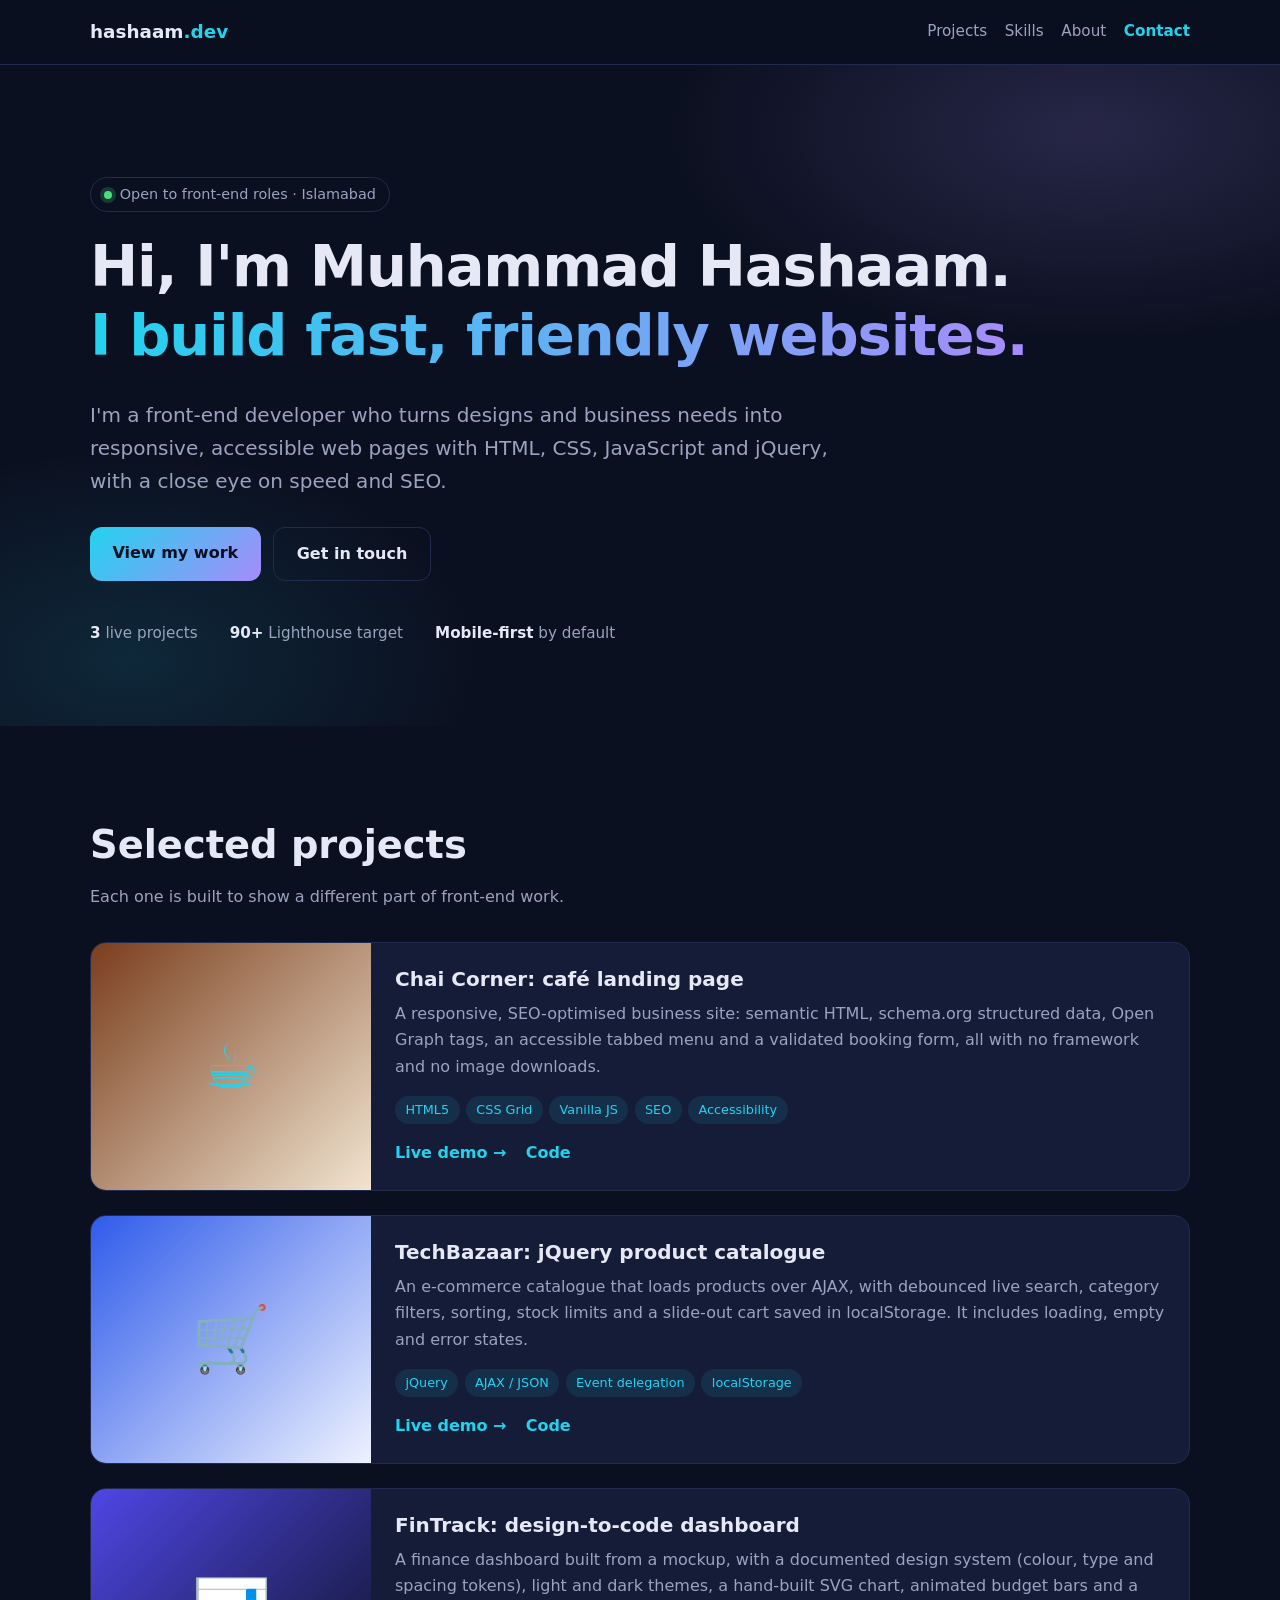
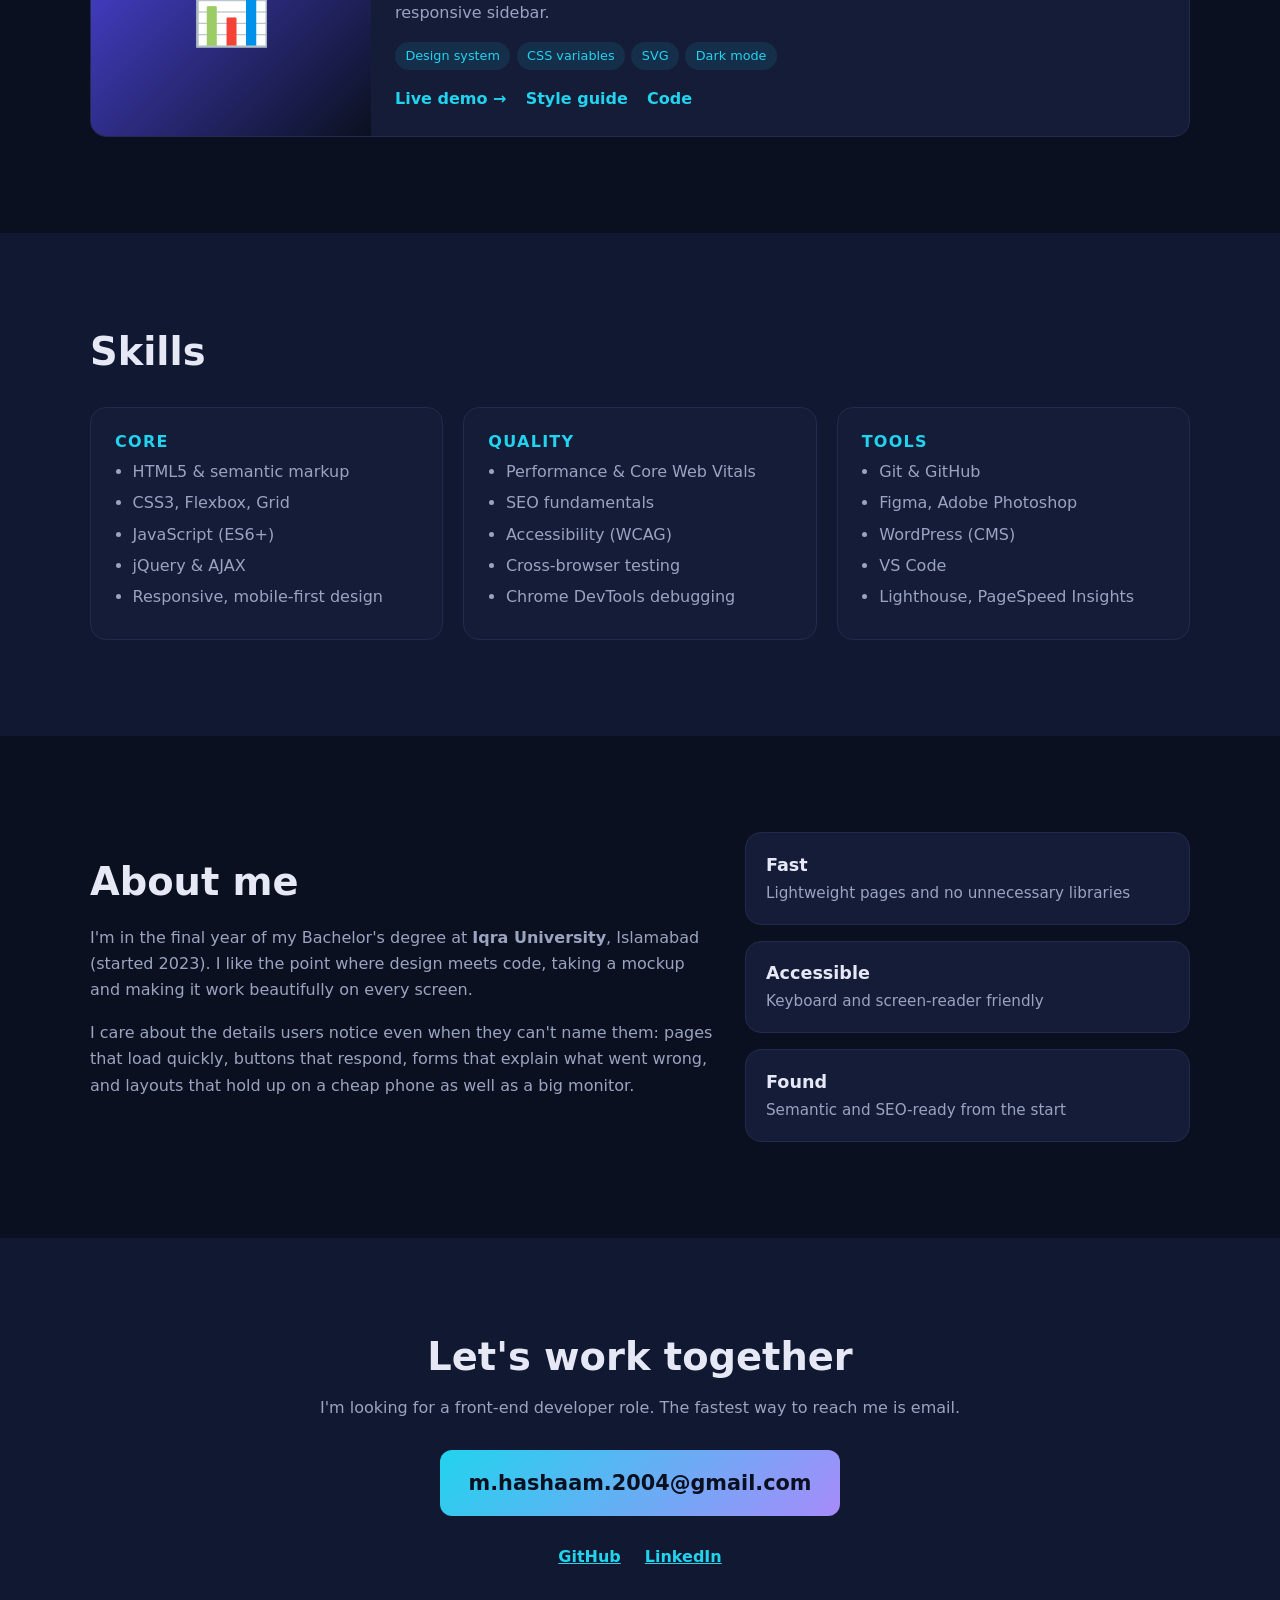
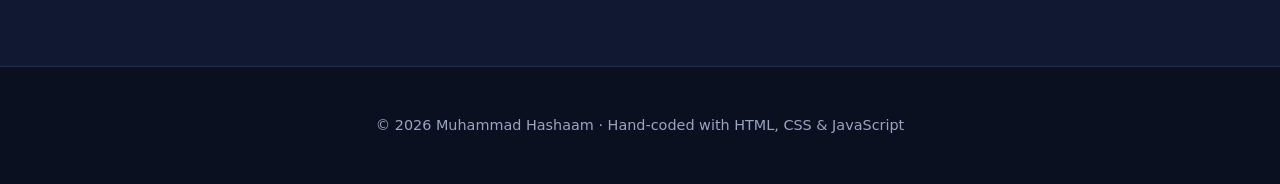
==== index.html @ d21808c3 "portfolio with 3 projects" ====
<!DOCTYPE html>
<html lang="en">
<head>
  <meta charset="UTF-8">
  <meta name="viewport" content="width=device-width, initial-scale=1.0">
  <title>Muhammad Hashaam | Front-end Developer in Islamabad</title>
  <meta name="description" content="Front-end developer in Islamabad building fast, responsive, accessible websites with HTML, CSS, JavaScript and jQuery. See my projects and get in touch.">
  <link rel="canonical" href="https://devhashaam.github.io/">
  <meta name="theme-color" content="#0f172a">

  <meta property="og:type" content="website">
  <meta property="og:title" content="Muhammad Hashaam | Front-end Developer">
  <meta property="og:description" content="Fast, responsive, accessible websites with HTML, CSS, JavaScript and jQuery.">
  <meta property="og:url" content="https://devhashaam.github.io/">
  <meta name="twitter:card" content="summary">

  <link rel="icon" href="data:image/svg+xml,<svg xmlns='http://www.w3.org/2000/svg' viewBox='0 0 100 100'><rect width='100' height='100' rx='22' fill='%230f172a'/><text x='50' y='68' font-size='54' font-family='Arial' font-weight='700' fill='%2322d3ee' text-anchor='middle'>H</text></svg>">
  <link rel="stylesheet" href="style.css">
  <script src="main.js" defer></script>

  <script type="application/ld+json">
  {
    "@context": "https://schema.org",
    "@type": "Person",
    "name": "Muhammad Hashaam",
    "jobTitle": "Front-end Developer",
    "address": { "@type": "PostalAddress", "addressLocality": "Islamabad", "addressCountry": "PK" },
    "alumniOf": "Iqra University",
    "url": "https://devhashaam.github.io/",
    "sameAs": [
      "https://github.com/devhashaam",
      "https://www.linkedin.com/in/muhammad-hashaam-24854a342/"
    ],
    "knowsAbout": ["HTML", "CSS", "JavaScript", "jQuery", "SEO", "Responsive design", "Web accessibility"]
  }
  </script>
</head>
<body>
  <a class="skip-link" href="#main">Skip to content</a>

  <header class="header">
    <div class="container header-inner">
      <a href="#" class="logo">hashaam<span>.dev</span></a>
      <nav aria-label="Main">
        <ul>
          <li><a href="#projects">Projects</a></li>
          <li><a href="#skills">Skills</a></li>
          <li><a href="#about">About</a></li>
          <li><a href="#contact" class="nav-cta">Contact</a></li>
        </ul>
      </nav>
    </div>
  </header>

  <main id="main">
    <section class="hero">
      <div class="container">
        <p class="kicker"><span class="dot" aria-hidden="true"></span> Open to front-end roles · Islamabad</p>
        <h1>Hi, I'm Muhammad Hashaam.<br><span class="grad">I build fast, friendly websites.</span></h1>
        <p class="lead">I'm a front-end developer who turns designs and business needs into responsive, accessible web pages with HTML, CSS, JavaScript and jQuery, with a close eye on speed and SEO.</p>
        <div class="actions">
          <a href="#projects" class="btn">View my work</a>
          <a href="#contact" class="btn btn-outline">Get in touch</a>
        </div>
        <ul class="hero-meta" aria-label="Highlights">
          <li><strong>3</strong> live projects</li>
          <li><strong>90+</strong> Lighthouse target</li>
          <li><strong>Mobile-first</strong> by default</li>
        </ul>
      </div>
    </section>

    <section id="projects" class="section">
      <div class="container">
        <h2 class="section-title">Selected projects</h2>
        <p class="section-sub">Each one is built to show a different part of front-end work.</p>

        <div class="projects">
          <article class="project reveal">
            <a href="projects/chai-corner/" class="project-preview preview-chai" aria-hidden="true" tabindex="-1">
              <span>☕</span>
            </a>
            <div class="project-body">
              <h3><a href="projects/chai-corner/">Chai Corner: café landing page</a></h3>
              <p>A responsive, SEO-optimised business site: semantic HTML, schema.org structured data, Open Graph tags, an accessible tabbed menu and a validated booking form, all with no framework and no image downloads.</p>
              <ul class="tags"><li>HTML5</li><li>CSS Grid</li><li>Vanilla JS</li><li>SEO</li><li>Accessibility</li></ul>
              <div class="links">
                <a href="projects/chai-corner/">Live demo →</a>
                <a href="https://github.com/devhashaam/devhashaam.github.io/tree/main/projects/chai-corner">Code</a>
              </div>
            </div>
          </article>

          <article class="project reveal">
            <a href="projects/techbazaar/" class="project-preview preview-shop" aria-hidden="true" tabindex="-1">
              <span>🛒</span>
            </a>
            <div class="project-body">
              <h3><a href="projects/techbazaar/">TechBazaar: jQuery product catalogue</a></h3>
              <p>An e-commerce catalogue that loads products over AJAX, with debounced live search, category filters, sorting, stock limits and a slide-out cart saved in localStorage. It includes loading, empty and error states.</p>
              <ul class="tags"><li>jQuery</li><li>AJAX / JSON</li><li>Event delegation</li><li>localStorage</li></ul>
              <div class="links">
                <a href="projects/techbazaar/">Live demo →</a>
                <a href="https://github.com/devhashaam/devhashaam.github.io/tree/main/projects/techbazaar">Code</a>
              </div>
            </div>
          </article>

          <article class="project reveal">
            <a href="projects/fintrack/" class="project-preview preview-fin" aria-hidden="true" tabindex="-1">
              <span>📊</span>
            </a>
            <div class="project-body">
              <h3><a href="projects/fintrack/">FinTrack: design-to-code dashboard</a></h3>
              <p>A finance dashboard built from a mockup, with a documented design system (colour, type and spacing tokens), light and dark themes, a hand-built SVG chart, animated budget bars and a responsive sidebar.</p>
              <ul class="tags"><li>Design system</li><li>CSS variables</li><li>SVG</li><li>Dark mode</li></ul>
              <div class="links">
                <a href="projects/fintrack/">Live demo →</a>
                <a href="projects/fintrack/styleguide.html">Style guide</a>
                <a href="https://github.com/devhashaam/devhashaam.github.io/tree/main/projects/fintrack">Code</a>
              </div>
            </div>
          </article>
        </div>
      </div>
    </section>

    <section id="skills" class="section section-alt">
      <div class="container">
        <h2 class="section-title">Skills</h2>
        <div class="skills">
          <div class="skill-group reveal">
            <h3>Core</h3>
            <ul><li>HTML5 &amp; semantic markup</li><li>CSS3, Flexbox, Grid</li><li>JavaScript (ES6+)</li><li>jQuery &amp; AJAX</li><li>Responsive, mobile-first design</li></ul>
          </div>
          <div class="skill-group reveal">
            <h3>Quality</h3>
            <ul><li>Performance &amp; Core Web Vitals</li><li>SEO fundamentals</li><li>Accessibility (WCAG)</li><li>Cross-browser testing</li><li>Chrome DevTools debugging</li></ul>
          </div>
          <div class="skill-group reveal">
            <h3>Tools</h3>
            <ul><li>Git &amp; GitHub</li><li>Figma, Adobe Photoshop</li><li>WordPress (CMS)</li><li>VS Code</li><li>Lighthouse, PageSpeed Insights</li></ul>
          </div>
        </div>
      </div>
    </section>

    <section id="about" class="section">
      <div class="container about">
        <div class="reveal">
          <h2 class="section-title">About me</h2>
          <p>I'm in the final year of my Bachelor's degree at <strong>Iqra University</strong>, Islamabad (started 2023). I like the point where design meets code, taking a mockup and making it work beautifully on every screen.</p>
          <p>I care about the details users notice even when they can't name them: pages that load quickly, buttons that respond, forms that explain what went wrong, and layouts that hold up on a cheap phone as well as a big monitor.</p>
        </div>
        <ul class="principles reveal">
          <li><strong>Fast</strong><span>Lightweight pages and no unnecessary libraries</span></li>
          <li><strong>Accessible</strong><span>Keyboard and screen-reader friendly</span></li>
          <li><strong>Found</strong><span>Semantic and SEO-ready from the start</span></li>
        </ul>
      </div>
    </section>

    <section id="contact" class="section section-alt">
      <div class="container contact reveal">
        <h2 class="section-title">Let's work together</h2>
        <p class="section-sub">I'm looking for a front-end developer role. The fastest way to reach me is email.</p>
        <a class="btn btn-big" href="mailto:m.hashaam.2004@gmail.com">m.hashaam.2004@gmail.com</a>
        <ul class="socials">
          <li><a href="https://github.com/devhashaam" rel="me">GitHub</a></li>
          <li><a href="https://www.linkedin.com/in/muhammad-hashaam-24854a342/" rel="me">LinkedIn</a></li>
        </ul>
      </div>
    </section>
  </main>

  <footer class="footer">
    <div class="container">
      <p>© <span id="year"></span> Muhammad Hashaam · Hand-coded with HTML, CSS &amp; JavaScript</p>
    </div>
  </footer>
</body>
</html>
---- style.css ----
:root {
  --bg: #0b1020;
  --bg-2: #111832;
  --card: #141c38;
  --text: #e6e9f5;
  --muted: #9aa3c0;
  --line: #222b4d;
  --accent: #22d3ee;
  --accent-2: #a78bfa;
  --radius: 16px;
  --font: system-ui, -apple-system, "Segoe UI", Roboto, sans-serif;
}

*, *::before, *::after { box-sizing: border-box; }

html { scroll-behavior: smooth; scroll-padding-top: 72px; }

body { margin: 0; font-family: var(--font); background: var(--bg); color: var(--text); line-height: 1.65; }

a { color: var(--accent); }
h1, h2, h3 { line-height: 1.2; margin: 0 0 0.5em; }

.container { width: min(1100px, 100% - 2rem); margin-inline: auto; }

.skip-link { position: absolute; left: -999px; top: 0; background: var(--accent); color: var(--bg); padding: 0.5rem 1rem; z-index: 100; }
.skip-link:focus { left: 1rem; }
:focus-visible { outline: 2px solid var(--accent); outline-offset: 3px; }

/* Header */
.header { position: sticky; top: 0; z-index: 50; background: rgb(11 16 32 / 0.8); backdrop-filter: blur(10px); border-bottom: 1px solid var(--line); }
.header-inner { display: flex; align-items: center; justify-content: space-between; height: 64px; gap: 1rem; }
.logo { font-weight: 800; font-size: 1.15rem; color: var(--text); text-decoration: none; }
.logo span { color: var(--accent); }
.header nav ul { list-style: none; display: flex; gap: 1.1rem; margin: 0; padding: 0; font-size: 0.95rem; }
.header nav a { color: var(--muted); text-decoration: none; }
.header nav a:hover { color: var(--text); }
.header nav a.nav-cta { color: var(--accent); font-weight: 600; }
@media (max-width: 520px) {
  .header nav li:nth-child(-n+3) { display: none; }
}

/* Buttons */
.btn {
  display: inline-block; padding: 0.8rem 1.4rem; border-radius: 12px;
  background: linear-gradient(135deg, var(--accent), var(--accent-2));
  color: #0b1020; font-weight: 700; text-decoration: none;
  transition: transform 0.15s, box-shadow 0.15s;
}
.btn:hover { transform: translateY(-2px); box-shadow: 0 10px 30px rgb(34 211 238 / 0.25); }
.btn-outline { background: transparent; color: var(--text); border: 1px solid var(--line); }
.btn-outline:hover { border-color: var(--accent); box-shadow: none; }
.btn-big { font-size: clamp(1rem, 3vw, 1.3rem); padding: 1rem 1.8rem; word-break: break-all; }

/* Hero */
.hero {
  padding: clamp(4rem, 10vw, 7rem) 0 clamp(3rem, 8vw, 5rem);
  background:
    radial-gradient(600px 300px at 85% 10%, rgb(167 139 250 / 0.18), transparent 70%),
    radial-gradient(500px 300px at 10% 90%, rgb(34 211 238 / 0.12), transparent 70%);
}
.kicker { display: inline-flex; align-items: center; gap: 0.5rem; font-size: 0.9rem; color: var(--muted); border: 1px solid var(--line); padding: 0.3rem 0.8rem; border-radius: 99px; margin: 0 0 1.25rem; }
.dot { width: 8px; height: 8px; border-radius: 50%; background: #4ade80; box-shadow: 0 0 0 4px rgb(74 222 128 / 0.2); }
.hero h1 { font-size: clamp(2rem, 5vw + 0.5rem, 3.6rem); letter-spacing: -0.02em; }
.grad { background: linear-gradient(90deg, var(--accent), var(--accent-2)); -webkit-background-clip: text; background-clip: text; color: transparent; }
.lead { font-size: clamp(1.05rem, 1vw + 0.8rem, 1.25rem); color: var(--muted); max-width: 60ch; }
.actions { display: flex; flex-wrap: wrap; gap: 0.8rem; margin: 1.8rem 0 2.5rem; }
.hero-meta { list-style: none; padding: 0; margin: 0; display: flex; flex-wrap: wrap; gap: 0.75rem 2rem; color: var(--muted); font-size: 0.95rem; }
.hero-meta strong { color: var(--text); }

/* Sections */
.section { padding: clamp(3.5rem, 8vw, 6rem) 0; }
.section-alt { background: var(--bg-2); }
.section-title { font-size: clamp(1.7rem, 2vw + 1rem, 2.4rem); }
.section-sub { color: var(--muted); margin-top: -0.25rem; }

/* Projects */
.projects { display: grid; gap: 1.5rem; margin-top: 2rem; }
.project {
  display: grid; background: var(--card); border: 1px solid var(--line); border-radius: var(--radius); overflow: hidden;
  transition: border-color 0.2s, transform 0.2s;
}
.project:hover { border-color: rgb(34 211 238 / 0.5); transform: translateY(-3px); }
.project-preview { display: grid; place-items: center; min-height: 180px; font-size: 4rem; text-decoration: none; }
.preview-chai { background: linear-gradient(135deg, #7a3e1d, #f1e4d0); }
.preview-shop { background: linear-gradient(135deg, #2f5bea, #eef2ff); }
.preview-fin { background: linear-gradient(135deg, #4f46e5, #0b1120); }
.project-body { padding: 1.5rem; }
.project h3 { font-size: 1.25rem; }
.project h3 a { color: var(--text); text-decoration: none; }
.project h3 a:hover { color: var(--accent); }
.project p { color: var(--muted); margin: 0 0 1rem; }
.tags { list-style: none; padding: 0; margin: 0 0 1rem; display: flex; flex-wrap: wrap; gap: 0.4rem; }
.tags li { font-size: 0.8rem; padding: 0.2rem 0.65rem; border-radius: 99px; background: rgb(34 211 238 / 0.1); color: var(--accent); }
.links { display: flex; flex-wrap: wrap; gap: 1.2rem; font-weight: 600; }
.links a { text-decoration: none; }
.links a:hover { text-decoration: underline; }

/* Skills */
.skills { display: grid; gap: 1.25rem; grid-template-columns: repeat(auto-fit, minmax(240px, 1fr)); margin-top: 2rem; }
.skill-group { background: var(--card); border: 1px solid var(--line); border-radius: var(--radius); padding: 1.5rem; }
.skill-group h3 { color: var(--accent); font-size: 1rem; text-transform: uppercase; letter-spacing: 0.08em; }
.skill-group ul { margin: 0; padding-left: 1.1rem; color: var(--muted); }
.skill-group li { margin: 0.3rem 0; }

/* About */
.about { display: grid; gap: 2rem; }
.about p { color: var(--muted); }
.principles { list-style: none; padding: 0; margin: 0; display: grid; gap: 1rem; }
.principles li { background: var(--card); border: 1px solid var(--line); border-radius: var(--radius); padding: 1.1rem 1.25rem; }
.principles strong { display: block; color: var(--text); font-size: 1.1rem; }
.principles span { color: var(--muted); font-size: 0.95rem; }

/* Contact */
.contact { text-align: center; }
.contact .section-sub { margin-bottom: 1.75rem; }
.socials { list-style: none; padding: 0; margin: 1.75rem 0 0; display: flex; justify-content: center; gap: 1.5rem; font-weight: 600; }

.footer { padding: 2rem 0; text-align: center; color: var(--muted); font-size: 0.9rem; border-top: 1px solid var(--line); }

/* Scroll reveal: only hide when JS is running, so content never disappears without it */
.js .reveal { opacity: 0; transform: translateY(16px); transition: opacity 0.6s ease, transform 0.6s ease; }
.js .reveal.visible { opacity: 1; transform: none; }

@media (min-width: 800px) {
  .project { grid-template-columns: 280px 1fr; }
  .project-preview { min-height: 100%; }
  .about { grid-template-columns: 1.4fr 1fr; align-items: center; }
}

@media (prefers-reduced-motion: reduce) {
  html { scroll-behavior: auto; }
  *, *::before, *::after { transition: none !important; animation: none !important; }
  .js .reveal { opacity: 1; transform: none; }
}
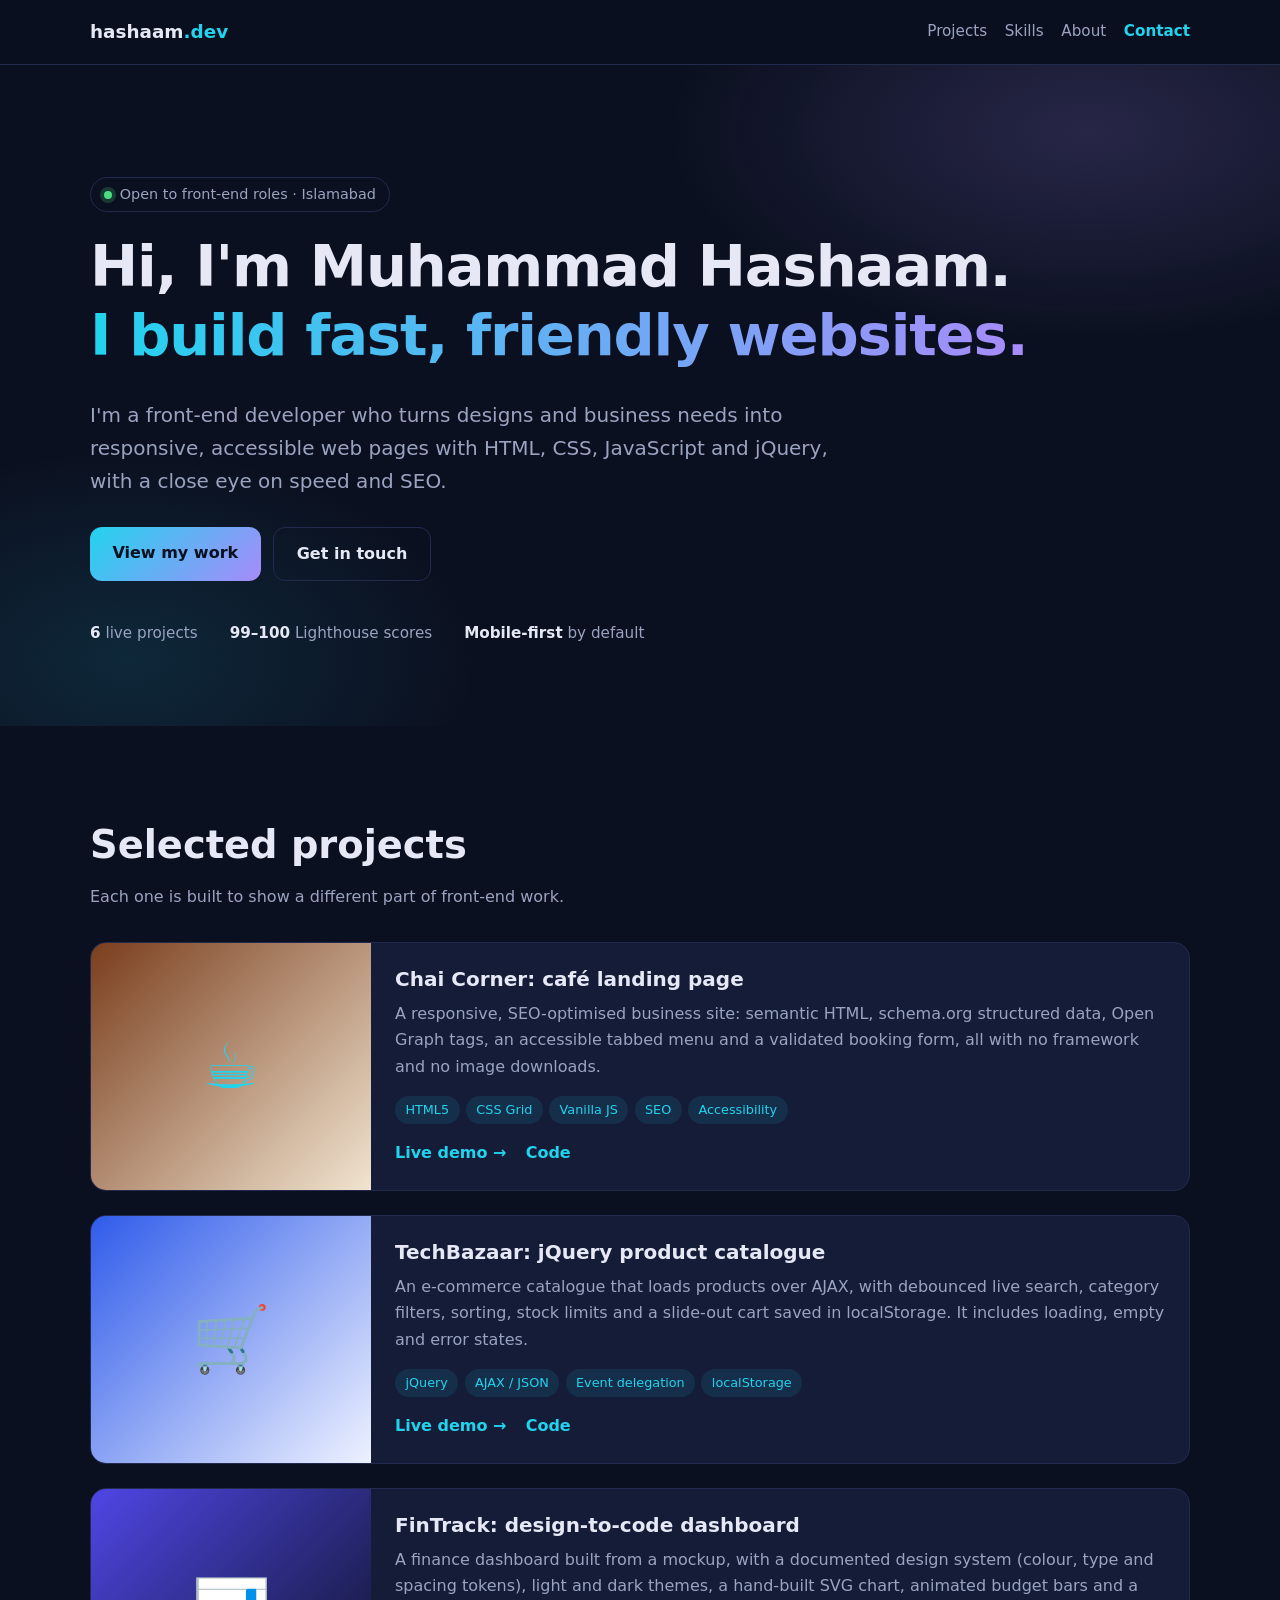
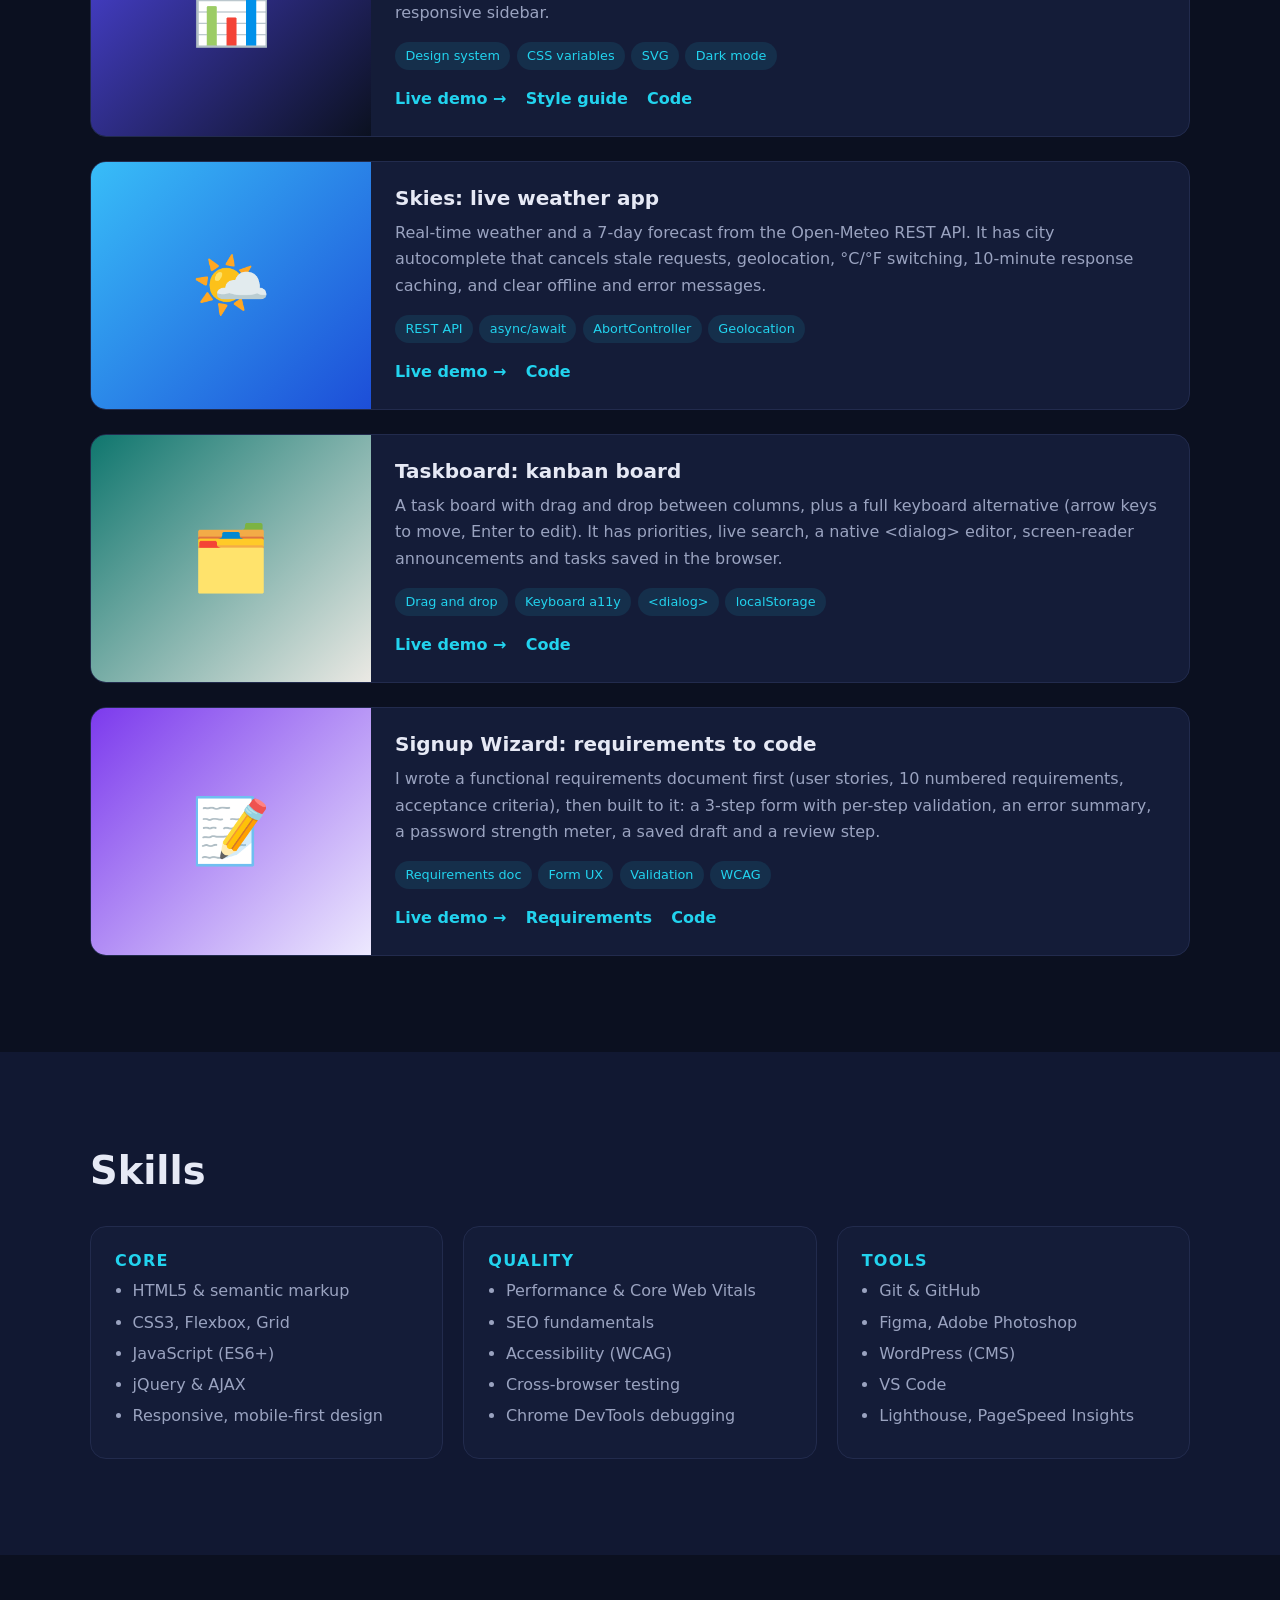
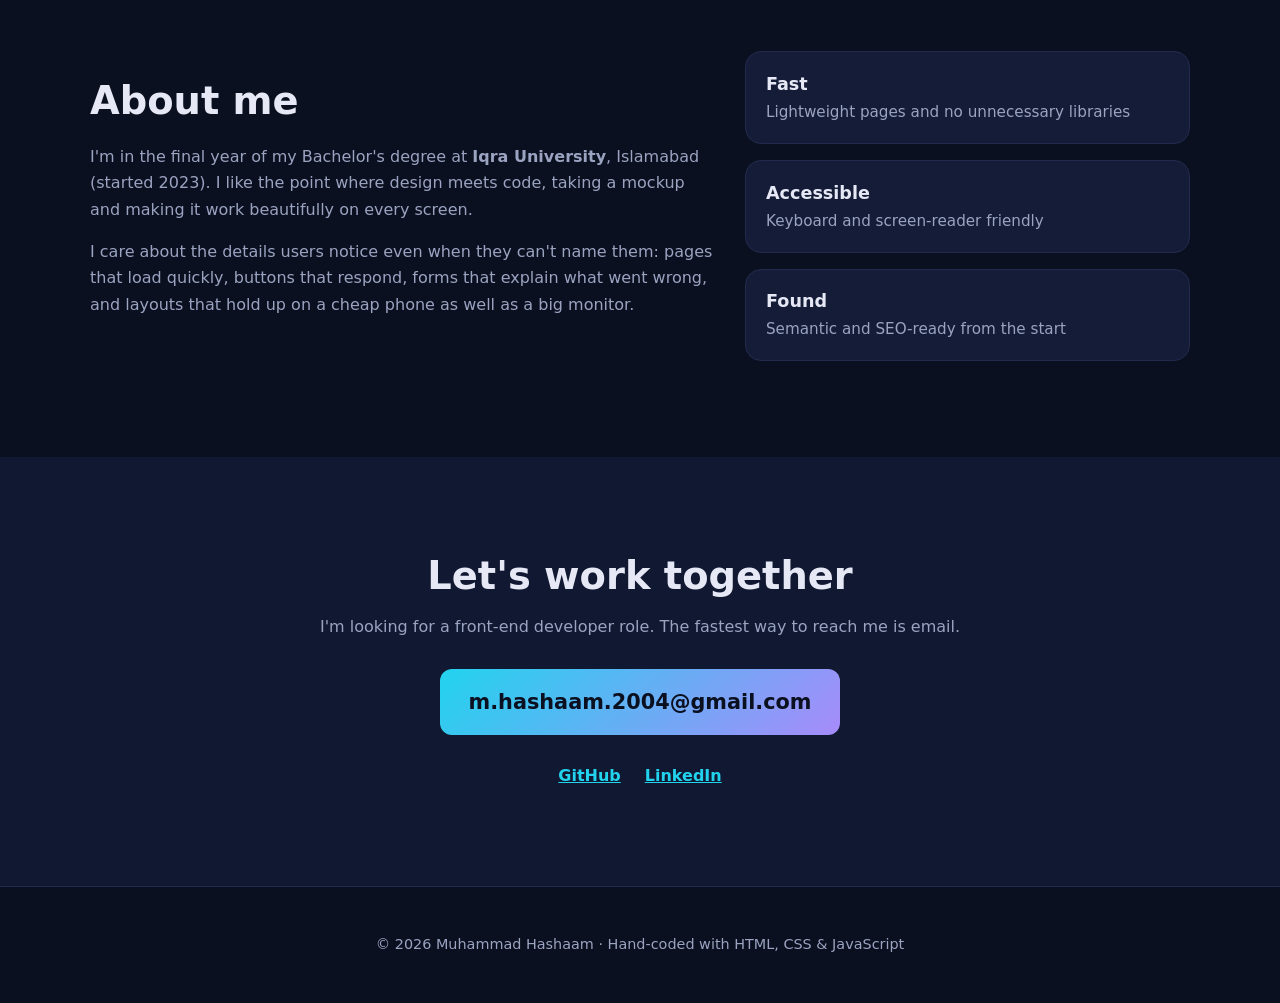
==== commit 8df4a10b: "List new projects on homepage and sitemap" ====
--- a/index.html
+++ b/index.html
@@ -63,8 +63,8 @@
           <a href="#contact" class="btn btn-outline">Get in touch</a>
         </div>
         <ul class="hero-meta" aria-label="Highlights">
-          <li><strong>3</strong> live projects</li>
-          <li><strong>90+</strong> Lighthouse target</li>
+          <li><strong>6</strong> live projects</li>
+          <li><strong>99–100</strong> Lighthouse scores</li>
           <li><strong>Mobile-first</strong> by default</li>
         </ul>
       </div>
@@ -118,6 +118,52 @@
                 <a href="projects/fintrack/">Live demo →</a>
                 <a href="projects/fintrack/styleguide.html">Style guide</a>
                 <a href="https://github.com/devhashaam/devhashaam.github.io/tree/main/projects/fintrack">Code</a>
+              </div>
+            </div>
+          </article>
+
+          <article class="project reveal">
+            <a href="projects/skies/" class="project-preview preview-sky" aria-hidden="true" tabindex="-1">
+              <span>🌤️</span>
+            </a>
+            <div class="project-body">
+              <h3><a href="projects/skies/">Skies: live weather app</a></h3>
+              <p>Real-time weather and a 7-day forecast from the Open-Meteo REST API. It has city autocomplete that cancels stale requests, geolocation, °C/°F switching, 10-minute response caching, and clear offline and error messages.</p>
+              <ul class="tags"><li>REST API</li><li>async/await</li><li>AbortController</li><li>Geolocation</li></ul>
+              <div class="links">
+                <a href="projects/skies/">Live demo →</a>
+                <a href="https://github.com/devhashaam/devhashaam.github.io/tree/main/projects/skies">Code</a>
+              </div>
+            </div>
+          </article>
+
+          <article class="project reveal">
+            <a href="projects/taskboard/" class="project-preview preview-board" aria-hidden="true" tabindex="-1">
+              <span>🗂️</span>
+            </a>
+            <div class="project-body">
+              <h3><a href="projects/taskboard/">Taskboard: kanban board</a></h3>
+              <p>A task board with drag and drop between columns, plus a full keyboard alternative (arrow keys to move, Enter to edit). It has priorities, live search, a native &lt;dialog&gt; editor, screen-reader announcements and tasks saved in the browser.</p>
+              <ul class="tags"><li>Drag and drop</li><li>Keyboard a11y</li><li>&lt;dialog&gt;</li><li>localStorage</li></ul>
+              <div class="links">
+                <a href="projects/taskboard/">Live demo →</a>
+                <a href="https://github.com/devhashaam/devhashaam.github.io/tree/main/projects/taskboard">Code</a>
+              </div>
+            </div>
+          </article>
+
+          <article class="project reveal">
+            <a href="projects/signup/" class="project-preview preview-form" aria-hidden="true" tabindex="-1">
+              <span>📝</span>
+            </a>
+            <div class="project-body">
+              <h3><a href="projects/signup/">Signup Wizard: requirements to code</a></h3>
+              <p>I wrote a functional requirements document first (user stories, 10 numbered requirements, acceptance criteria), then built to it: a 3-step form with per-step validation, an error summary, a password strength meter, a saved draft and a review step.</p>
+              <ul class="tags"><li>Requirements doc</li><li>Form UX</li><li>Validation</li><li>WCAG</li></ul>
+              <div class="links">
+                <a href="projects/signup/">Live demo →</a>
+                <a href="projects/signup/requirements.html">Requirements</a>
+                <a href="https://github.com/devhashaam/devhashaam.github.io/tree/main/projects/signup">Code</a>
               </div>
             </div>
           </article>
--- a/style.css
+++ b/style.css
@@ -84,6 +84,9 @@
 .preview-chai { background: linear-gradient(135deg, #7a3e1d, #f1e4d0); }
 .preview-shop { background: linear-gradient(135deg, #2f5bea, #eef2ff); }
 .preview-fin { background: linear-gradient(135deg, #4f46e5, #0b1120); }
+.preview-sky { background: linear-gradient(135deg, #38bdf8, #1d4ed8); }
+.preview-board { background: linear-gradient(135deg, #0f766e, #ebe9e4); }
+.preview-form { background: linear-gradient(135deg, #7c3aed, #ede9fe); }
 .project-body { padding: 1.5rem; }
 .project h3 { font-size: 1.25rem; }
 .project h3 a { color: var(--text); text-decoration: none; }
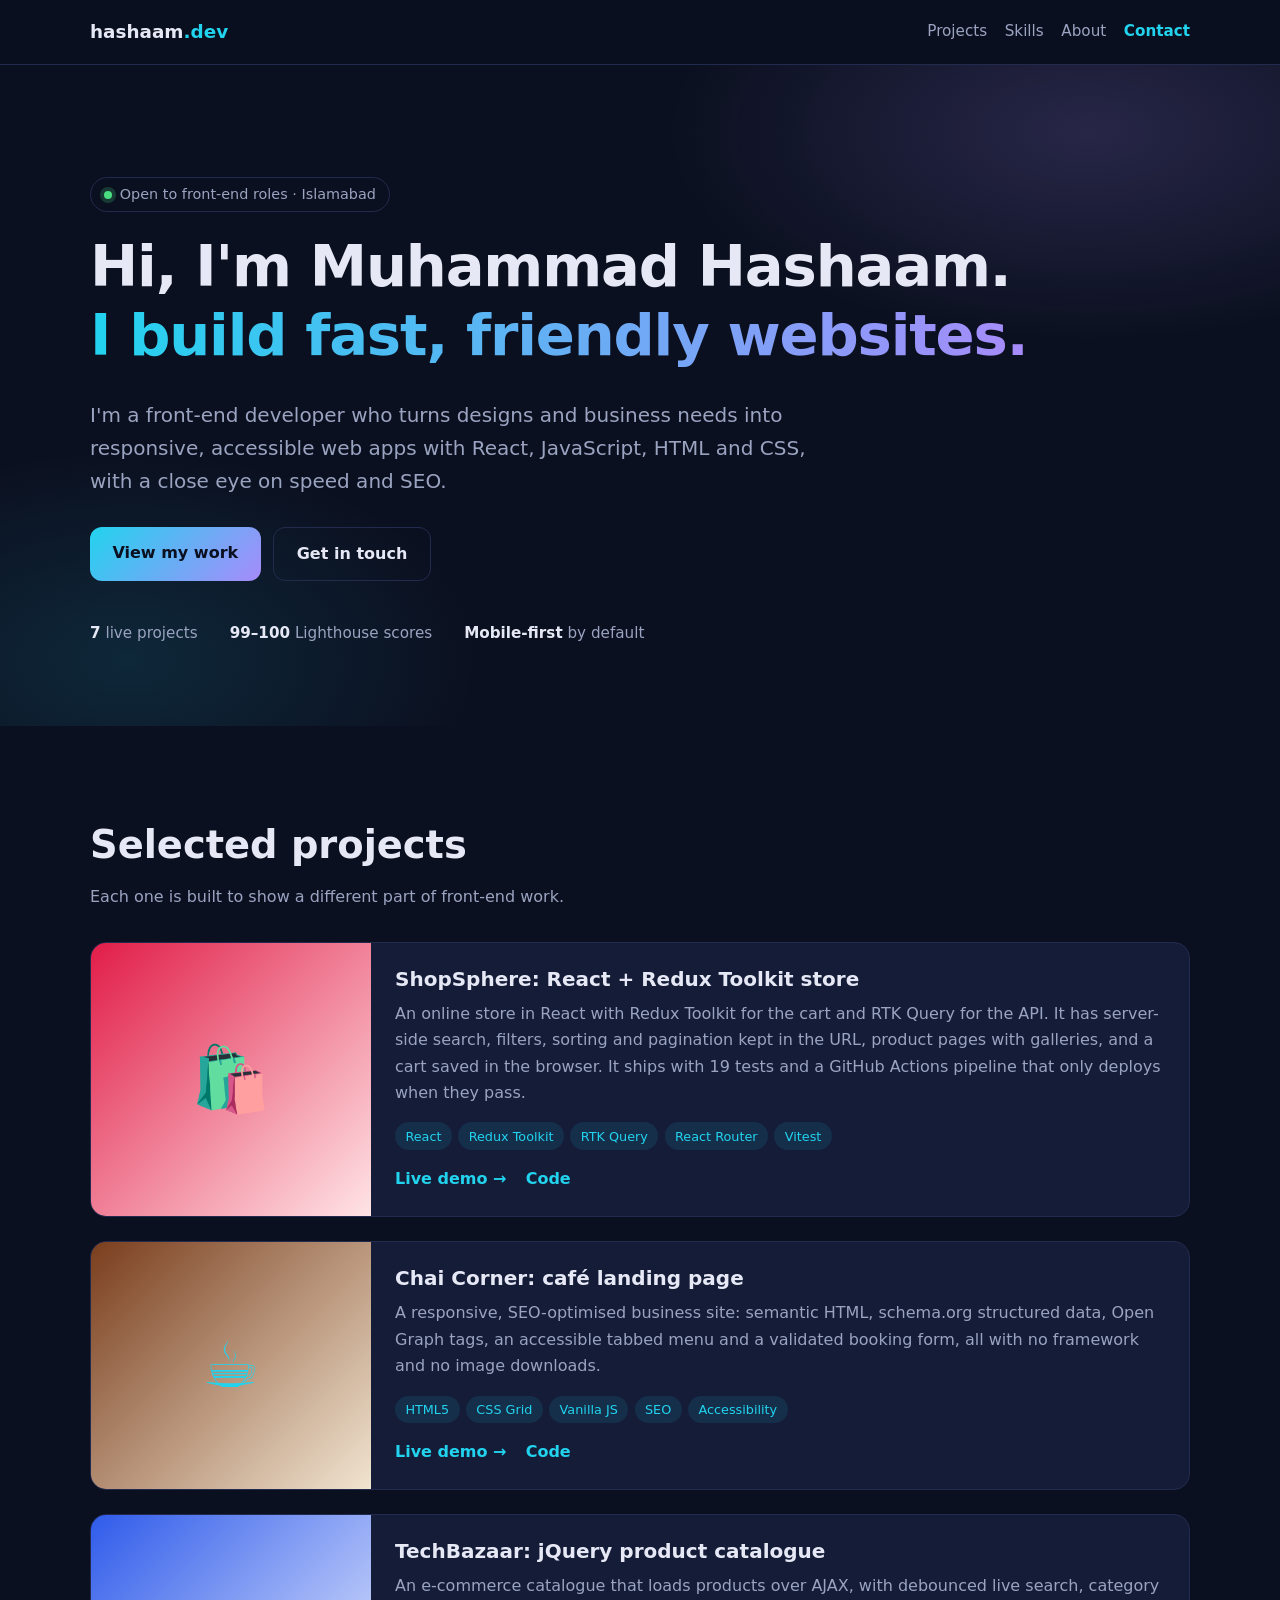
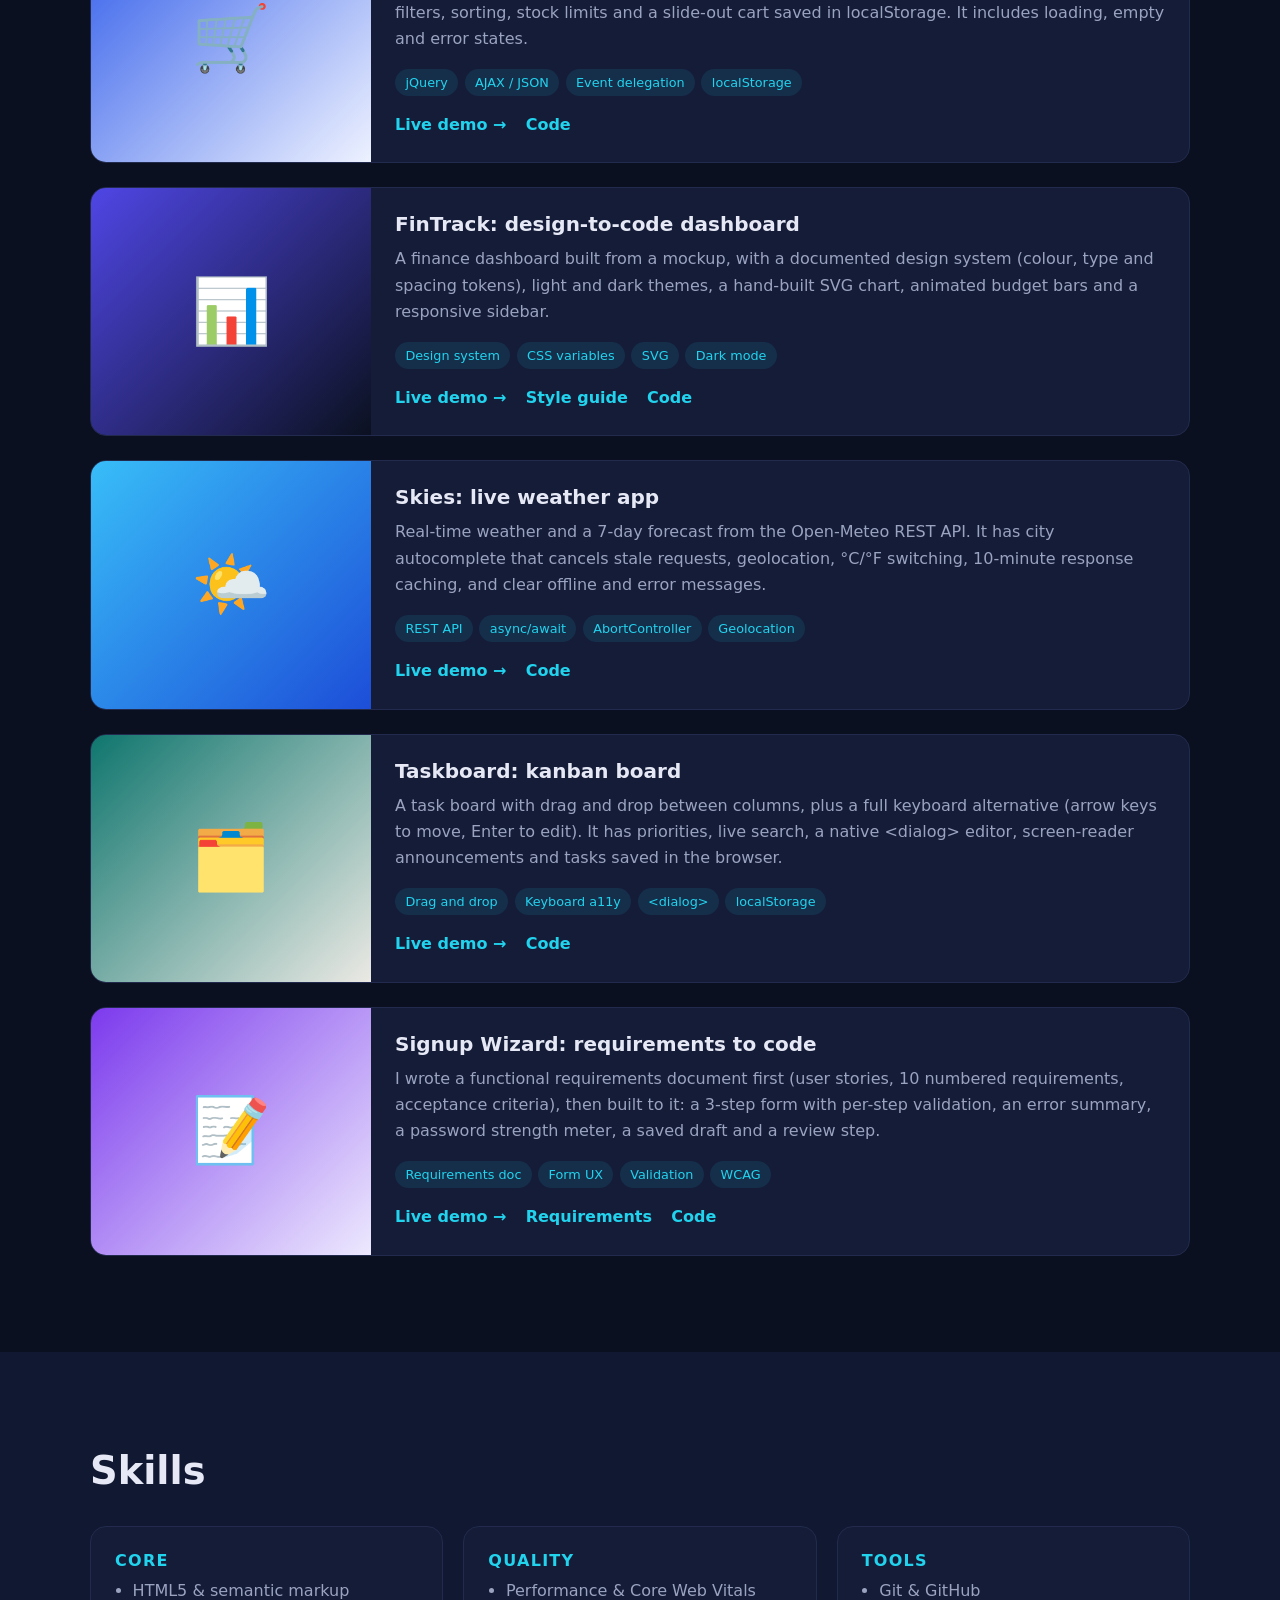
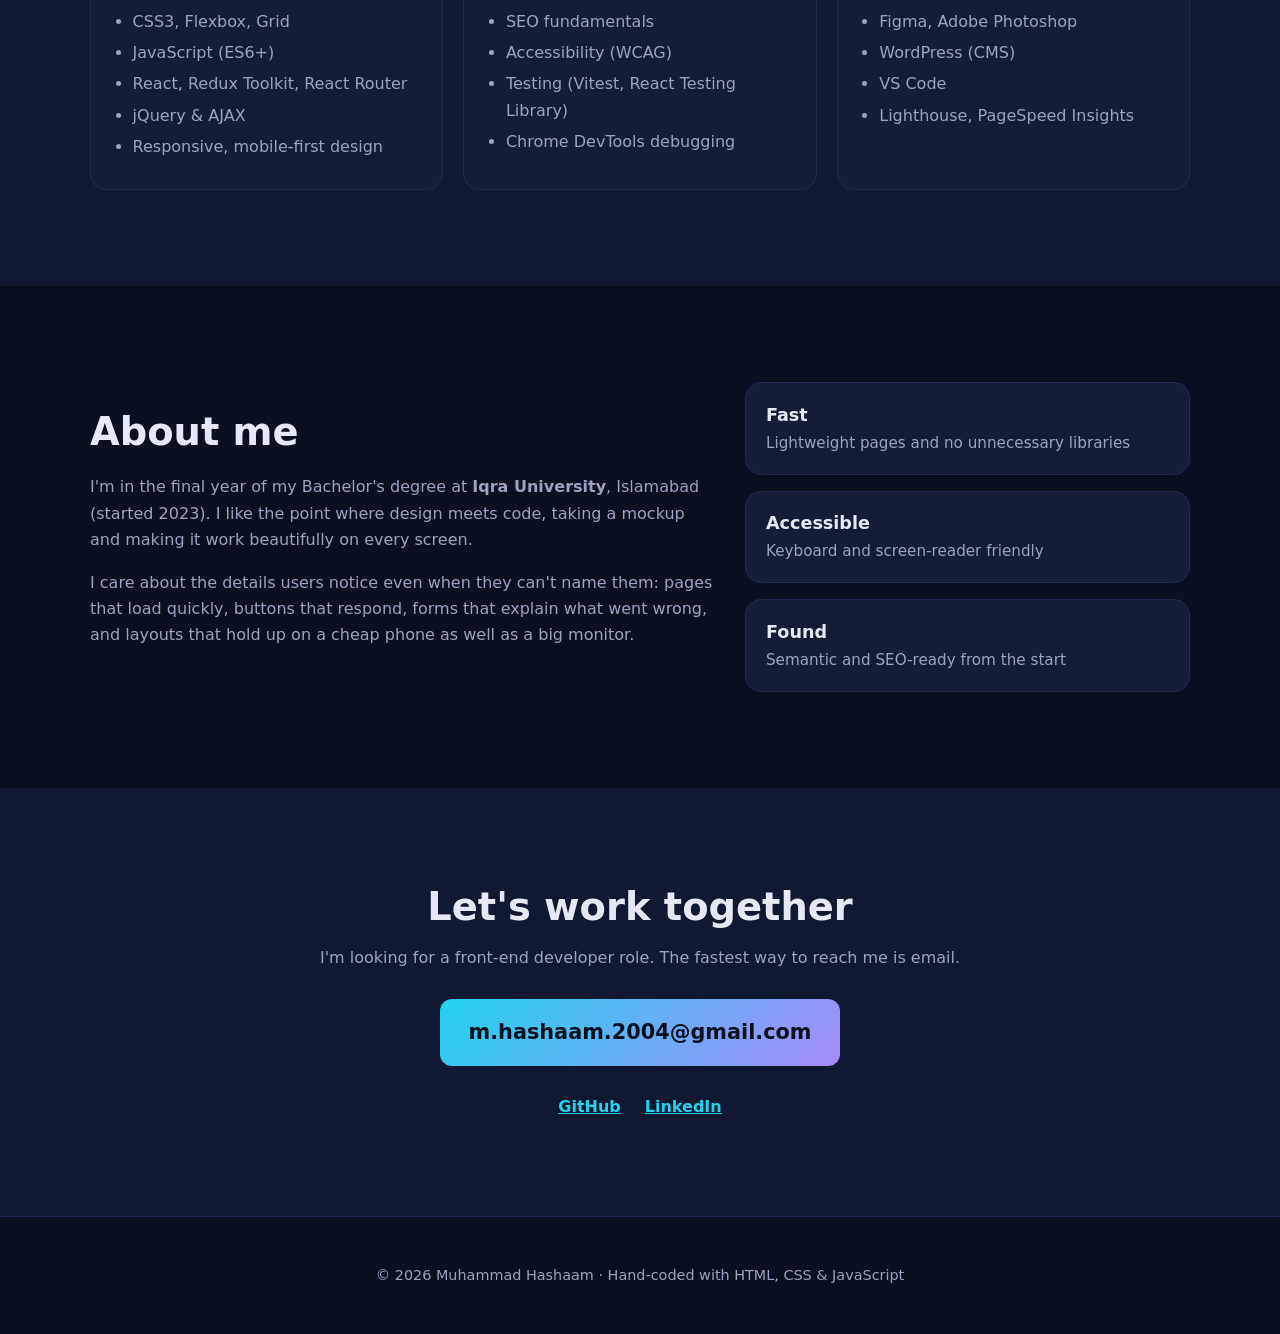
==== commit e9461d05: "Add ShopSphere React project" ====
--- a/index.html
+++ b/index.html
@@ -12,7 +12,11 @@
   <meta property="og:title" content="Muhammad Hashaam | Front-end Developer">
   <meta property="og:description" content="Fast, responsive, accessible websites with HTML, CSS, JavaScript and jQuery.">
   <meta property="og:url" content="https://devhashaam.github.io/">
-  <meta name="twitter:card" content="summary">
+  <meta property="og:image" content="https://devhashaam.github.io/og-image.png">
+  <meta property="og:image:width" content="1200">
+  <meta property="og:image:height" content="627">
+  <meta property="og:image:alt" content="Muhammad Hashaam, Front-end Developer: HTML, CSS, JavaScript, jQuery, React">
+  <meta name="twitter:card" content="summary_large_image">
 
   <link rel="icon" href="data:image/svg+xml,<svg xmlns='http://www.w3.org/2000/svg' viewBox='0 0 100 100'><rect width='100' height='100' rx='22' fill='%230f172a'/><text x='50' y='68' font-size='54' font-family='Arial' font-weight='700' fill='%2322d3ee' text-anchor='middle'>H</text></svg>">
   <link rel="stylesheet" href="style.css">
@@ -31,7 +35,7 @@
       "https://github.com/devhashaam",
       "https://www.linkedin.com/in/muhammad-hashaam-24854a342/"
     ],
-    "knowsAbout": ["HTML", "CSS", "JavaScript", "jQuery", "SEO", "Responsive design", "Web accessibility"]
+    "knowsAbout": ["HTML", "CSS", "JavaScript", "React", "Redux", "jQuery", "SEO", "Responsive design", "Web accessibility"]
   }
   </script>
 </head>
@@ -57,13 +61,13 @@
       <div class="container">
         <p class="kicker"><span class="dot" aria-hidden="true"></span> Open to front-end roles · Islamabad</p>
         <h1>Hi, I'm Muhammad Hashaam.<br><span class="grad">I build fast, friendly websites.</span></h1>
-        <p class="lead">I'm a front-end developer who turns designs and business needs into responsive, accessible web pages with HTML, CSS, JavaScript and jQuery, with a close eye on speed and SEO.</p>
+        <p class="lead">I'm a front-end developer who turns designs and business needs into responsive, accessible web apps with React, JavaScript, HTML and CSS, with a close eye on speed and SEO.</p>
         <div class="actions">
           <a href="#projects" class="btn">View my work</a>
           <a href="#contact" class="btn btn-outline">Get in touch</a>
         </div>
         <ul class="hero-meta" aria-label="Highlights">
-          <li><strong>6</strong> live projects</li>
+          <li><strong>7</strong> live projects</li>
           <li><strong>99–100</strong> Lighthouse scores</li>
           <li><strong>Mobile-first</strong> by default</li>
         </ul>
@@ -76,6 +80,21 @@
         <p class="section-sub">Each one is built to show a different part of front-end work.</p>
 
         <div class="projects">
+          <article class="project reveal">
+            <a href="/shopsphere/" class="project-preview preview-shopsphere" aria-hidden="true" tabindex="-1">
+              <span>🛍️</span>
+            </a>
+            <div class="project-body">
+              <h3><a href="/shopsphere/">ShopSphere: React + Redux Toolkit store</a></h3>
+              <p>An online store in React with Redux Toolkit for the cart and RTK Query for the API. It has server-side search, filters, sorting and pagination kept in the URL, product pages with galleries, and a cart saved in the browser. It ships with 19 tests and a GitHub Actions pipeline that only deploys when they pass.</p>
+              <ul class="tags"><li>React</li><li>Redux Toolkit</li><li>RTK Query</li><li>React Router</li><li>Vitest</li></ul>
+              <div class="links">
+                <a href="/shopsphere/">Live demo →</a>
+                <a href="https://github.com/devhashaam/shopsphere">Code</a>
+              </div>
+            </div>
+          </article>
+
           <article class="project reveal">
             <a href="projects/chai-corner/" class="project-preview preview-chai" aria-hidden="true" tabindex="-1">
               <span>☕</span>
@@ -177,11 +196,11 @@
         <div class="skills">
           <div class="skill-group reveal">
             <h3>Core</h3>
-            <ul><li>HTML5 &amp; semantic markup</li><li>CSS3, Flexbox, Grid</li><li>JavaScript (ES6+)</li><li>jQuery &amp; AJAX</li><li>Responsive, mobile-first design</li></ul>
+            <ul><li>HTML5 &amp; semantic markup</li><li>CSS3, Flexbox, Grid</li><li>JavaScript (ES6+)</li><li>React, Redux Toolkit, React Router</li><li>jQuery &amp; AJAX</li><li>Responsive, mobile-first design</li></ul>
           </div>
           <div class="skill-group reveal">
             <h3>Quality</h3>
-            <ul><li>Performance &amp; Core Web Vitals</li><li>SEO fundamentals</li><li>Accessibility (WCAG)</li><li>Cross-browser testing</li><li>Chrome DevTools debugging</li></ul>
+            <ul><li>Performance &amp; Core Web Vitals</li><li>SEO fundamentals</li><li>Accessibility (WCAG)</li><li>Testing (Vitest, React Testing Library)</li><li>Chrome DevTools debugging</li></ul>
           </div>
           <div class="skill-group reveal">
             <h3>Tools</h3>
--- a/style.css
+++ b/style.css
@@ -84,6 +84,7 @@
 .preview-chai { background: linear-gradient(135deg, #7a3e1d, #f1e4d0); }
 .preview-shop { background: linear-gradient(135deg, #2f5bea, #eef2ff); }
 .preview-fin { background: linear-gradient(135deg, #4f46e5, #0b1120); }
+.preview-shopsphere { background: linear-gradient(135deg, #e11d48, #ffe4e6); }
 .preview-sky { background: linear-gradient(135deg, #38bdf8, #1d4ed8); }
 .preview-board { background: linear-gradient(135deg, #0f766e, #ebe9e4); }
 .preview-form { background: linear-gradient(135deg, #7c3aed, #ede9fe); }
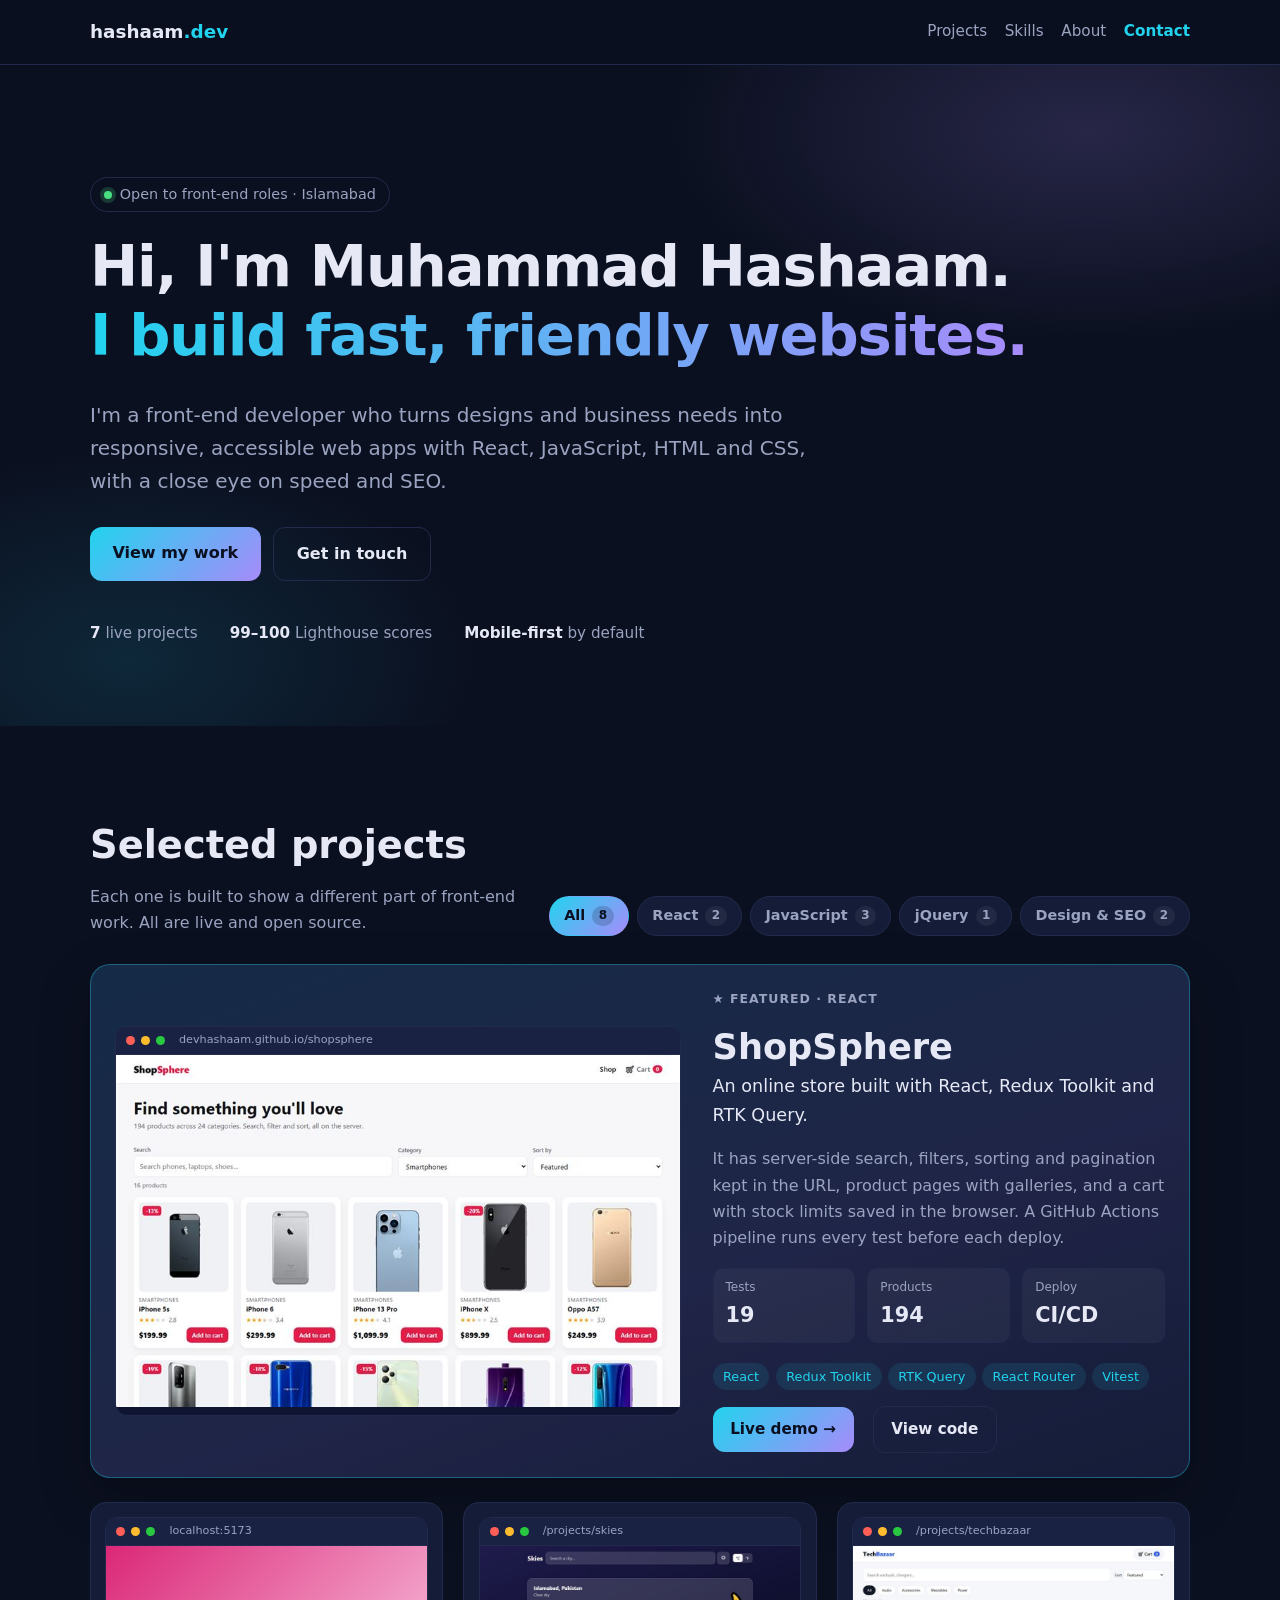
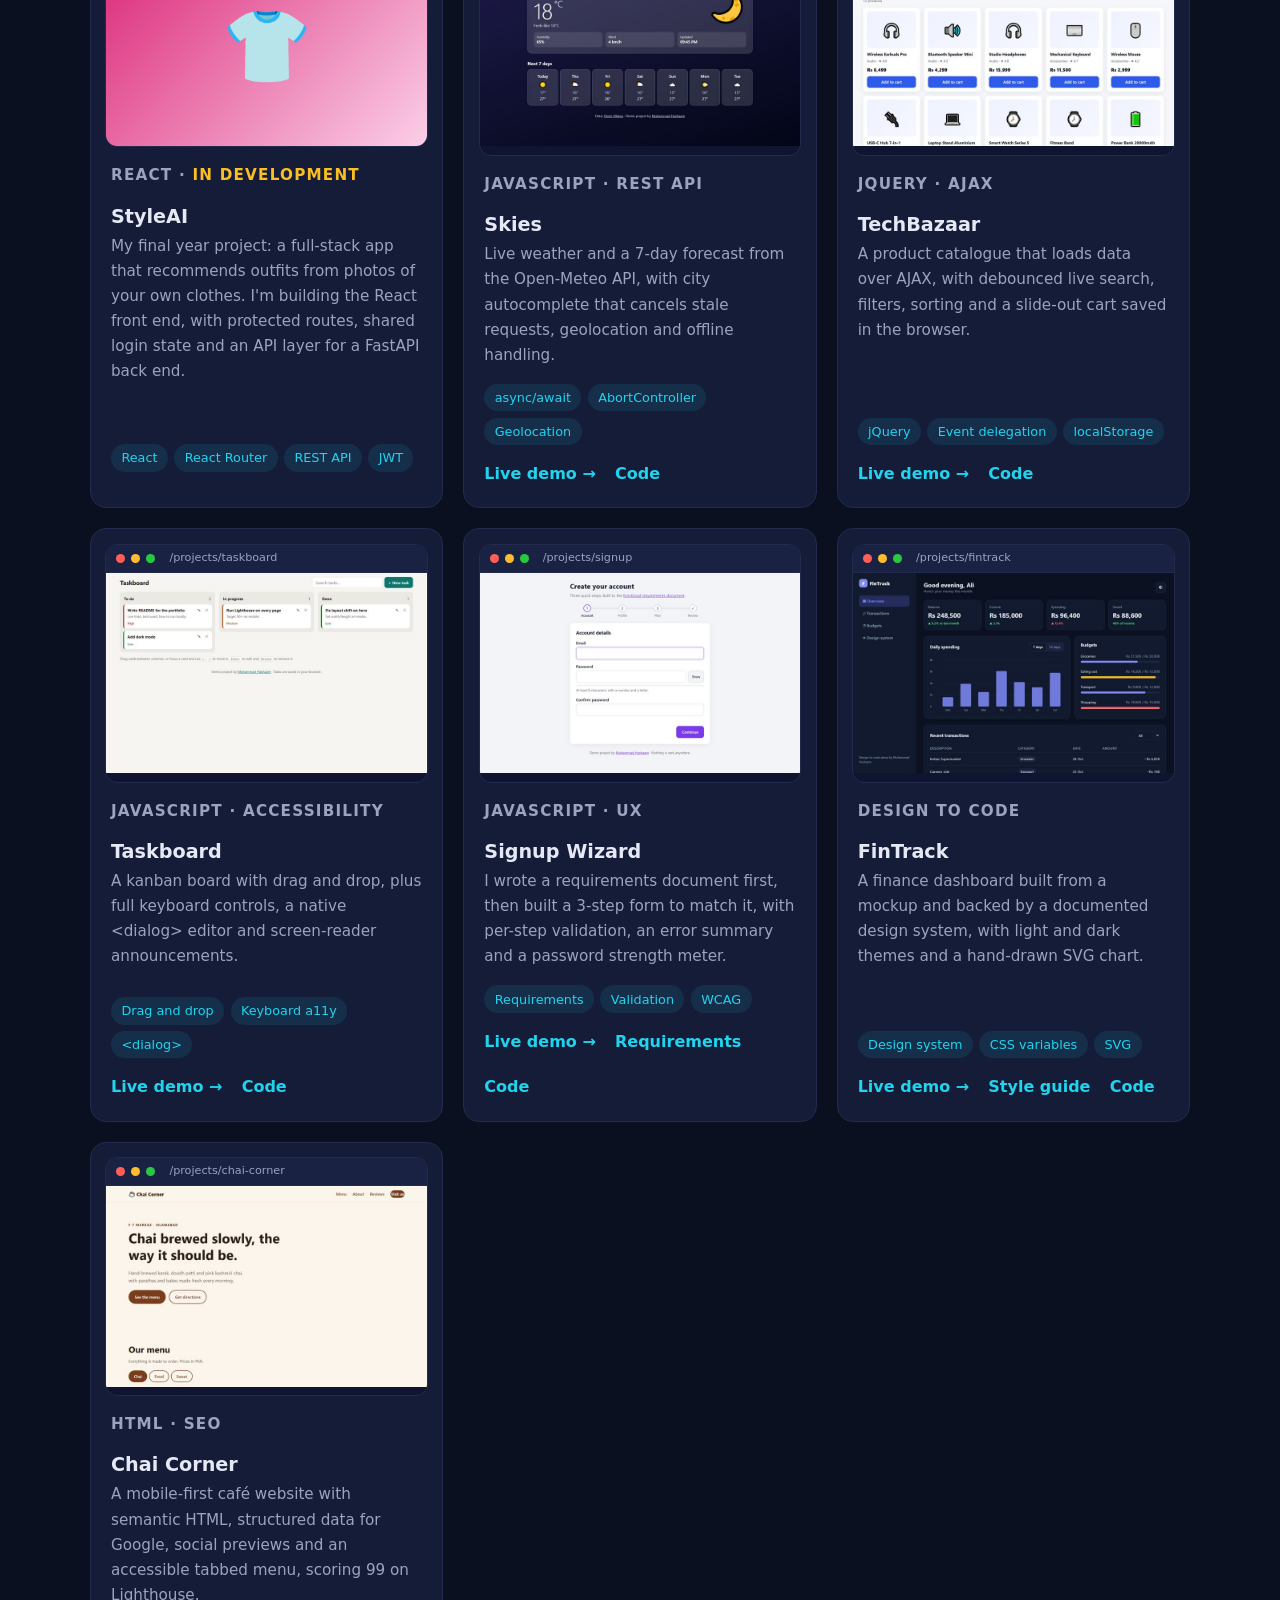
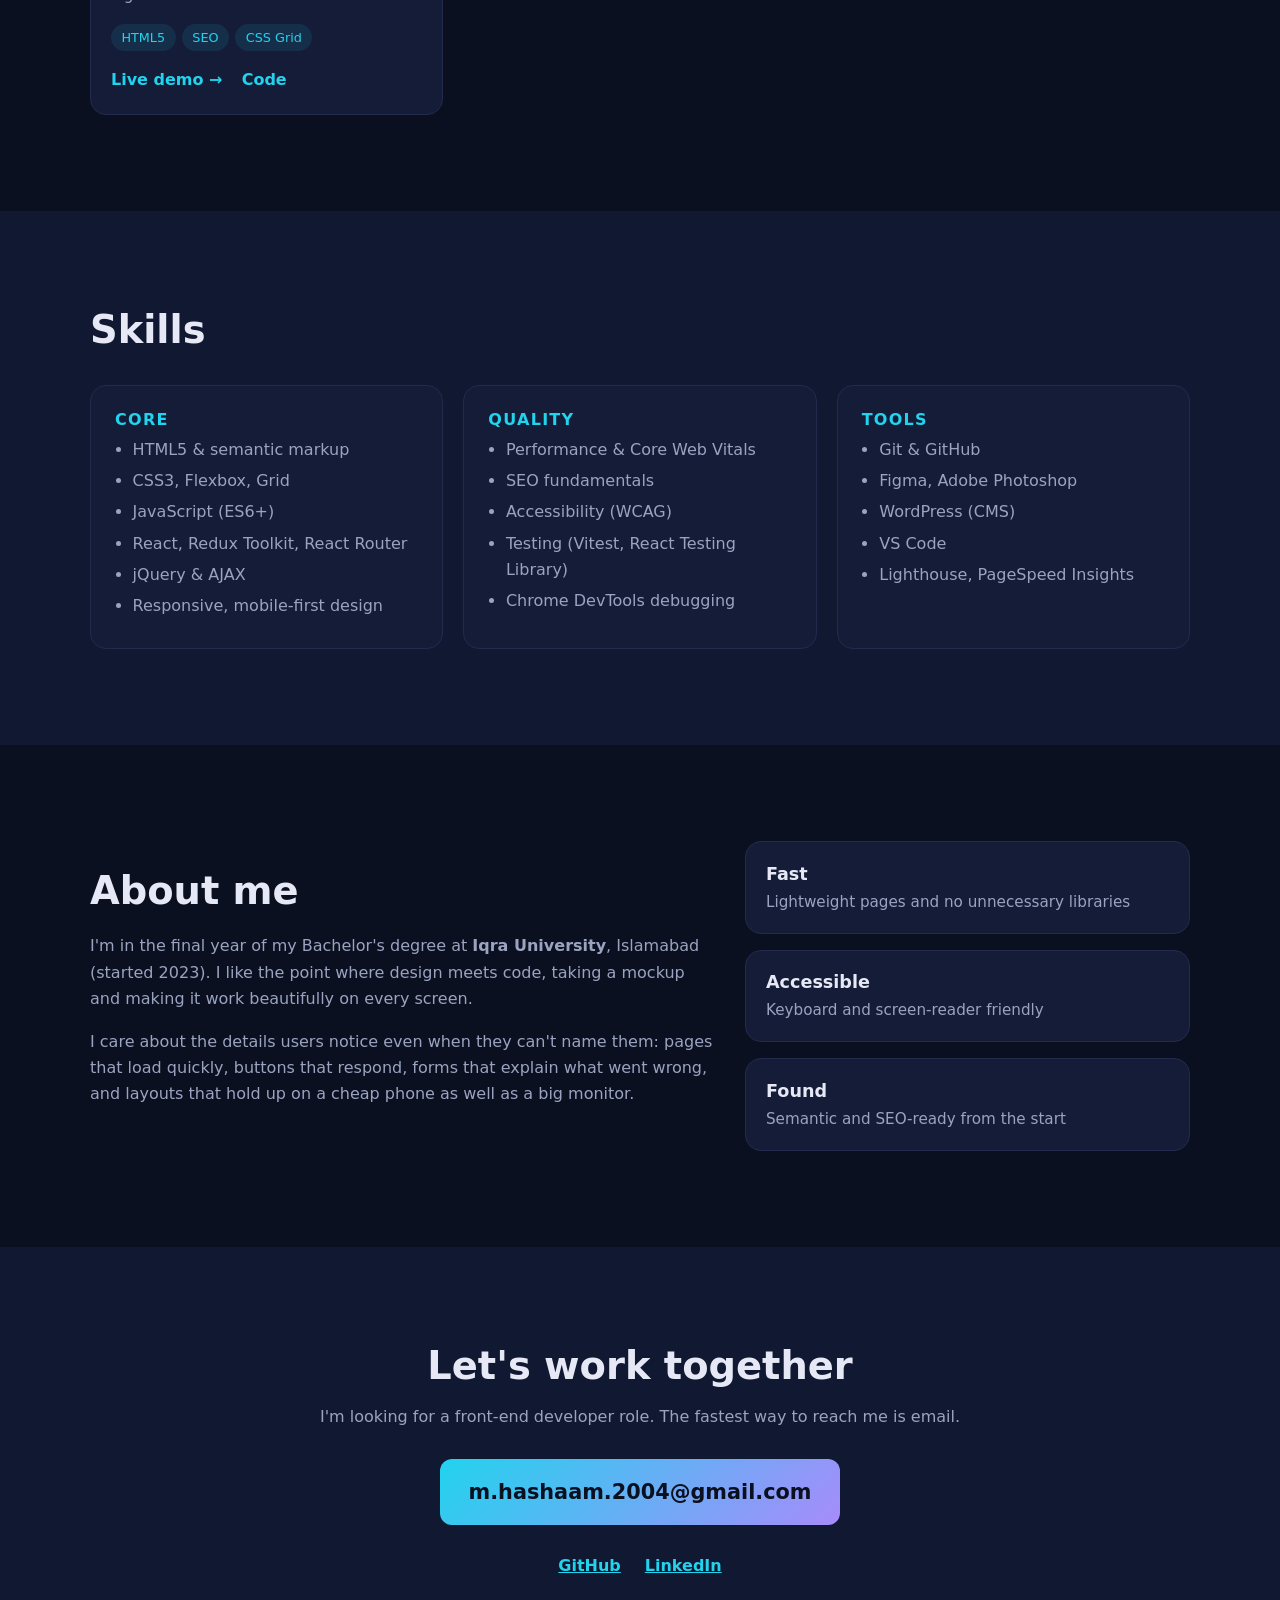
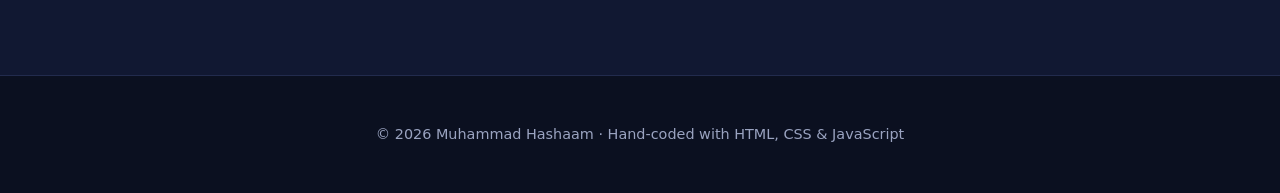
==== commit d16a6afb: "Redesign projects section with screenshots and filters" ====
--- a/index.html
+++ b/index.html
@@ -76,48 +76,86 @@
 
     <section id="projects" class="section">
       <div class="container">
-        <h2 class="section-title">Selected projects</h2>
-        <p class="section-sub">Each one is built to show a different part of front-end work.</p>
-
-        <div class="projects">
-          <article class="project reveal">
-            <a href="/shopsphere/" class="project-preview preview-shopsphere" aria-hidden="true" tabindex="-1">
-              <span>🛍️</span>
-            </a>
-            <div class="project-body">
-              <h3><a href="/shopsphere/">ShopSphere: React + Redux Toolkit store</a></h3>
-              <p>An online store in React with Redux Toolkit for the cart and RTK Query for the API. It has server-side search, filters, sorting and pagination kept in the URL, product pages with galleries, and a cart saved in the browser. It ships with 19 tests and a GitHub Actions pipeline that only deploys when they pass.</p>
-              <ul class="tags"><li>React</li><li>Redux Toolkit</li><li>RTK Query</li><li>React Router</li><li>Vitest</li></ul>
-              <div class="links">
-                <a href="/shopsphere/">Live demo →</a>
-                <a href="https://github.com/devhashaam/shopsphere">Code</a>
-              </div>
-            </div>
-          </article>
-
-          <article class="project reveal">
-            <a href="projects/chai-corner/" class="project-preview preview-chai" aria-hidden="true" tabindex="-1">
-              <span>☕</span>
-            </a>
-            <div class="project-body">
-              <h3><a href="projects/chai-corner/">Chai Corner: café landing page</a></h3>
-              <p>A responsive, SEO-optimised business site: semantic HTML, schema.org structured data, Open Graph tags, an accessible tabbed menu and a validated booking form, all with no framework and no image downloads.</p>
-              <ul class="tags"><li>HTML5</li><li>CSS Grid</li><li>Vanilla JS</li><li>SEO</li><li>Accessibility</li></ul>
-              <div class="links">
-                <a href="projects/chai-corner/">Live demo →</a>
-                <a href="https://github.com/devhashaam/devhashaam.github.io/tree/main/projects/chai-corner">Code</a>
-              </div>
-            </div>
-          </article>
-
-          <article class="project reveal">
-            <a href="projects/techbazaar/" class="project-preview preview-shop" aria-hidden="true" tabindex="-1">
-              <span>🛒</span>
-            </a>
-            <div class="project-body">
-              <h3><a href="projects/techbazaar/">TechBazaar: jQuery product catalogue</a></h3>
-              <p>An e-commerce catalogue that loads products over AJAX, with debounced live search, category filters, sorting, stock limits and a slide-out cart saved in localStorage. It includes loading, empty and error states.</p>
-              <ul class="tags"><li>jQuery</li><li>AJAX / JSON</li><li>Event delegation</li><li>localStorage</li></ul>
+        <div class="projects-head">
+          <div>
+            <h2 class="section-title">Selected projects</h2>
+            <p class="section-sub">Each one is built to show a different part of front-end work. All are live and open source.</p>
+          </div>
+          <div class="filters" role="group" aria-label="Filter projects by technology">
+            <button type="button" class="filter" data-filter="all" aria-pressed="true">All <span>8</span></button>
+            <button type="button" class="filter" data-filter="react" aria-pressed="false">React <span>2</span></button>
+            <button type="button" class="filter" data-filter="javascript" aria-pressed="false">JavaScript <span>3</span></button>
+            <button type="button" class="filter" data-filter="jquery" aria-pressed="false">jQuery <span>1</span></button>
+            <button type="button" class="filter" data-filter="design" aria-pressed="false">Design &amp; SEO <span>2</span></button>
+          </div>
+        </div>
+        <p class="visually-hidden" id="filter-status" aria-live="polite"></p>
+
+        <!-- Featured project -->
+        <article class="featured reveal" data-tags="react">
+          <a href="/shopsphere/" class="shot shot-featured" tabindex="-1" aria-hidden="true">
+            <span class="shot-bar"><i></i><i></i><i></i><span>devhashaam.github.io/shopsphere</span></span>
+            <img src="img/projects/shopsphere.jpg" alt="" width="800" height="500" loading="lazy" decoding="async">
+          </a>
+          <div class="featured-body">
+            <p class="eyebrow">★ Featured · React</p>
+            <h3><a href="/shopsphere/">ShopSphere</a></h3>
+            <p class="lede">An online store built with React, Redux Toolkit and RTK Query.</p>
+            <p>It has server-side search, filters, sorting and pagination kept in the URL, product pages with galleries, and a cart with stock limits saved in the browser. A GitHub Actions pipeline runs every test before each deploy.</p>
+            <dl class="stats">
+              <div><dt>Tests</dt><dd>19</dd></div>
+              <div><dt>Products</dt><dd>194</dd></div>
+              <div><dt>Deploy</dt><dd>CI/CD</dd></div>
+            </dl>
+            <ul class="tags"><li>React</li><li>Redux Toolkit</li><li>RTK Query</li><li>React Router</li><li>Vitest</li></ul>
+            <div class="links">
+              <a class="btn btn-small" href="/shopsphere/">Live demo →</a>
+              <a class="btn btn-small btn-outline" href="https://github.com/devhashaam/shopsphere">View code</a>
+            </div>
+          </div>
+        </article>
+
+        <div class="project-grid" id="project-grid">
+          <article class="pcard reveal" data-tags="react">
+            <div class="shot shot-placeholder" aria-hidden="true">
+              <span class="shot-bar"><i></i><i></i><i></i><span>localhost:5173</span></span>
+              <div class="placeholder-art">👕</div>
+            </div>
+            <div class="pcard-body">
+              <p class="eyebrow">React · <span class="status">In development</span></p>
+              <h3>StyleAI</h3>
+              <p>My final year project: a full-stack app that recommends outfits from photos of your own clothes. I'm building the React front end, with protected routes, shared login state and an API layer for a FastAPI back end.</p>
+              <ul class="tags"><li>React</li><li>React Router</li><li>REST API</li><li>JWT</li></ul>
+            </div>
+          </article>
+
+          <article class="pcard reveal" data-tags="javascript">
+            <a href="projects/skies/" class="shot" tabindex="-1" aria-hidden="true">
+              <span class="shot-bar"><i></i><i></i><i></i><span>/projects/skies</span></span>
+              <img src="img/projects/skies.jpg" alt="" width="800" height="500" loading="lazy" decoding="async">
+            </a>
+            <div class="pcard-body">
+              <p class="eyebrow">JavaScript · REST API</p>
+              <h3><a href="projects/skies/">Skies</a></h3>
+              <p>Live weather and a 7-day forecast from the Open-Meteo API, with city autocomplete that cancels stale requests, geolocation and offline handling.</p>
+              <ul class="tags"><li>async/await</li><li>AbortController</li><li>Geolocation</li></ul>
+              <div class="links">
+                <a href="projects/skies/">Live demo →</a>
+                <a href="https://github.com/devhashaam/devhashaam.github.io/tree/main/projects/skies">Code</a>
+              </div>
+            </div>
+          </article>
+
+          <article class="pcard reveal" data-tags="jquery">
+            <a href="projects/techbazaar/" class="shot" tabindex="-1" aria-hidden="true">
+              <span class="shot-bar"><i></i><i></i><i></i><span>/projects/techbazaar</span></span>
+              <img src="img/projects/techbazaar.jpg" alt="" width="800" height="500" loading="lazy" decoding="async">
+            </a>
+            <div class="pcard-body">
+              <p class="eyebrow">jQuery · AJAX</p>
+              <h3><a href="projects/techbazaar/">TechBazaar</a></h3>
+              <p>A product catalogue that loads data over AJAX, with debounced live search, filters, sorting and a slide-out cart saved in the browser.</p>
+              <ul class="tags"><li>jQuery</li><li>Event delegation</li><li>localStorage</li></ul>
               <div class="links">
                 <a href="projects/techbazaar/">Live demo →</a>
                 <a href="https://github.com/devhashaam/devhashaam.github.io/tree/main/projects/techbazaar">Code</a>
@@ -125,14 +163,51 @@
             </div>
           </article>
 
-          <article class="project reveal">
-            <a href="projects/fintrack/" class="project-preview preview-fin" aria-hidden="true" tabindex="-1">
-              <span>📊</span>
-            </a>
-            <div class="project-body">
-              <h3><a href="projects/fintrack/">FinTrack: design-to-code dashboard</a></h3>
-              <p>A finance dashboard built from a mockup, with a documented design system (colour, type and spacing tokens), light and dark themes, a hand-built SVG chart, animated budget bars and a responsive sidebar.</p>
-              <ul class="tags"><li>Design system</li><li>CSS variables</li><li>SVG</li><li>Dark mode</li></ul>
+          <article class="pcard reveal" data-tags="javascript">
+            <a href="projects/taskboard/" class="shot" tabindex="-1" aria-hidden="true">
+              <span class="shot-bar"><i></i><i></i><i></i><span>/projects/taskboard</span></span>
+              <img src="img/projects/taskboard.jpg" alt="" width="800" height="500" loading="lazy" decoding="async">
+            </a>
+            <div class="pcard-body">
+              <p class="eyebrow">JavaScript · Accessibility</p>
+              <h3><a href="projects/taskboard/">Taskboard</a></h3>
+              <p>A kanban board with drag and drop, plus full keyboard controls, a native &lt;dialog&gt; editor and screen-reader announcements.</p>
+              <ul class="tags"><li>Drag and drop</li><li>Keyboard a11y</li><li>&lt;dialog&gt;</li></ul>
+              <div class="links">
+                <a href="projects/taskboard/">Live demo →</a>
+                <a href="https://github.com/devhashaam/devhashaam.github.io/tree/main/projects/taskboard">Code</a>
+              </div>
+            </div>
+          </article>
+
+          <article class="pcard reveal" data-tags="javascript">
+            <a href="projects/signup/" class="shot" tabindex="-1" aria-hidden="true">
+              <span class="shot-bar"><i></i><i></i><i></i><span>/projects/signup</span></span>
+              <img src="img/projects/signup.jpg" alt="" width="800" height="500" loading="lazy" decoding="async">
+            </a>
+            <div class="pcard-body">
+              <p class="eyebrow">JavaScript · UX</p>
+              <h3><a href="projects/signup/">Signup Wizard</a></h3>
+              <p>I wrote a requirements document first, then built a 3-step form to match it, with per-step validation, an error summary and a password strength meter.</p>
+              <ul class="tags"><li>Requirements</li><li>Validation</li><li>WCAG</li></ul>
+              <div class="links">
+                <a href="projects/signup/">Live demo →</a>
+                <a href="projects/signup/requirements.html">Requirements</a>
+                <a href="https://github.com/devhashaam/devhashaam.github.io/tree/main/projects/signup">Code</a>
+              </div>
+            </div>
+          </article>
+
+          <article class="pcard reveal" data-tags="design">
+            <a href="projects/fintrack/" class="shot" tabindex="-1" aria-hidden="true">
+              <span class="shot-bar"><i></i><i></i><i></i><span>/projects/fintrack</span></span>
+              <img src="img/projects/fintrack.jpg" alt="" width="800" height="500" loading="lazy" decoding="async">
+            </a>
+            <div class="pcard-body">
+              <p class="eyebrow">Design to code</p>
+              <h3><a href="projects/fintrack/">FinTrack</a></h3>
+              <p>A finance dashboard built from a mockup and backed by a documented design system, with light and dark themes and a hand-drawn SVG chart.</p>
+              <ul class="tags"><li>Design system</li><li>CSS variables</li><li>SVG</li></ul>
               <div class="links">
                 <a href="projects/fintrack/">Live demo →</a>
                 <a href="projects/fintrack/styleguide.html">Style guide</a>
@@ -141,48 +216,19 @@
             </div>
           </article>
 
-          <article class="project reveal">
-            <a href="projects/skies/" class="project-preview preview-sky" aria-hidden="true" tabindex="-1">
-              <span>🌤️</span>
-            </a>
-            <div class="project-body">
-              <h3><a href="projects/skies/">Skies: live weather app</a></h3>
-              <p>Real-time weather and a 7-day forecast from the Open-Meteo REST API. It has city autocomplete that cancels stale requests, geolocation, °C/°F switching, 10-minute response caching, and clear offline and error messages.</p>
-              <ul class="tags"><li>REST API</li><li>async/await</li><li>AbortController</li><li>Geolocation</li></ul>
-              <div class="links">
-                <a href="projects/skies/">Live demo →</a>
-                <a href="https://github.com/devhashaam/devhashaam.github.io/tree/main/projects/skies">Code</a>
-              </div>
-            </div>
-          </article>
-
-          <article class="project reveal">
-            <a href="projects/taskboard/" class="project-preview preview-board" aria-hidden="true" tabindex="-1">
-              <span>🗂️</span>
-            </a>
-            <div class="project-body">
-              <h3><a href="projects/taskboard/">Taskboard: kanban board</a></h3>
-              <p>A task board with drag and drop between columns, plus a full keyboard alternative (arrow keys to move, Enter to edit). It has priorities, live search, a native &lt;dialog&gt; editor, screen-reader announcements and tasks saved in the browser.</p>
-              <ul class="tags"><li>Drag and drop</li><li>Keyboard a11y</li><li>&lt;dialog&gt;</li><li>localStorage</li></ul>
-              <div class="links">
-                <a href="projects/taskboard/">Live demo →</a>
-                <a href="https://github.com/devhashaam/devhashaam.github.io/tree/main/projects/taskboard">Code</a>
-              </div>
-            </div>
-          </article>
-
-          <article class="project reveal">
-            <a href="projects/signup/" class="project-preview preview-form" aria-hidden="true" tabindex="-1">
-              <span>📝</span>
-            </a>
-            <div class="project-body">
-              <h3><a href="projects/signup/">Signup Wizard: requirements to code</a></h3>
-              <p>I wrote a functional requirements document first (user stories, 10 numbered requirements, acceptance criteria), then built to it: a 3-step form with per-step validation, an error summary, a password strength meter, a saved draft and a review step.</p>
-              <ul class="tags"><li>Requirements doc</li><li>Form UX</li><li>Validation</li><li>WCAG</li></ul>
-              <div class="links">
-                <a href="projects/signup/">Live demo →</a>
-                <a href="projects/signup/requirements.html">Requirements</a>
-                <a href="https://github.com/devhashaam/devhashaam.github.io/tree/main/projects/signup">Code</a>
+          <article class="pcard reveal" data-tags="design">
+            <a href="projects/chai-corner/" class="shot" tabindex="-1" aria-hidden="true">
+              <span class="shot-bar"><i></i><i></i><i></i><span>/projects/chai-corner</span></span>
+              <img src="img/projects/chai-corner.jpg" alt="" width="800" height="500" loading="lazy" decoding="async">
+            </a>
+            <div class="pcard-body">
+              <p class="eyebrow">HTML · SEO</p>
+              <h3><a href="projects/chai-corner/">Chai Corner</a></h3>
+              <p>A mobile-first café website with semantic HTML, structured data for Google, social previews and an accessible tabbed menu, scoring 99 on Lighthouse.</p>
+              <ul class="tags"><li>HTML5</li><li>SEO</li><li>CSS Grid</li></ul>
+              <div class="links">
+                <a href="projects/chai-corner/">Live demo →</a>
+                <a href="https://github.com/devhashaam/devhashaam.github.io/tree/main/projects/chai-corner">Code</a>
               </div>
             </div>
           </article>
--- a/style.css
+++ b/style.css
@@ -74,30 +74,77 @@
 .section-sub { color: var(--muted); margin-top: -0.25rem; }
 
 /* Projects */
-.projects { display: grid; gap: 1.5rem; margin-top: 2rem; }
-.project {
-  display: grid; background: var(--card); border: 1px solid var(--line); border-radius: var(--radius); overflow: hidden;
-  transition: border-color 0.2s, transform 0.2s;
+.visually-hidden { position: absolute; width: 1px; height: 1px; overflow: hidden; clip: rect(0 0 0 0); white-space: nowrap; }
+.projects-head { display: grid; gap: 1.25rem; align-items: end; margin-bottom: 1.75rem; }
+.projects-head .section-sub { margin-bottom: 0; }
+.filters { display: flex; flex-wrap: wrap; gap: 0.5rem; }
+.filter {
+  display: inline-flex; align-items: center; gap: 0.45rem;
+  padding: 0.45rem 0.9rem; border-radius: 99px; border: 1px solid var(--line);
+  background: var(--card); color: var(--muted); font: inherit; font-size: 0.9rem; font-weight: 600; cursor: pointer;
+  transition: color 0.15s, border-color 0.15s, background 0.15s;
 }
-.project:hover { border-color: rgb(34 211 238 / 0.5); transform: translateY(-3px); }
-.project-preview { display: grid; place-items: center; min-height: 180px; font-size: 4rem; text-decoration: none; }
-.preview-chai { background: linear-gradient(135deg, #7a3e1d, #f1e4d0); }
-.preview-shop { background: linear-gradient(135deg, #2f5bea, #eef2ff); }
-.preview-fin { background: linear-gradient(135deg, #4f46e5, #0b1120); }
-.preview-shopsphere { background: linear-gradient(135deg, #e11d48, #ffe4e6); }
-.preview-sky { background: linear-gradient(135deg, #38bdf8, #1d4ed8); }
-.preview-board { background: linear-gradient(135deg, #0f766e, #ebe9e4); }
-.preview-form { background: linear-gradient(135deg, #7c3aed, #ede9fe); }
-.project-body { padding: 1.5rem; }
-.project h3 { font-size: 1.25rem; }
-.project h3 a { color: var(--text); text-decoration: none; }
-.project h3 a:hover { color: var(--accent); }
-.project p { color: var(--muted); margin: 0 0 1rem; }
+.filter span { font-size: 0.75rem; padding: 0 0.4rem; border-radius: 99px; background: rgb(255 255 255 / 0.06); }
+.filter:hover { color: var(--text); border-color: rgb(34 211 238 / 0.5); }
+.filter[aria-pressed="true"] { background: linear-gradient(135deg, var(--accent), var(--accent-2)); border-color: transparent; color: #0b1020; }
+.filter[aria-pressed="true"] span { background: rgb(11 16 32 / 0.18); }
+
+/* Browser-window frame around each screenshot */
+.shot {
+  display: block; position: relative; overflow: hidden; text-decoration: none;
+  border-radius: 12px; border: 1px solid var(--line); background: #0f1530;
+}
+.shot-bar { display: flex; align-items: center; gap: 6px; height: 28px; padding: 0 10px; background: #1a2244; border-bottom: 1px solid var(--line); }
+.shot-bar i { width: 9px; height: 9px; border-radius: 50%; background: #ff5f57; }
+.shot-bar i:nth-child(2) { background: #febc2e; }
+.shot-bar i:nth-child(3) { background: #28c840; }
+.shot-bar span { margin-left: 8px; font-size: 0.7rem; color: var(--muted); white-space: nowrap; overflow: hidden; text-overflow: ellipsis; }
+.shot img { width: 100%; height: auto; aspect-ratio: 8 / 5; object-fit: cover; object-position: top; transition: transform 0.5s ease; }
+a.shot:hover img, a.shot:focus-visible img { transform: scale(1.04); }
+.shot-placeholder { cursor: default; }
+.placeholder-art { aspect-ratio: 8 / 5; display: grid; place-items: center; font-size: 4.5rem; background: linear-gradient(135deg, #db2777, #fbcfe8); }
+
+.eyebrow { margin: 0 0 0.35rem; font-size: 0.78rem; font-weight: 700; text-transform: uppercase; letter-spacing: 0.08em; color: var(--accent); }
+.status { color: #fbbf24; }
+
+/* Featured card */
+.featured {
+  display: grid; gap: 1.5rem; padding: 1.25rem; margin-bottom: 1.5rem;
+  border-radius: calc(var(--radius) + 4px); border: 1px solid rgb(34 211 238 / 0.35);
+  background: linear-gradient(160deg, rgb(34 211 238 / 0.08), rgb(167 139 250 / 0.08) 60%, transparent), var(--card);
+  box-shadow: 0 20px 50px rgb(0 0 0 / 0.25);
+}
+.featured h3 { font-size: clamp(1.6rem, 2vw + 1rem, 2.2rem); margin-bottom: 0.25rem; }
+.featured h3 a, .pcard h3 a { color: var(--text); text-decoration: none; }
+.featured h3 a:hover, .pcard h3 a:hover { color: var(--accent); }
+.lede { color: var(--text) !important; font-size: 1.1rem; margin: 0 0 0.5rem; }
+.featured p { color: var(--muted); margin: 0 0 1rem; }
+.stats { display: flex; gap: 0.75rem; margin: 0 0 1.25rem; }
+.stats div { flex: 1; padding: 0.6rem 0.75rem; border-radius: 10px; background: rgb(255 255 255 / 0.04); border: 1px solid var(--line); }
+.stats dt { font-size: 0.75rem; color: var(--muted); }
+.stats dd { margin: 0; font-size: 1.3rem; font-weight: 800; }
+.btn-small { padding: 0.6rem 1.1rem; font-size: 0.95rem; }
+
+/* Grid cards */
+.project-grid { display: grid; gap: 1.25rem; grid-template-columns: repeat(auto-fill, minmax(min(100%, 320px), 1fr)); }
+.pcard {
+  display: flex; flex-direction: column; padding: 0.9rem; border-radius: var(--radius);
+  background: var(--card); border: 1px solid var(--line);
+  transition: border-color 0.2s, transform 0.2s, box-shadow 0.2s;
+}
+.pcard:hover { border-color: rgb(34 211 238 / 0.5); transform: translateY(-4px); box-shadow: 0 16px 40px rgb(0 0 0 / 0.3); }
+.pcard[hidden] { display: none; }
+.pcard-body { padding: 1rem 0.35rem 0.35rem; display: flex; flex-direction: column; flex: 1; }
+.pcard h3 { font-size: 1.2rem; margin-bottom: 0.4rem; }
+.pcard p { color: var(--muted); margin: 0 0 1rem; font-size: 0.95rem; }
+.pcard .tags { margin-top: auto; }
+.featured[hidden] { display: none; }
+
 .tags { list-style: none; padding: 0; margin: 0 0 1rem; display: flex; flex-wrap: wrap; gap: 0.4rem; }
 .tags li { font-size: 0.8rem; padding: 0.2rem 0.65rem; border-radius: 99px; background: rgb(34 211 238 / 0.1); color: var(--accent); }
-.links { display: flex; flex-wrap: wrap; gap: 1.2rem; font-weight: 600; }
+.links { display: flex; flex-wrap: wrap; gap: 1.2rem; font-weight: 600; align-items: center; }
 .links a { text-decoration: none; }
-.links a:hover { text-decoration: underline; }
+.links a:not(.btn):hover { text-decoration: underline; }
 
 /* Skills */
 .skills { display: grid; gap: 1.25rem; grid-template-columns: repeat(auto-fit, minmax(240px, 1fr)); margin-top: 2rem; }
@@ -126,8 +173,8 @@
 .js .reveal.visible { opacity: 1; transform: none; }
 
 @media (min-width: 800px) {
-  .project { grid-template-columns: 280px 1fr; }
-  .project-preview { min-height: 100%; }
+  .projects-head { grid-template-columns: 1fr auto; }
+  .featured { grid-template-columns: 1.25fr 1fr; align-items: center; padding: 1.5rem; gap: 2rem; }
   .about { grid-template-columns: 1.4fr 1fr; align-items: center; }
 }
 
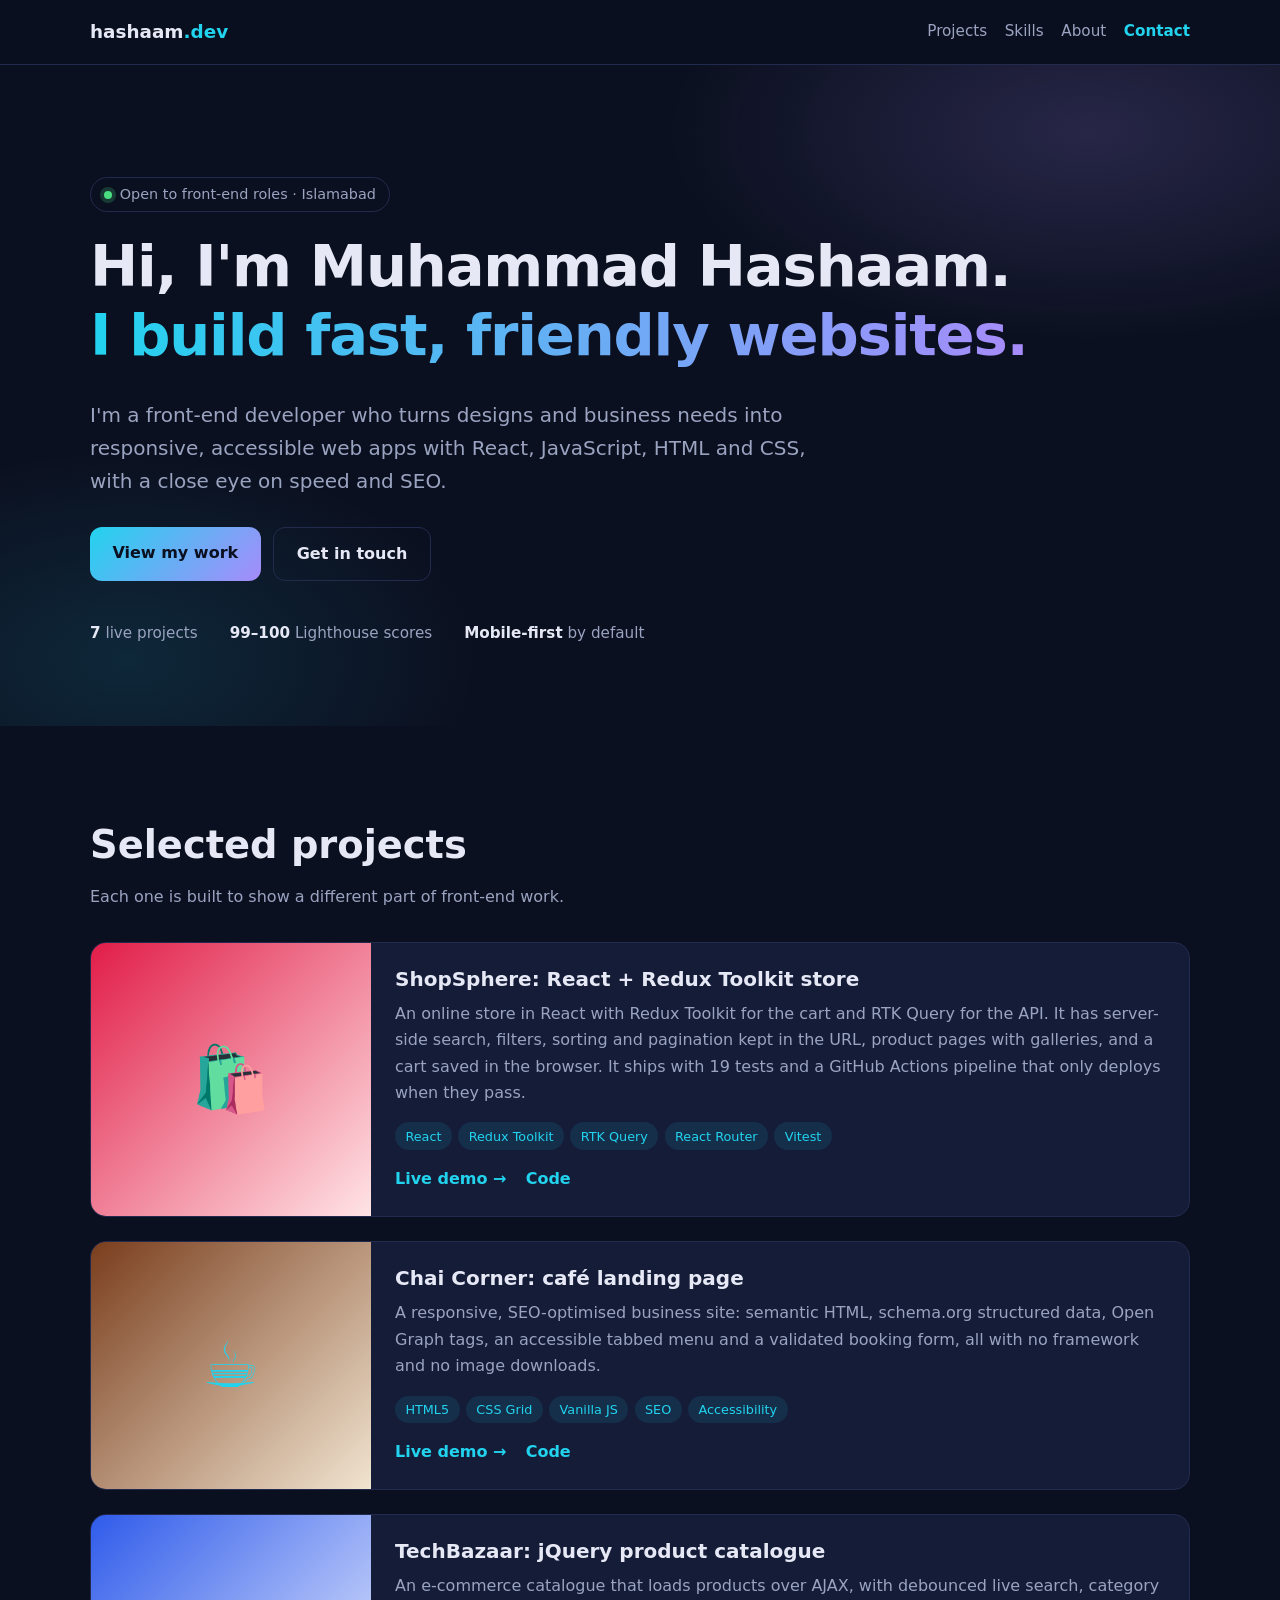
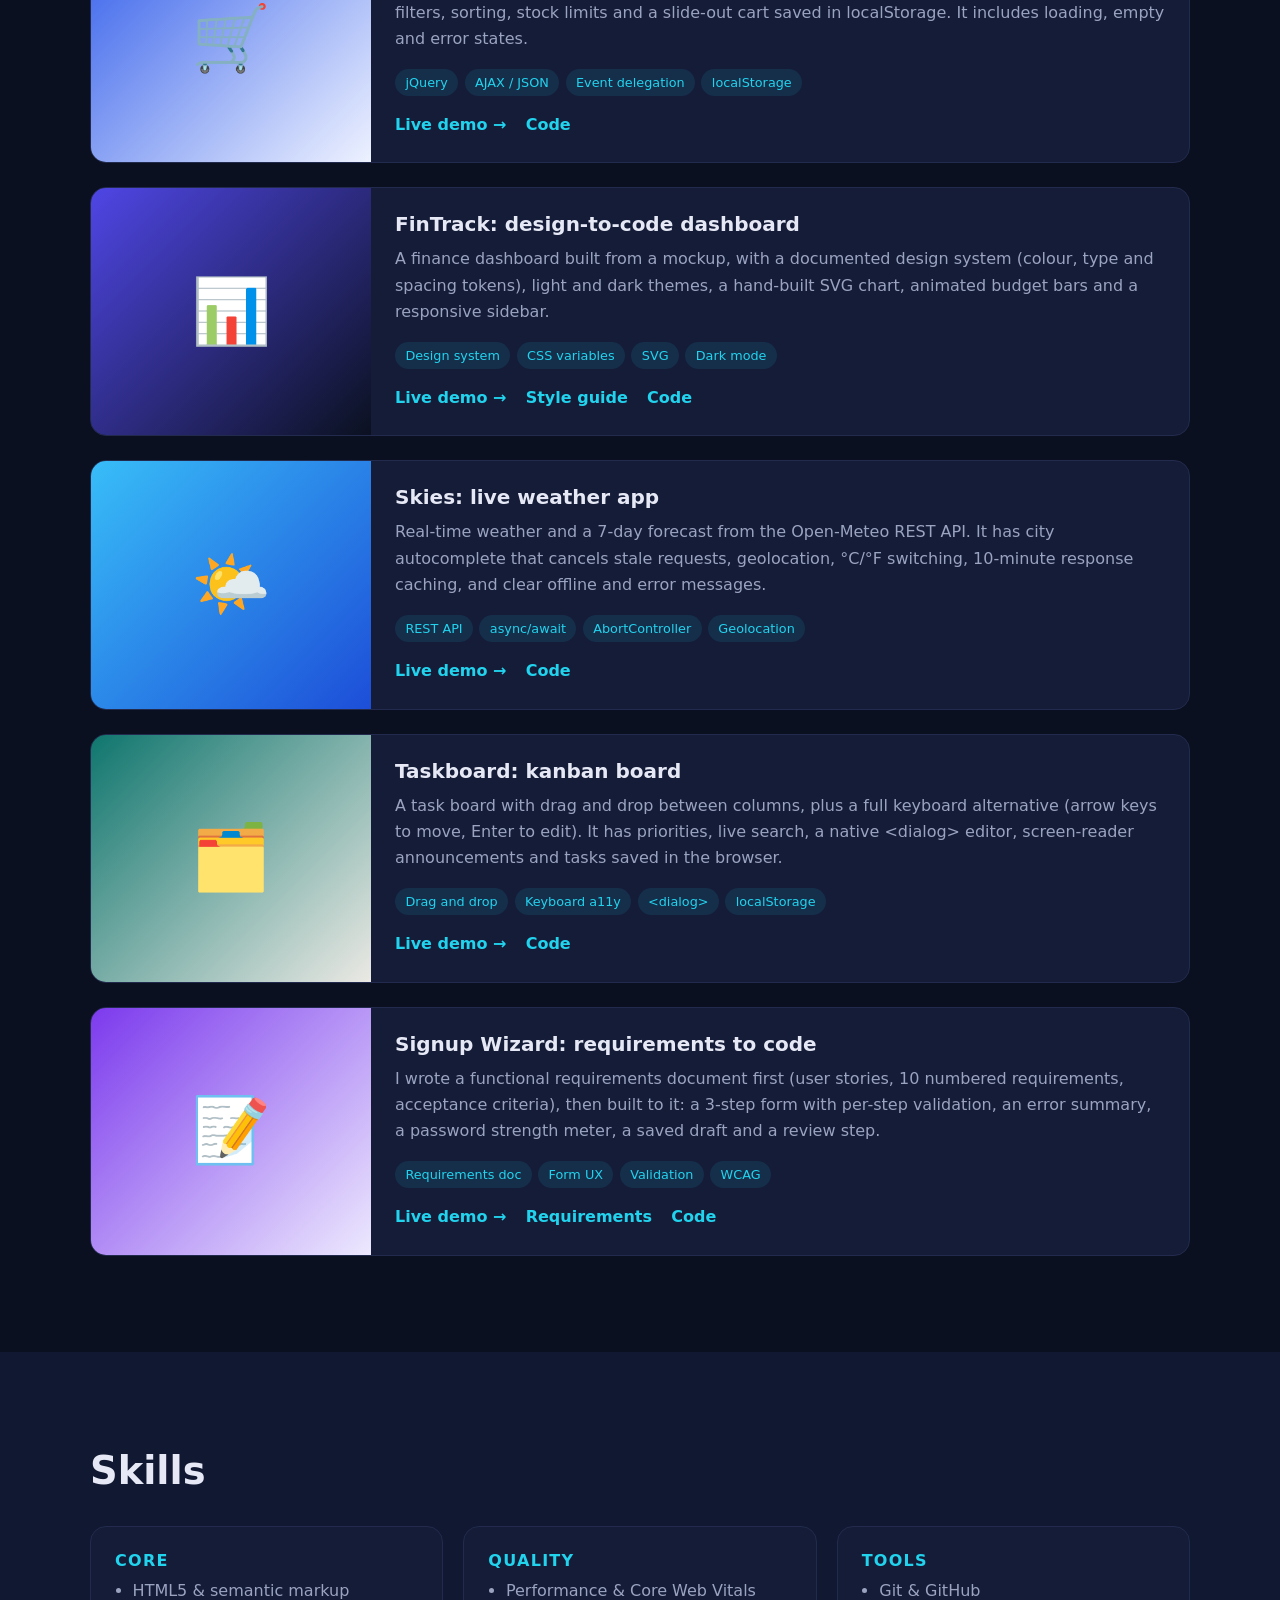
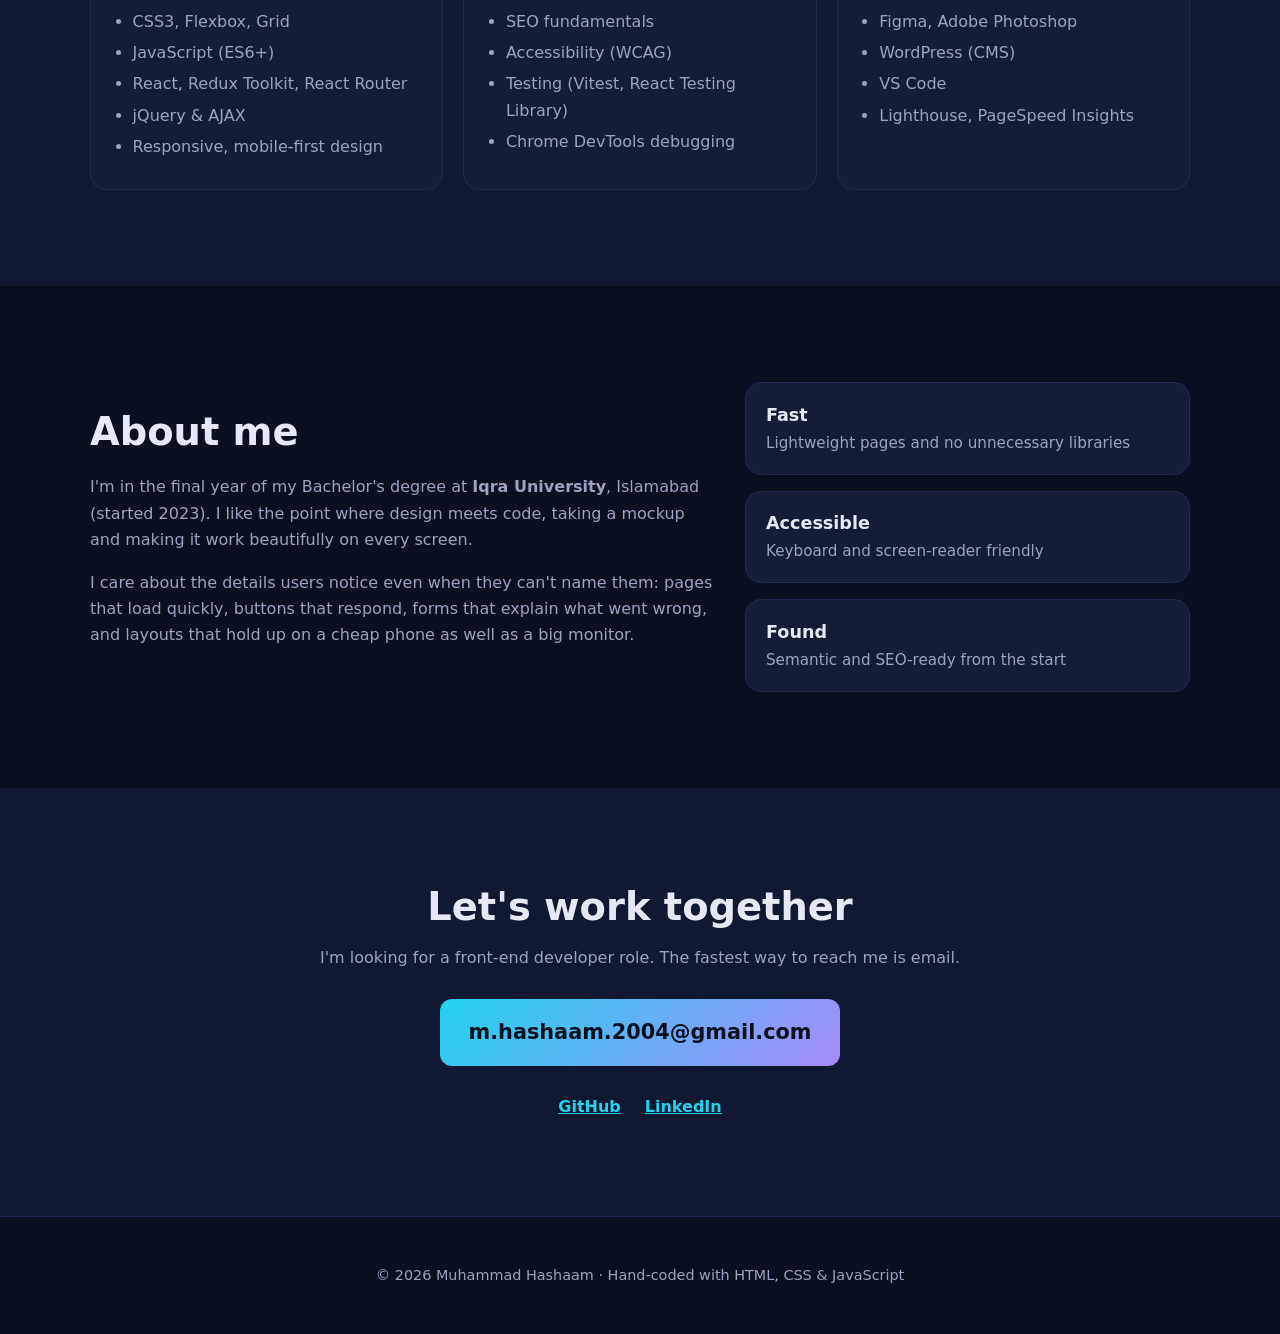
==== commit 4da617ea: "Revert projects section redesign Restores the previous projects list (undoes d16a6af).  Co-Authored-" ====
--- a/index.html
+++ b/index.html
@@ -76,69 +76,79 @@
 
     <section id="projects" class="section">
       <div class="container">
-        <div class="projects-head">
-          <div>
-            <h2 class="section-title">Selected projects</h2>
-            <p class="section-sub">Each one is built to show a different part of front-end work. All are live and open source.</p>
-          </div>
-          <div class="filters" role="group" aria-label="Filter projects by technology">
-            <button type="button" class="filter" data-filter="all" aria-pressed="true">All <span>8</span></button>
-            <button type="button" class="filter" data-filter="react" aria-pressed="false">React <span>2</span></button>
-            <button type="button" class="filter" data-filter="javascript" aria-pressed="false">JavaScript <span>3</span></button>
-            <button type="button" class="filter" data-filter="jquery" aria-pressed="false">jQuery <span>1</span></button>
-            <button type="button" class="filter" data-filter="design" aria-pressed="false">Design &amp; SEO <span>2</span></button>
-          </div>
-        </div>
-        <p class="visually-hidden" id="filter-status" aria-live="polite"></p>
-
-        <!-- Featured project -->
-        <article class="featured reveal" data-tags="react">
-          <a href="/shopsphere/" class="shot shot-featured" tabindex="-1" aria-hidden="true">
-            <span class="shot-bar"><i></i><i></i><i></i><span>devhashaam.github.io/shopsphere</span></span>
-            <img src="img/projects/shopsphere.jpg" alt="" width="800" height="500" loading="lazy" decoding="async">
-          </a>
-          <div class="featured-body">
-            <p class="eyebrow">★ Featured · React</p>
-            <h3><a href="/shopsphere/">ShopSphere</a></h3>
-            <p class="lede">An online store built with React, Redux Toolkit and RTK Query.</p>
-            <p>It has server-side search, filters, sorting and pagination kept in the URL, product pages with galleries, and a cart with stock limits saved in the browser. A GitHub Actions pipeline runs every test before each deploy.</p>
-            <dl class="stats">
-              <div><dt>Tests</dt><dd>19</dd></div>
-              <div><dt>Products</dt><dd>194</dd></div>
-              <div><dt>Deploy</dt><dd>CI/CD</dd></div>
-            </dl>
-            <ul class="tags"><li>React</li><li>Redux Toolkit</li><li>RTK Query</li><li>React Router</li><li>Vitest</li></ul>
-            <div class="links">
-              <a class="btn btn-small" href="/shopsphere/">Live demo →</a>
-              <a class="btn btn-small btn-outline" href="https://github.com/devhashaam/shopsphere">View code</a>
-            </div>
-          </div>
-        </article>
-
-        <div class="project-grid" id="project-grid">
-          <article class="pcard reveal" data-tags="react">
-            <div class="shot shot-placeholder" aria-hidden="true">
-              <span class="shot-bar"><i></i><i></i><i></i><span>localhost:5173</span></span>
-              <div class="placeholder-art">👕</div>
-            </div>
-            <div class="pcard-body">
-              <p class="eyebrow">React · <span class="status">In development</span></p>
-              <h3>StyleAI</h3>
-              <p>My final year project: a full-stack app that recommends outfits from photos of your own clothes. I'm building the React front end, with protected routes, shared login state and an API layer for a FastAPI back end.</p>
-              <ul class="tags"><li>React</li><li>React Router</li><li>REST API</li><li>JWT</li></ul>
-            </div>
-          </article>
-
-          <article class="pcard reveal" data-tags="javascript">
-            <a href="projects/skies/" class="shot" tabindex="-1" aria-hidden="true">
-              <span class="shot-bar"><i></i><i></i><i></i><span>/projects/skies</span></span>
-              <img src="img/projects/skies.jpg" alt="" width="800" height="500" loading="lazy" decoding="async">
-            </a>
-            <div class="pcard-body">
-              <p class="eyebrow">JavaScript · REST API</p>
-              <h3><a href="projects/skies/">Skies</a></h3>
-              <p>Live weather and a 7-day forecast from the Open-Meteo API, with city autocomplete that cancels stale requests, geolocation and offline handling.</p>
-              <ul class="tags"><li>async/await</li><li>AbortController</li><li>Geolocation</li></ul>
+        <h2 class="section-title">Selected projects</h2>
+        <p class="section-sub">Each one is built to show a different part of front-end work.</p>
+
+        <div class="projects">
+          <article class="project reveal">
+            <a href="/shopsphere/" class="project-preview preview-shopsphere" aria-hidden="true" tabindex="-1">
+              <span>🛍️</span>
+            </a>
+            <div class="project-body">
+              <h3><a href="/shopsphere/">ShopSphere: React + Redux Toolkit store</a></h3>
+              <p>An online store in React with Redux Toolkit for the cart and RTK Query for the API. It has server-side search, filters, sorting and pagination kept in the URL, product pages with galleries, and a cart saved in the browser. It ships with 19 tests and a GitHub Actions pipeline that only deploys when they pass.</p>
+              <ul class="tags"><li>React</li><li>Redux Toolkit</li><li>RTK Query</li><li>React Router</li><li>Vitest</li></ul>
+              <div class="links">
+                <a href="/shopsphere/">Live demo →</a>
+                <a href="https://github.com/devhashaam/shopsphere">Code</a>
+              </div>
+            </div>
+          </article>
+
+          <article class="project reveal">
+            <a href="projects/chai-corner/" class="project-preview preview-chai" aria-hidden="true" tabindex="-1">
+              <span>☕</span>
+            </a>
+            <div class="project-body">
+              <h3><a href="projects/chai-corner/">Chai Corner: café landing page</a></h3>
+              <p>A responsive, SEO-optimised business site: semantic HTML, schema.org structured data, Open Graph tags, an accessible tabbed menu and a validated booking form, all with no framework and no image downloads.</p>
+              <ul class="tags"><li>HTML5</li><li>CSS Grid</li><li>Vanilla JS</li><li>SEO</li><li>Accessibility</li></ul>
+              <div class="links">
+                <a href="projects/chai-corner/">Live demo →</a>
+                <a href="https://github.com/devhashaam/devhashaam.github.io/tree/main/projects/chai-corner">Code</a>
+              </div>
+            </div>
+          </article>
+
+          <article class="project reveal">
+            <a href="projects/techbazaar/" class="project-preview preview-shop" aria-hidden="true" tabindex="-1">
+              <span>🛒</span>
+            </a>
+            <div class="project-body">
+              <h3><a href="projects/techbazaar/">TechBazaar: jQuery product catalogue</a></h3>
+              <p>An e-commerce catalogue that loads products over AJAX, with debounced live search, category filters, sorting, stock limits and a slide-out cart saved in localStorage. It includes loading, empty and error states.</p>
+              <ul class="tags"><li>jQuery</li><li>AJAX / JSON</li><li>Event delegation</li><li>localStorage</li></ul>
+              <div class="links">
+                <a href="projects/techbazaar/">Live demo →</a>
+                <a href="https://github.com/devhashaam/devhashaam.github.io/tree/main/projects/techbazaar">Code</a>
+              </div>
+            </div>
+          </article>
+
+          <article class="project reveal">
+            <a href="projects/fintrack/" class="project-preview preview-fin" aria-hidden="true" tabindex="-1">
+              <span>📊</span>
+            </a>
+            <div class="project-body">
+              <h3><a href="projects/fintrack/">FinTrack: design-to-code dashboard</a></h3>
+              <p>A finance dashboard built from a mockup, with a documented design system (colour, type and spacing tokens), light and dark themes, a hand-built SVG chart, animated budget bars and a responsive sidebar.</p>
+              <ul class="tags"><li>Design system</li><li>CSS variables</li><li>SVG</li><li>Dark mode</li></ul>
+              <div class="links">
+                <a href="projects/fintrack/">Live demo →</a>
+                <a href="projects/fintrack/styleguide.html">Style guide</a>
+                <a href="https://github.com/devhashaam/devhashaam.github.io/tree/main/projects/fintrack">Code</a>
+              </div>
+            </div>
+          </article>
+
+          <article class="project reveal">
+            <a href="projects/skies/" class="project-preview preview-sky" aria-hidden="true" tabindex="-1">
+              <span>🌤️</span>
+            </a>
+            <div class="project-body">
+              <h3><a href="projects/skies/">Skies: live weather app</a></h3>
+              <p>Real-time weather and a 7-day forecast from the Open-Meteo REST API. It has city autocomplete that cancels stale requests, geolocation, °C/°F switching, 10-minute response caching, and clear offline and error messages.</p>
+              <ul class="tags"><li>REST API</li><li>async/await</li><li>AbortController</li><li>Geolocation</li></ul>
               <div class="links">
                 <a href="projects/skies/">Live demo →</a>
                 <a href="https://github.com/devhashaam/devhashaam.github.io/tree/main/projects/skies">Code</a>
@@ -146,33 +156,14 @@
             </div>
           </article>
 
-          <article class="pcard reveal" data-tags="jquery">
-            <a href="projects/techbazaar/" class="shot" tabindex="-1" aria-hidden="true">
-              <span class="shot-bar"><i></i><i></i><i></i><span>/projects/techbazaar</span></span>
-              <img src="img/projects/techbazaar.jpg" alt="" width="800" height="500" loading="lazy" decoding="async">
-            </a>
-            <div class="pcard-body">
-              <p class="eyebrow">jQuery · AJAX</p>
-              <h3><a href="projects/techbazaar/">TechBazaar</a></h3>
-              <p>A product catalogue that loads data over AJAX, with debounced live search, filters, sorting and a slide-out cart saved in the browser.</p>
-              <ul class="tags"><li>jQuery</li><li>Event delegation</li><li>localStorage</li></ul>
-              <div class="links">
-                <a href="projects/techbazaar/">Live demo →</a>
-                <a href="https://github.com/devhashaam/devhashaam.github.io/tree/main/projects/techbazaar">Code</a>
-              </div>
-            </div>
-          </article>
-
-          <article class="pcard reveal" data-tags="javascript">
-            <a href="projects/taskboard/" class="shot" tabindex="-1" aria-hidden="true">
-              <span class="shot-bar"><i></i><i></i><i></i><span>/projects/taskboard</span></span>
-              <img src="img/projects/taskboard.jpg" alt="" width="800" height="500" loading="lazy" decoding="async">
-            </a>
-            <div class="pcard-body">
-              <p class="eyebrow">JavaScript · Accessibility</p>
-              <h3><a href="projects/taskboard/">Taskboard</a></h3>
-              <p>A kanban board with drag and drop, plus full keyboard controls, a native &lt;dialog&gt; editor and screen-reader announcements.</p>
-              <ul class="tags"><li>Drag and drop</li><li>Keyboard a11y</li><li>&lt;dialog&gt;</li></ul>
+          <article class="project reveal">
+            <a href="projects/taskboard/" class="project-preview preview-board" aria-hidden="true" tabindex="-1">
+              <span>🗂️</span>
+            </a>
+            <div class="project-body">
+              <h3><a href="projects/taskboard/">Taskboard: kanban board</a></h3>
+              <p>A task board with drag and drop between columns, plus a full keyboard alternative (arrow keys to move, Enter to edit). It has priorities, live search, a native &lt;dialog&gt; editor, screen-reader announcements and tasks saved in the browser.</p>
+              <ul class="tags"><li>Drag and drop</li><li>Keyboard a11y</li><li>&lt;dialog&gt;</li><li>localStorage</li></ul>
               <div class="links">
                 <a href="projects/taskboard/">Live demo →</a>
                 <a href="https://github.com/devhashaam/devhashaam.github.io/tree/main/projects/taskboard">Code</a>
@@ -180,55 +171,18 @@
             </div>
           </article>
 
-          <article class="pcard reveal" data-tags="javascript">
-            <a href="projects/signup/" class="shot" tabindex="-1" aria-hidden="true">
-              <span class="shot-bar"><i></i><i></i><i></i><span>/projects/signup</span></span>
-              <img src="img/projects/signup.jpg" alt="" width="800" height="500" loading="lazy" decoding="async">
-            </a>
-            <div class="pcard-body">
-              <p class="eyebrow">JavaScript · UX</p>
-              <h3><a href="projects/signup/">Signup Wizard</a></h3>
-              <p>I wrote a requirements document first, then built a 3-step form to match it, with per-step validation, an error summary and a password strength meter.</p>
-              <ul class="tags"><li>Requirements</li><li>Validation</li><li>WCAG</li></ul>
+          <article class="project reveal">
+            <a href="projects/signup/" class="project-preview preview-form" aria-hidden="true" tabindex="-1">
+              <span>📝</span>
+            </a>
+            <div class="project-body">
+              <h3><a href="projects/signup/">Signup Wizard: requirements to code</a></h3>
+              <p>I wrote a functional requirements document first (user stories, 10 numbered requirements, acceptance criteria), then built to it: a 3-step form with per-step validation, an error summary, a password strength meter, a saved draft and a review step.</p>
+              <ul class="tags"><li>Requirements doc</li><li>Form UX</li><li>Validation</li><li>WCAG</li></ul>
               <div class="links">
                 <a href="projects/signup/">Live demo →</a>
                 <a href="projects/signup/requirements.html">Requirements</a>
                 <a href="https://github.com/devhashaam/devhashaam.github.io/tree/main/projects/signup">Code</a>
-              </div>
-            </div>
-          </article>
-
-          <article class="pcard reveal" data-tags="design">
-            <a href="projects/fintrack/" class="shot" tabindex="-1" aria-hidden="true">
-              <span class="shot-bar"><i></i><i></i><i></i><span>/projects/fintrack</span></span>
-              <img src="img/projects/fintrack.jpg" alt="" width="800" height="500" loading="lazy" decoding="async">
-            </a>
-            <div class="pcard-body">
-              <p class="eyebrow">Design to code</p>
-              <h3><a href="projects/fintrack/">FinTrack</a></h3>
-              <p>A finance dashboard built from a mockup and backed by a documented design system, with light and dark themes and a hand-drawn SVG chart.</p>
-              <ul class="tags"><li>Design system</li><li>CSS variables</li><li>SVG</li></ul>
-              <div class="links">
-                <a href="projects/fintrack/">Live demo →</a>
-                <a href="projects/fintrack/styleguide.html">Style guide</a>
-                <a href="https://github.com/devhashaam/devhashaam.github.io/tree/main/projects/fintrack">Code</a>
-              </div>
-            </div>
-          </article>
-
-          <article class="pcard reveal" data-tags="design">
-            <a href="projects/chai-corner/" class="shot" tabindex="-1" aria-hidden="true">
-              <span class="shot-bar"><i></i><i></i><i></i><span>/projects/chai-corner</span></span>
-              <img src="img/projects/chai-corner.jpg" alt="" width="800" height="500" loading="lazy" decoding="async">
-            </a>
-            <div class="pcard-body">
-              <p class="eyebrow">HTML · SEO</p>
-              <h3><a href="projects/chai-corner/">Chai Corner</a></h3>
-              <p>A mobile-first café website with semantic HTML, structured data for Google, social previews and an accessible tabbed menu, scoring 99 on Lighthouse.</p>
-              <ul class="tags"><li>HTML5</li><li>SEO</li><li>CSS Grid</li></ul>
-              <div class="links">
-                <a href="projects/chai-corner/">Live demo →</a>
-                <a href="https://github.com/devhashaam/devhashaam.github.io/tree/main/projects/chai-corner">Code</a>
               </div>
             </div>
           </article>
--- a/style.css
+++ b/style.css
@@ -74,77 +74,30 @@
 .section-sub { color: var(--muted); margin-top: -0.25rem; }
 
 /* Projects */
-.visually-hidden { position: absolute; width: 1px; height: 1px; overflow: hidden; clip: rect(0 0 0 0); white-space: nowrap; }
-.projects-head { display: grid; gap: 1.25rem; align-items: end; margin-bottom: 1.75rem; }
-.projects-head .section-sub { margin-bottom: 0; }
-.filters { display: flex; flex-wrap: wrap; gap: 0.5rem; }
-.filter {
-  display: inline-flex; align-items: center; gap: 0.45rem;
-  padding: 0.45rem 0.9rem; border-radius: 99px; border: 1px solid var(--line);
-  background: var(--card); color: var(--muted); font: inherit; font-size: 0.9rem; font-weight: 600; cursor: pointer;
-  transition: color 0.15s, border-color 0.15s, background 0.15s;
+.projects { display: grid; gap: 1.5rem; margin-top: 2rem; }
+.project {
+  display: grid; background: var(--card); border: 1px solid var(--line); border-radius: var(--radius); overflow: hidden;
+  transition: border-color 0.2s, transform 0.2s;
 }
-.filter span { font-size: 0.75rem; padding: 0 0.4rem; border-radius: 99px; background: rgb(255 255 255 / 0.06); }
-.filter:hover { color: var(--text); border-color: rgb(34 211 238 / 0.5); }
-.filter[aria-pressed="true"] { background: linear-gradient(135deg, var(--accent), var(--accent-2)); border-color: transparent; color: #0b1020; }
-.filter[aria-pressed="true"] span { background: rgb(11 16 32 / 0.18); }
-
-/* Browser-window frame around each screenshot */
-.shot {
-  display: block; position: relative; overflow: hidden; text-decoration: none;
-  border-radius: 12px; border: 1px solid var(--line); background: #0f1530;
-}
-.shot-bar { display: flex; align-items: center; gap: 6px; height: 28px; padding: 0 10px; background: #1a2244; border-bottom: 1px solid var(--line); }
-.shot-bar i { width: 9px; height: 9px; border-radius: 50%; background: #ff5f57; }
-.shot-bar i:nth-child(2) { background: #febc2e; }
-.shot-bar i:nth-child(3) { background: #28c840; }
-.shot-bar span { margin-left: 8px; font-size: 0.7rem; color: var(--muted); white-space: nowrap; overflow: hidden; text-overflow: ellipsis; }
-.shot img { width: 100%; height: auto; aspect-ratio: 8 / 5; object-fit: cover; object-position: top; transition: transform 0.5s ease; }
-a.shot:hover img, a.shot:focus-visible img { transform: scale(1.04); }
-.shot-placeholder { cursor: default; }
-.placeholder-art { aspect-ratio: 8 / 5; display: grid; place-items: center; font-size: 4.5rem; background: linear-gradient(135deg, #db2777, #fbcfe8); }
-
-.eyebrow { margin: 0 0 0.35rem; font-size: 0.78rem; font-weight: 700; text-transform: uppercase; letter-spacing: 0.08em; color: var(--accent); }
-.status { color: #fbbf24; }
-
-/* Featured card */
-.featured {
-  display: grid; gap: 1.5rem; padding: 1.25rem; margin-bottom: 1.5rem;
-  border-radius: calc(var(--radius) + 4px); border: 1px solid rgb(34 211 238 / 0.35);
-  background: linear-gradient(160deg, rgb(34 211 238 / 0.08), rgb(167 139 250 / 0.08) 60%, transparent), var(--card);
-  box-shadow: 0 20px 50px rgb(0 0 0 / 0.25);
-}
-.featured h3 { font-size: clamp(1.6rem, 2vw + 1rem, 2.2rem); margin-bottom: 0.25rem; }
-.featured h3 a, .pcard h3 a { color: var(--text); text-decoration: none; }
-.featured h3 a:hover, .pcard h3 a:hover { color: var(--accent); }
-.lede { color: var(--text) !important; font-size: 1.1rem; margin: 0 0 0.5rem; }
-.featured p { color: var(--muted); margin: 0 0 1rem; }
-.stats { display: flex; gap: 0.75rem; margin: 0 0 1.25rem; }
-.stats div { flex: 1; padding: 0.6rem 0.75rem; border-radius: 10px; background: rgb(255 255 255 / 0.04); border: 1px solid var(--line); }
-.stats dt { font-size: 0.75rem; color: var(--muted); }
-.stats dd { margin: 0; font-size: 1.3rem; font-weight: 800; }
-.btn-small { padding: 0.6rem 1.1rem; font-size: 0.95rem; }
-
-/* Grid cards */
-.project-grid { display: grid; gap: 1.25rem; grid-template-columns: repeat(auto-fill, minmax(min(100%, 320px), 1fr)); }
-.pcard {
-  display: flex; flex-direction: column; padding: 0.9rem; border-radius: var(--radius);
-  background: var(--card); border: 1px solid var(--line);
-  transition: border-color 0.2s, transform 0.2s, box-shadow 0.2s;
-}
-.pcard:hover { border-color: rgb(34 211 238 / 0.5); transform: translateY(-4px); box-shadow: 0 16px 40px rgb(0 0 0 / 0.3); }
-.pcard[hidden] { display: none; }
-.pcard-body { padding: 1rem 0.35rem 0.35rem; display: flex; flex-direction: column; flex: 1; }
-.pcard h3 { font-size: 1.2rem; margin-bottom: 0.4rem; }
-.pcard p { color: var(--muted); margin: 0 0 1rem; font-size: 0.95rem; }
-.pcard .tags { margin-top: auto; }
-.featured[hidden] { display: none; }
-
+.project:hover { border-color: rgb(34 211 238 / 0.5); transform: translateY(-3px); }
+.project-preview { display: grid; place-items: center; min-height: 180px; font-size: 4rem; text-decoration: none; }
+.preview-chai { background: linear-gradient(135deg, #7a3e1d, #f1e4d0); }
+.preview-shop { background: linear-gradient(135deg, #2f5bea, #eef2ff); }
+.preview-fin { background: linear-gradient(135deg, #4f46e5, #0b1120); }
+.preview-shopsphere { background: linear-gradient(135deg, #e11d48, #ffe4e6); }
+.preview-sky { background: linear-gradient(135deg, #38bdf8, #1d4ed8); }
+.preview-board { background: linear-gradient(135deg, #0f766e, #ebe9e4); }
+.preview-form { background: linear-gradient(135deg, #7c3aed, #ede9fe); }
+.project-body { padding: 1.5rem; }
+.project h3 { font-size: 1.25rem; }
+.project h3 a { color: var(--text); text-decoration: none; }
+.project h3 a:hover { color: var(--accent); }
+.project p { color: var(--muted); margin: 0 0 1rem; }
 .tags { list-style: none; padding: 0; margin: 0 0 1rem; display: flex; flex-wrap: wrap; gap: 0.4rem; }
 .tags li { font-size: 0.8rem; padding: 0.2rem 0.65rem; border-radius: 99px; background: rgb(34 211 238 / 0.1); color: var(--accent); }
-.links { display: flex; flex-wrap: wrap; gap: 1.2rem; font-weight: 600; align-items: center; }
+.links { display: flex; flex-wrap: wrap; gap: 1.2rem; font-weight: 600; }
 .links a { text-decoration: none; }
-.links a:not(.btn):hover { text-decoration: underline; }
+.links a:hover { text-decoration: underline; }
 
 /* Skills */
 .skills { display: grid; gap: 1.25rem; grid-template-columns: repeat(auto-fit, minmax(240px, 1fr)); margin-top: 2rem; }
@@ -173,8 +126,8 @@
 .js .reveal.visible { opacity: 1; transform: none; }
 
 @media (min-width: 800px) {
-  .projects-head { grid-template-columns: 1fr auto; }
-  .featured { grid-template-columns: 1.25fr 1fr; align-items: center; padding: 1.5rem; gap: 2rem; }
+  .project { grid-template-columns: 280px 1fr; }
+  .project-preview { min-height: 100%; }
   .about { grid-template-columns: 1.4fr 1fr; align-items: center; }
 }
 
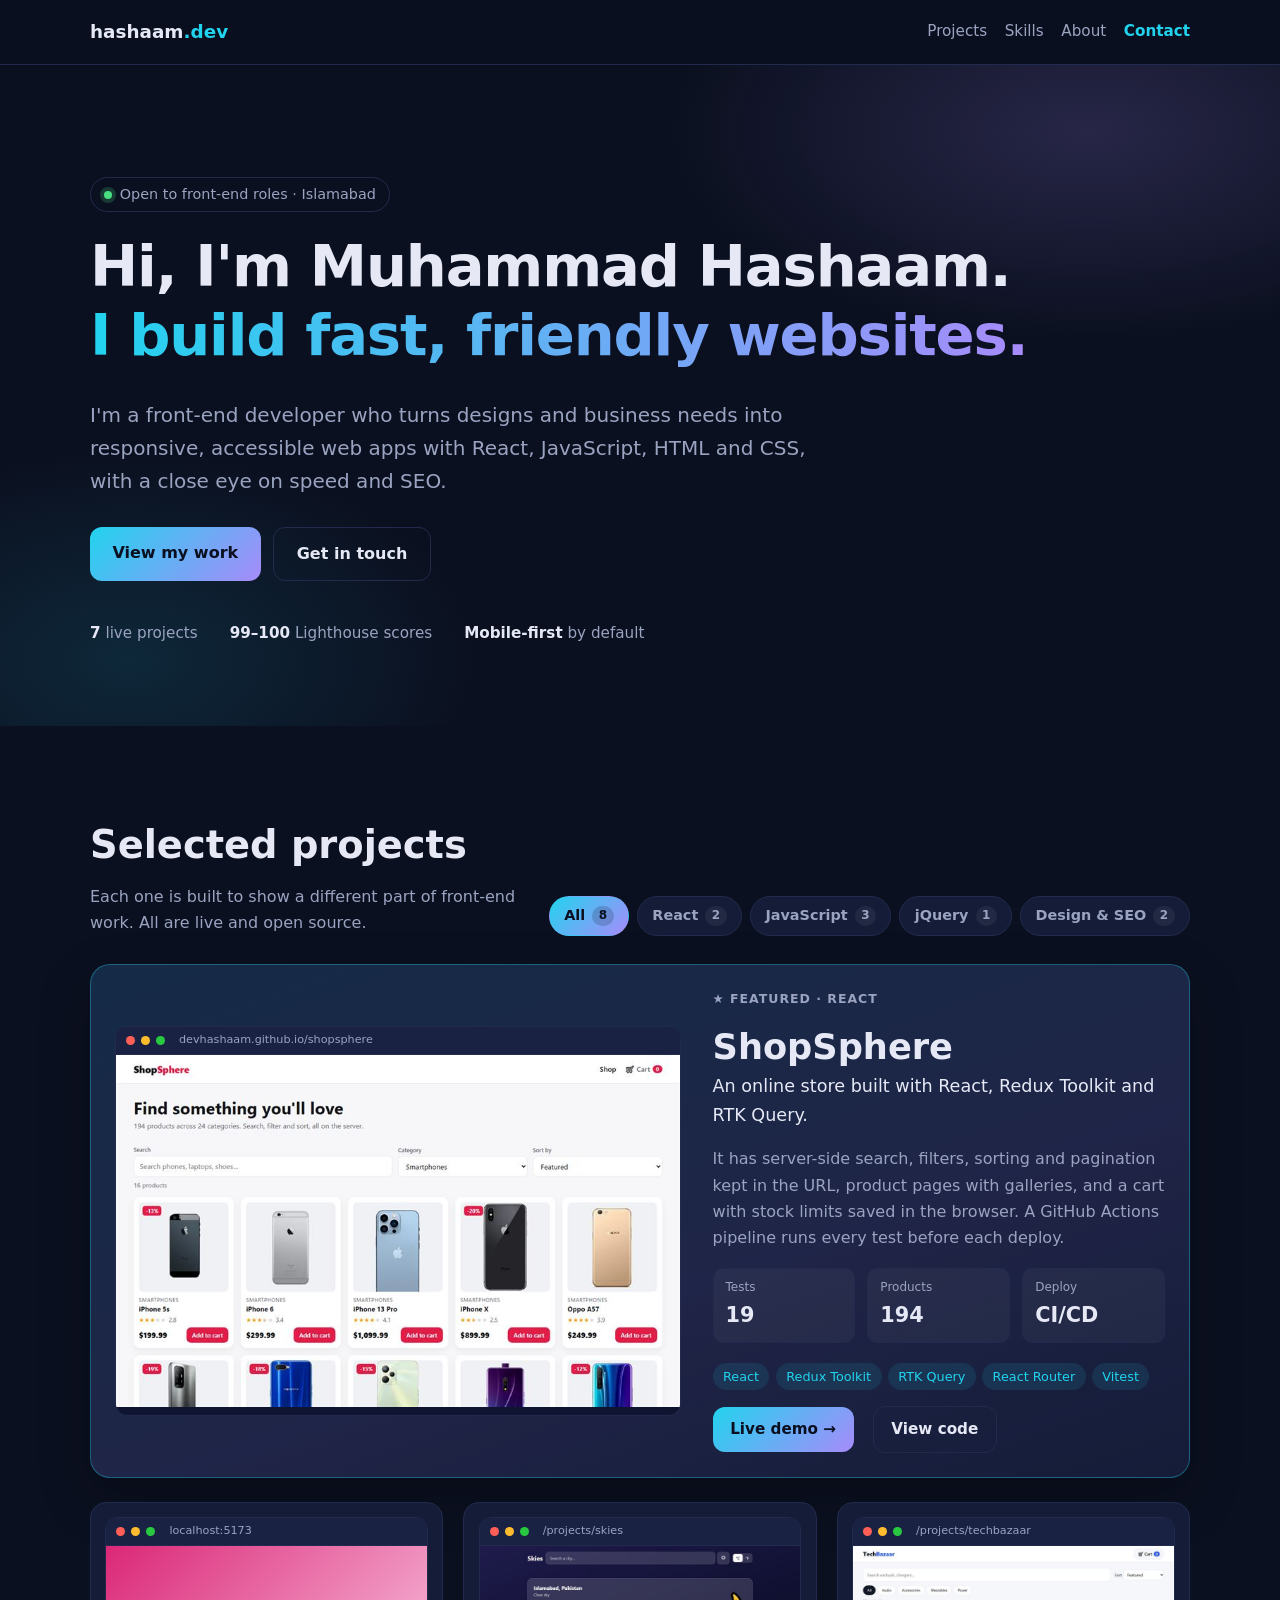
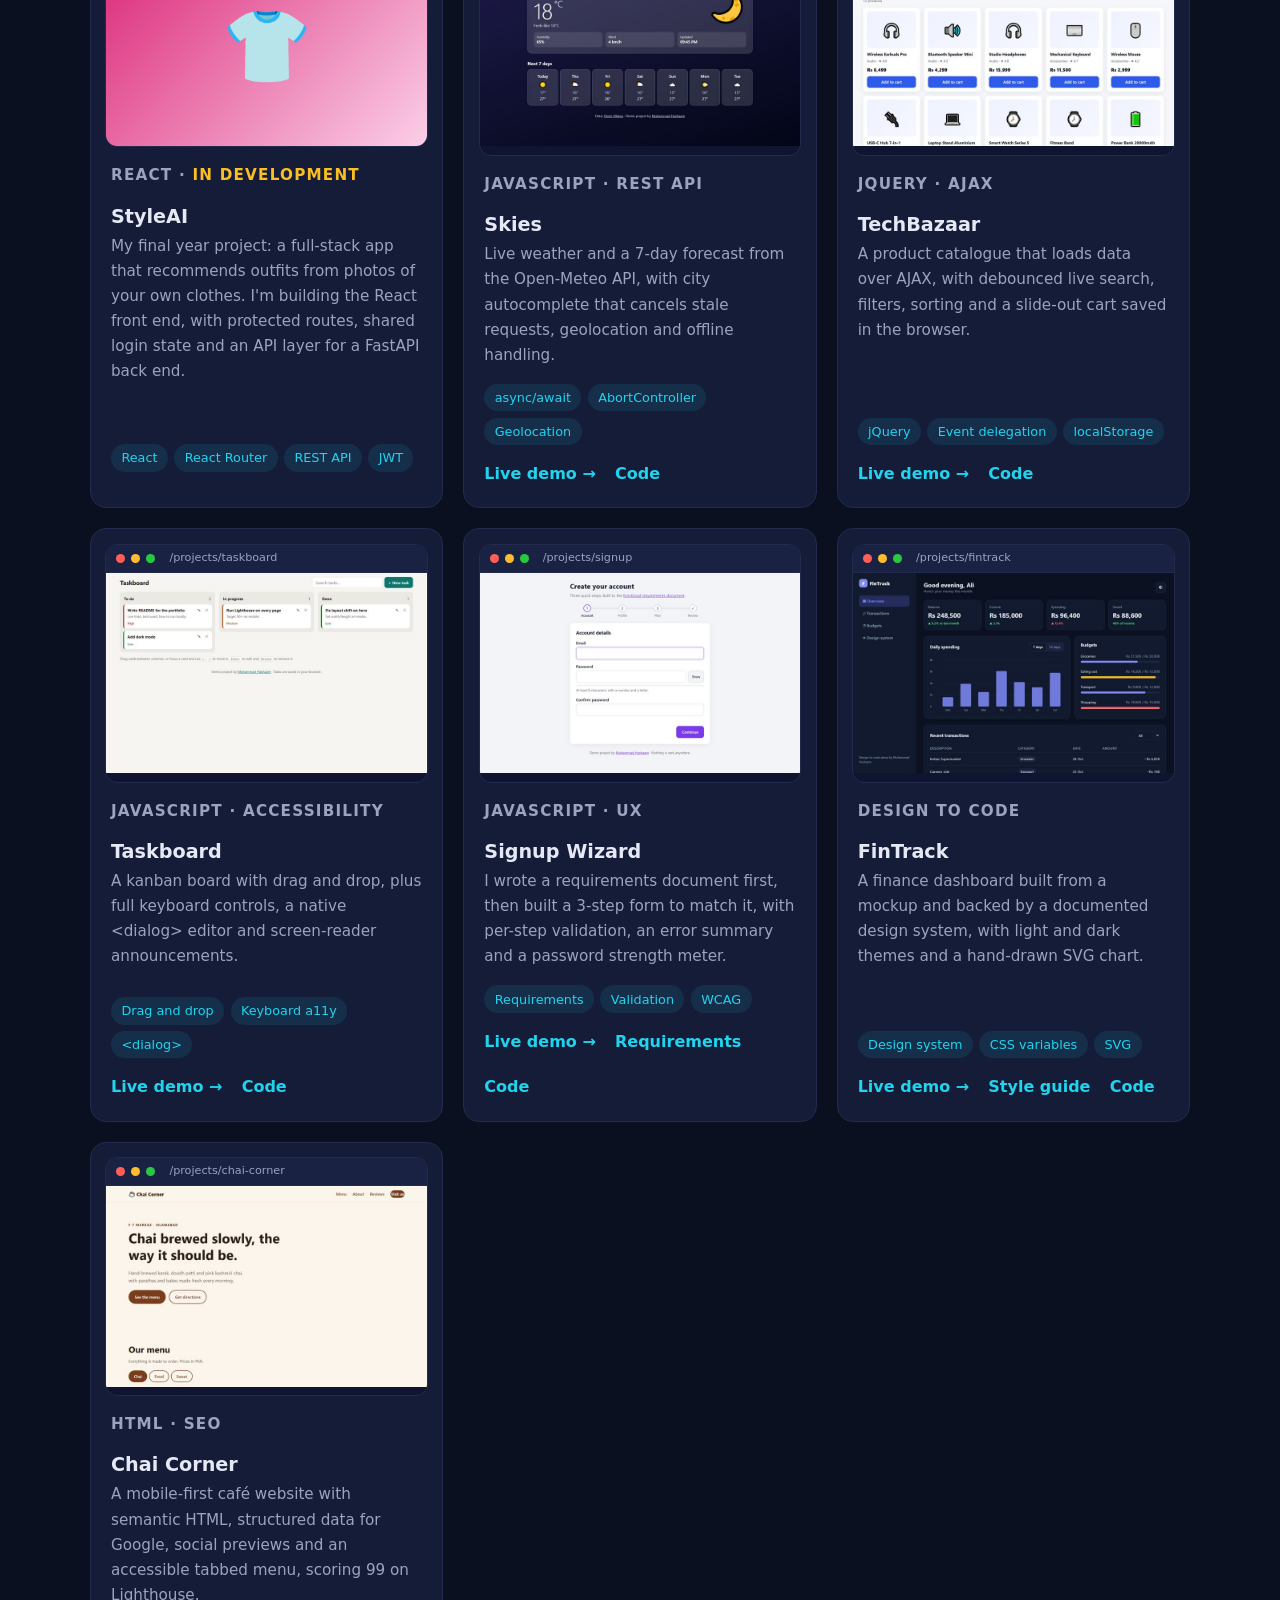
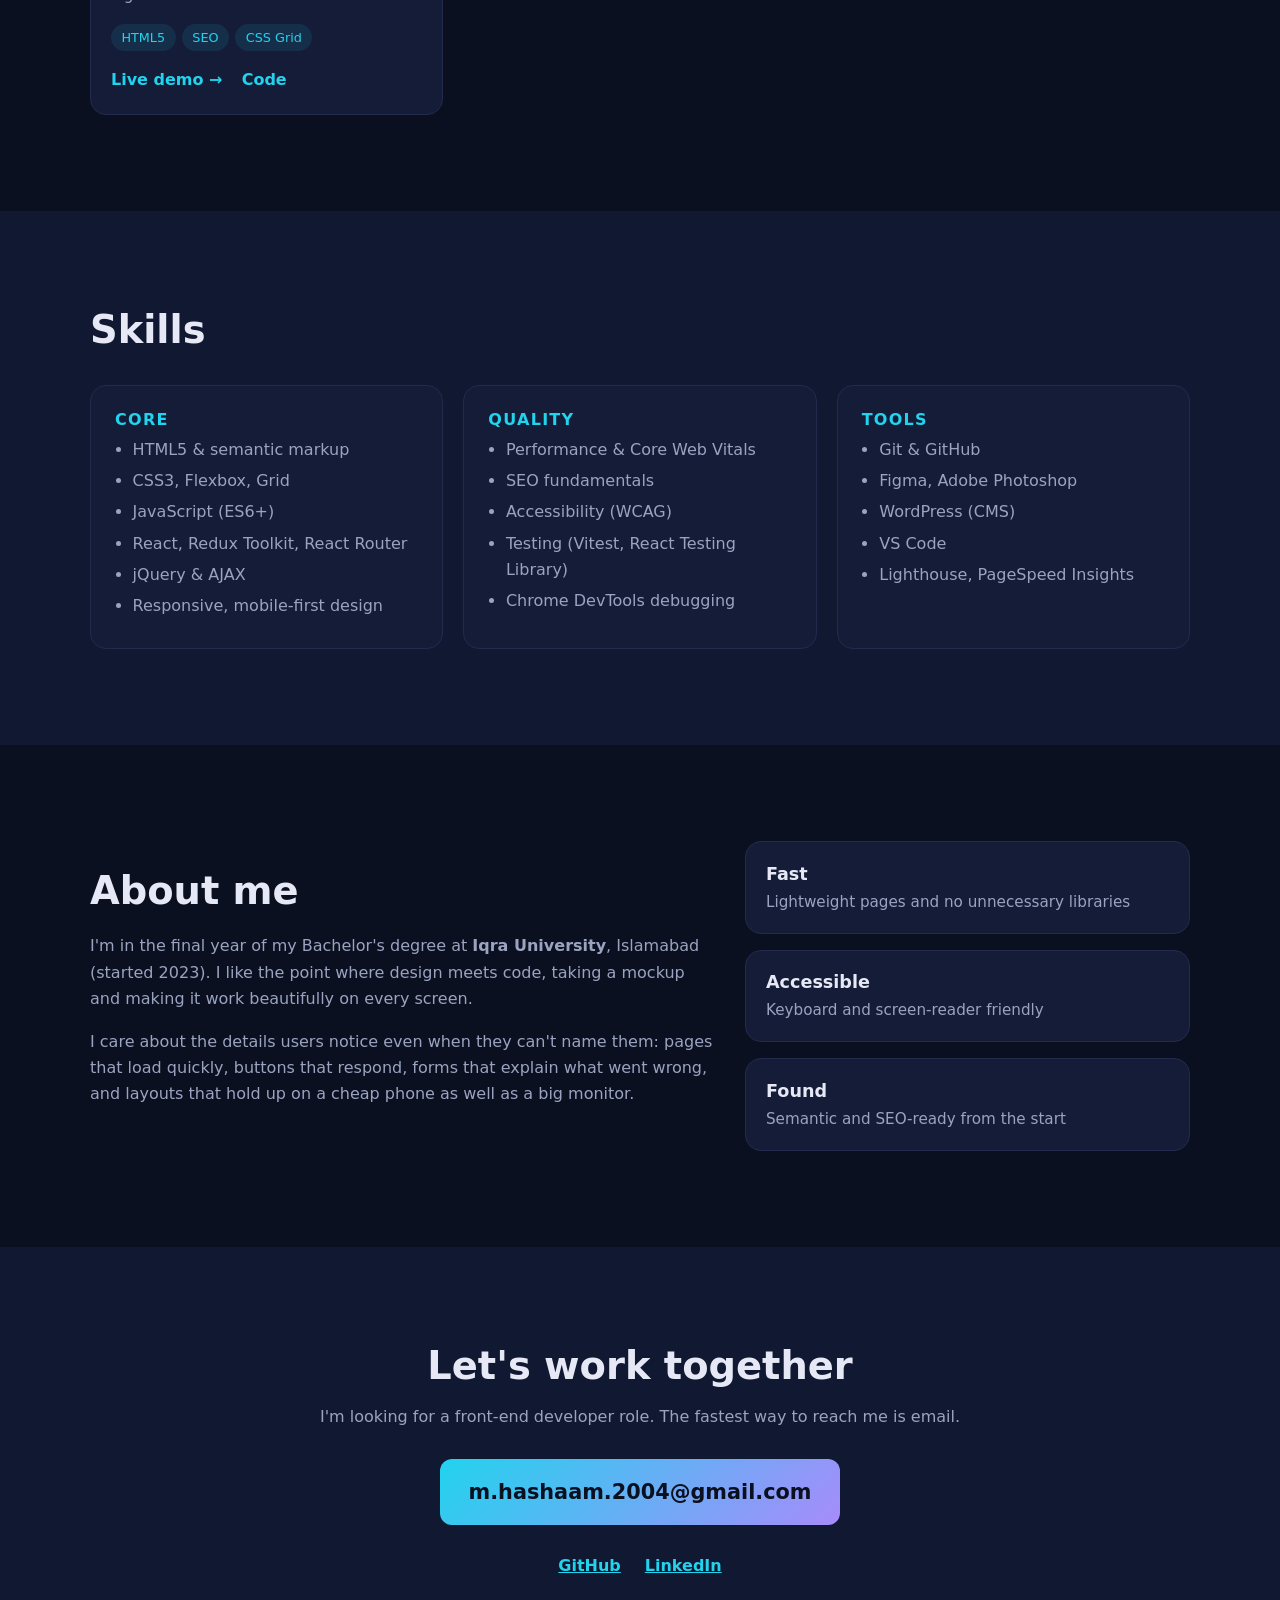
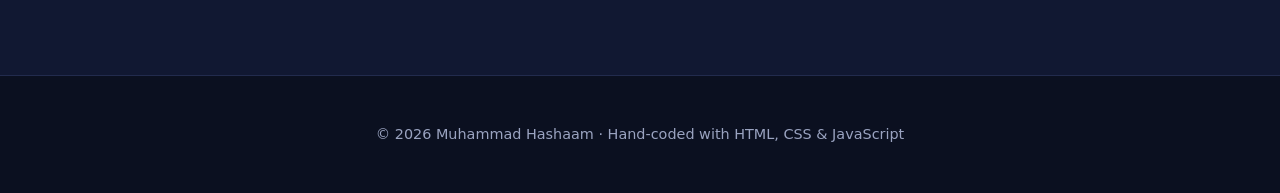
==== commit 52060b6a: "Restore projects section redesign Re-applies d16a6af (undoes the revert in 4da617e).  Co-Authored-By" ====
--- a/index.html
+++ b/index.html
@@ -76,48 +76,86 @@
 
     <section id="projects" class="section">
       <div class="container">
-        <h2 class="section-title">Selected projects</h2>
-        <p class="section-sub">Each one is built to show a different part of front-end work.</p>
-
-        <div class="projects">
-          <article class="project reveal">
-            <a href="/shopsphere/" class="project-preview preview-shopsphere" aria-hidden="true" tabindex="-1">
-              <span>🛍️</span>
-            </a>
-            <div class="project-body">
-              <h3><a href="/shopsphere/">ShopSphere: React + Redux Toolkit store</a></h3>
-              <p>An online store in React with Redux Toolkit for the cart and RTK Query for the API. It has server-side search, filters, sorting and pagination kept in the URL, product pages with galleries, and a cart saved in the browser. It ships with 19 tests and a GitHub Actions pipeline that only deploys when they pass.</p>
-              <ul class="tags"><li>React</li><li>Redux Toolkit</li><li>RTK Query</li><li>React Router</li><li>Vitest</li></ul>
-              <div class="links">
-                <a href="/shopsphere/">Live demo →</a>
-                <a href="https://github.com/devhashaam/shopsphere">Code</a>
-              </div>
-            </div>
-          </article>
-
-          <article class="project reveal">
-            <a href="projects/chai-corner/" class="project-preview preview-chai" aria-hidden="true" tabindex="-1">
-              <span>☕</span>
-            </a>
-            <div class="project-body">
-              <h3><a href="projects/chai-corner/">Chai Corner: café landing page</a></h3>
-              <p>A responsive, SEO-optimised business site: semantic HTML, schema.org structured data, Open Graph tags, an accessible tabbed menu and a validated booking form, all with no framework and no image downloads.</p>
-              <ul class="tags"><li>HTML5</li><li>CSS Grid</li><li>Vanilla JS</li><li>SEO</li><li>Accessibility</li></ul>
-              <div class="links">
-                <a href="projects/chai-corner/">Live demo →</a>
-                <a href="https://github.com/devhashaam/devhashaam.github.io/tree/main/projects/chai-corner">Code</a>
-              </div>
-            </div>
-          </article>
-
-          <article class="project reveal">
-            <a href="projects/techbazaar/" class="project-preview preview-shop" aria-hidden="true" tabindex="-1">
-              <span>🛒</span>
-            </a>
-            <div class="project-body">
-              <h3><a href="projects/techbazaar/">TechBazaar: jQuery product catalogue</a></h3>
-              <p>An e-commerce catalogue that loads products over AJAX, with debounced live search, category filters, sorting, stock limits and a slide-out cart saved in localStorage. It includes loading, empty and error states.</p>
-              <ul class="tags"><li>jQuery</li><li>AJAX / JSON</li><li>Event delegation</li><li>localStorage</li></ul>
+        <div class="projects-head">
+          <div>
+            <h2 class="section-title">Selected projects</h2>
+            <p class="section-sub">Each one is built to show a different part of front-end work. All are live and open source.</p>
+          </div>
+          <div class="filters" role="group" aria-label="Filter projects by technology">
+            <button type="button" class="filter" data-filter="all" aria-pressed="true">All <span>8</span></button>
+            <button type="button" class="filter" data-filter="react" aria-pressed="false">React <span>2</span></button>
+            <button type="button" class="filter" data-filter="javascript" aria-pressed="false">JavaScript <span>3</span></button>
+            <button type="button" class="filter" data-filter="jquery" aria-pressed="false">jQuery <span>1</span></button>
+            <button type="button" class="filter" data-filter="design" aria-pressed="false">Design &amp; SEO <span>2</span></button>
+          </div>
+        </div>
+        <p class="visually-hidden" id="filter-status" aria-live="polite"></p>
+
+        <!-- Featured project -->
+        <article class="featured reveal" data-tags="react">
+          <a href="/shopsphere/" class="shot shot-featured" tabindex="-1" aria-hidden="true">
+            <span class="shot-bar"><i></i><i></i><i></i><span>devhashaam.github.io/shopsphere</span></span>
+            <img src="img/projects/shopsphere.jpg" alt="" width="800" height="500" loading="lazy" decoding="async">
+          </a>
+          <div class="featured-body">
+            <p class="eyebrow">★ Featured · React</p>
+            <h3><a href="/shopsphere/">ShopSphere</a></h3>
+            <p class="lede">An online store built with React, Redux Toolkit and RTK Query.</p>
+            <p>It has server-side search, filters, sorting and pagination kept in the URL, product pages with galleries, and a cart with stock limits saved in the browser. A GitHub Actions pipeline runs every test before each deploy.</p>
+            <dl class="stats">
+              <div><dt>Tests</dt><dd>19</dd></div>
+              <div><dt>Products</dt><dd>194</dd></div>
+              <div><dt>Deploy</dt><dd>CI/CD</dd></div>
+            </dl>
+            <ul class="tags"><li>React</li><li>Redux Toolkit</li><li>RTK Query</li><li>React Router</li><li>Vitest</li></ul>
+            <div class="links">
+              <a class="btn btn-small" href="/shopsphere/">Live demo →</a>
+              <a class="btn btn-small btn-outline" href="https://github.com/devhashaam/shopsphere">View code</a>
+            </div>
+          </div>
+        </article>
+
+        <div class="project-grid" id="project-grid">
+          <article class="pcard reveal" data-tags="react">
+            <div class="shot shot-placeholder" aria-hidden="true">
+              <span class="shot-bar"><i></i><i></i><i></i><span>localhost:5173</span></span>
+              <div class="placeholder-art">👕</div>
+            </div>
+            <div class="pcard-body">
+              <p class="eyebrow">React · <span class="status">In development</span></p>
+              <h3>StyleAI</h3>
+              <p>My final year project: a full-stack app that recommends outfits from photos of your own clothes. I'm building the React front end, with protected routes, shared login state and an API layer for a FastAPI back end.</p>
+              <ul class="tags"><li>React</li><li>React Router</li><li>REST API</li><li>JWT</li></ul>
+            </div>
+          </article>
+
+          <article class="pcard reveal" data-tags="javascript">
+            <a href="projects/skies/" class="shot" tabindex="-1" aria-hidden="true">
+              <span class="shot-bar"><i></i><i></i><i></i><span>/projects/skies</span></span>
+              <img src="img/projects/skies.jpg" alt="" width="800" height="500" loading="lazy" decoding="async">
+            </a>
+            <div class="pcard-body">
+              <p class="eyebrow">JavaScript · REST API</p>
+              <h3><a href="projects/skies/">Skies</a></h3>
+              <p>Live weather and a 7-day forecast from the Open-Meteo API, with city autocomplete that cancels stale requests, geolocation and offline handling.</p>
+              <ul class="tags"><li>async/await</li><li>AbortController</li><li>Geolocation</li></ul>
+              <div class="links">
+                <a href="projects/skies/">Live demo →</a>
+                <a href="https://github.com/devhashaam/devhashaam.github.io/tree/main/projects/skies">Code</a>
+              </div>
+            </div>
+          </article>
+
+          <article class="pcard reveal" data-tags="jquery">
+            <a href="projects/techbazaar/" class="shot" tabindex="-1" aria-hidden="true">
+              <span class="shot-bar"><i></i><i></i><i></i><span>/projects/techbazaar</span></span>
+              <img src="img/projects/techbazaar.jpg" alt="" width="800" height="500" loading="lazy" decoding="async">
+            </a>
+            <div class="pcard-body">
+              <p class="eyebrow">jQuery · AJAX</p>
+              <h3><a href="projects/techbazaar/">TechBazaar</a></h3>
+              <p>A product catalogue that loads data over AJAX, with debounced live search, filters, sorting and a slide-out cart saved in the browser.</p>
+              <ul class="tags"><li>jQuery</li><li>Event delegation</li><li>localStorage</li></ul>
               <div class="links">
                 <a href="projects/techbazaar/">Live demo →</a>
                 <a href="https://github.com/devhashaam/devhashaam.github.io/tree/main/projects/techbazaar">Code</a>
@@ -125,14 +163,51 @@
             </div>
           </article>
 
-          <article class="project reveal">
-            <a href="projects/fintrack/" class="project-preview preview-fin" aria-hidden="true" tabindex="-1">
-              <span>📊</span>
-            </a>
-            <div class="project-body">
-              <h3><a href="projects/fintrack/">FinTrack: design-to-code dashboard</a></h3>
-              <p>A finance dashboard built from a mockup, with a documented design system (colour, type and spacing tokens), light and dark themes, a hand-built SVG chart, animated budget bars and a responsive sidebar.</p>
-              <ul class="tags"><li>Design system</li><li>CSS variables</li><li>SVG</li><li>Dark mode</li></ul>
+          <article class="pcard reveal" data-tags="javascript">
+            <a href="projects/taskboard/" class="shot" tabindex="-1" aria-hidden="true">
+              <span class="shot-bar"><i></i><i></i><i></i><span>/projects/taskboard</span></span>
+              <img src="img/projects/taskboard.jpg" alt="" width="800" height="500" loading="lazy" decoding="async">
+            </a>
+            <div class="pcard-body">
+              <p class="eyebrow">JavaScript · Accessibility</p>
+              <h3><a href="projects/taskboard/">Taskboard</a></h3>
+              <p>A kanban board with drag and drop, plus full keyboard controls, a native &lt;dialog&gt; editor and screen-reader announcements.</p>
+              <ul class="tags"><li>Drag and drop</li><li>Keyboard a11y</li><li>&lt;dialog&gt;</li></ul>
+              <div class="links">
+                <a href="projects/taskboard/">Live demo →</a>
+                <a href="https://github.com/devhashaam/devhashaam.github.io/tree/main/projects/taskboard">Code</a>
+              </div>
+            </div>
+          </article>
+
+          <article class="pcard reveal" data-tags="javascript">
+            <a href="projects/signup/" class="shot" tabindex="-1" aria-hidden="true">
+              <span class="shot-bar"><i></i><i></i><i></i><span>/projects/signup</span></span>
+              <img src="img/projects/signup.jpg" alt="" width="800" height="500" loading="lazy" decoding="async">
+            </a>
+            <div class="pcard-body">
+              <p class="eyebrow">JavaScript · UX</p>
+              <h3><a href="projects/signup/">Signup Wizard</a></h3>
+              <p>I wrote a requirements document first, then built a 3-step form to match it, with per-step validation, an error summary and a password strength meter.</p>
+              <ul class="tags"><li>Requirements</li><li>Validation</li><li>WCAG</li></ul>
+              <div class="links">
+                <a href="projects/signup/">Live demo →</a>
+                <a href="projects/signup/requirements.html">Requirements</a>
+                <a href="https://github.com/devhashaam/devhashaam.github.io/tree/main/projects/signup">Code</a>
+              </div>
+            </div>
+          </article>
+
+          <article class="pcard reveal" data-tags="design">
+            <a href="projects/fintrack/" class="shot" tabindex="-1" aria-hidden="true">
+              <span class="shot-bar"><i></i><i></i><i></i><span>/projects/fintrack</span></span>
+              <img src="img/projects/fintrack.jpg" alt="" width="800" height="500" loading="lazy" decoding="async">
+            </a>
+            <div class="pcard-body">
+              <p class="eyebrow">Design to code</p>
+              <h3><a href="projects/fintrack/">FinTrack</a></h3>
+              <p>A finance dashboard built from a mockup and backed by a documented design system, with light and dark themes and a hand-drawn SVG chart.</p>
+              <ul class="tags"><li>Design system</li><li>CSS variables</li><li>SVG</li></ul>
               <div class="links">
                 <a href="projects/fintrack/">Live demo →</a>
                 <a href="projects/fintrack/styleguide.html">Style guide</a>
@@ -141,48 +216,19 @@
             </div>
           </article>
 
-          <article class="project reveal">
-            <a href="projects/skies/" class="project-preview preview-sky" aria-hidden="true" tabindex="-1">
-              <span>🌤️</span>
-            </a>
-            <div class="project-body">
-              <h3><a href="projects/skies/">Skies: live weather app</a></h3>
-              <p>Real-time weather and a 7-day forecast from the Open-Meteo REST API. It has city autocomplete that cancels stale requests, geolocation, °C/°F switching, 10-minute response caching, and clear offline and error messages.</p>
-              <ul class="tags"><li>REST API</li><li>async/await</li><li>AbortController</li><li>Geolocation</li></ul>
-              <div class="links">
-                <a href="projects/skies/">Live demo →</a>
-                <a href="https://github.com/devhashaam/devhashaam.github.io/tree/main/projects/skies">Code</a>
-              </div>
-            </div>
-          </article>
-
-          <article class="project reveal">
-            <a href="projects/taskboard/" class="project-preview preview-board" aria-hidden="true" tabindex="-1">
-              <span>🗂️</span>
-            </a>
-            <div class="project-body">
-              <h3><a href="projects/taskboard/">Taskboard: kanban board</a></h3>
-              <p>A task board with drag and drop between columns, plus a full keyboard alternative (arrow keys to move, Enter to edit). It has priorities, live search, a native &lt;dialog&gt; editor, screen-reader announcements and tasks saved in the browser.</p>
-              <ul class="tags"><li>Drag and drop</li><li>Keyboard a11y</li><li>&lt;dialog&gt;</li><li>localStorage</li></ul>
-              <div class="links">
-                <a href="projects/taskboard/">Live demo →</a>
-                <a href="https://github.com/devhashaam/devhashaam.github.io/tree/main/projects/taskboard">Code</a>
-              </div>
-            </div>
-          </article>
-
-          <article class="project reveal">
-            <a href="projects/signup/" class="project-preview preview-form" aria-hidden="true" tabindex="-1">
-              <span>📝</span>
-            </a>
-            <div class="project-body">
-              <h3><a href="projects/signup/">Signup Wizard: requirements to code</a></h3>
-              <p>I wrote a functional requirements document first (user stories, 10 numbered requirements, acceptance criteria), then built to it: a 3-step form with per-step validation, an error summary, a password strength meter, a saved draft and a review step.</p>
-              <ul class="tags"><li>Requirements doc</li><li>Form UX</li><li>Validation</li><li>WCAG</li></ul>
-              <div class="links">
-                <a href="projects/signup/">Live demo →</a>
-                <a href="projects/signup/requirements.html">Requirements</a>
-                <a href="https://github.com/devhashaam/devhashaam.github.io/tree/main/projects/signup">Code</a>
+          <article class="pcard reveal" data-tags="design">
+            <a href="projects/chai-corner/" class="shot" tabindex="-1" aria-hidden="true">
+              <span class="shot-bar"><i></i><i></i><i></i><span>/projects/chai-corner</span></span>
+              <img src="img/projects/chai-corner.jpg" alt="" width="800" height="500" loading="lazy" decoding="async">
+            </a>
+            <div class="pcard-body">
+              <p class="eyebrow">HTML · SEO</p>
+              <h3><a href="projects/chai-corner/">Chai Corner</a></h3>
+              <p>A mobile-first café website with semantic HTML, structured data for Google, social previews and an accessible tabbed menu, scoring 99 on Lighthouse.</p>
+              <ul class="tags"><li>HTML5</li><li>SEO</li><li>CSS Grid</li></ul>
+              <div class="links">
+                <a href="projects/chai-corner/">Live demo →</a>
+                <a href="https://github.com/devhashaam/devhashaam.github.io/tree/main/projects/chai-corner">Code</a>
               </div>
             </div>
           </article>
--- a/style.css
+++ b/style.css
@@ -74,30 +74,77 @@
 .section-sub { color: var(--muted); margin-top: -0.25rem; }
 
 /* Projects */
-.projects { display: grid; gap: 1.5rem; margin-top: 2rem; }
-.project {
-  display: grid; background: var(--card); border: 1px solid var(--line); border-radius: var(--radius); overflow: hidden;
-  transition: border-color 0.2s, transform 0.2s;
+.visually-hidden { position: absolute; width: 1px; height: 1px; overflow: hidden; clip: rect(0 0 0 0); white-space: nowrap; }
+.projects-head { display: grid; gap: 1.25rem; align-items: end; margin-bottom: 1.75rem; }
+.projects-head .section-sub { margin-bottom: 0; }
+.filters { display: flex; flex-wrap: wrap; gap: 0.5rem; }
+.filter {
+  display: inline-flex; align-items: center; gap: 0.45rem;
+  padding: 0.45rem 0.9rem; border-radius: 99px; border: 1px solid var(--line);
+  background: var(--card); color: var(--muted); font: inherit; font-size: 0.9rem; font-weight: 600; cursor: pointer;
+  transition: color 0.15s, border-color 0.15s, background 0.15s;
 }
-.project:hover { border-color: rgb(34 211 238 / 0.5); transform: translateY(-3px); }
-.project-preview { display: grid; place-items: center; min-height: 180px; font-size: 4rem; text-decoration: none; }
-.preview-chai { background: linear-gradient(135deg, #7a3e1d, #f1e4d0); }
-.preview-shop { background: linear-gradient(135deg, #2f5bea, #eef2ff); }
-.preview-fin { background: linear-gradient(135deg, #4f46e5, #0b1120); }
-.preview-shopsphere { background: linear-gradient(135deg, #e11d48, #ffe4e6); }
-.preview-sky { background: linear-gradient(135deg, #38bdf8, #1d4ed8); }
-.preview-board { background: linear-gradient(135deg, #0f766e, #ebe9e4); }
-.preview-form { background: linear-gradient(135deg, #7c3aed, #ede9fe); }
-.project-body { padding: 1.5rem; }
-.project h3 { font-size: 1.25rem; }
-.project h3 a { color: var(--text); text-decoration: none; }
-.project h3 a:hover { color: var(--accent); }
-.project p { color: var(--muted); margin: 0 0 1rem; }
+.filter span { font-size: 0.75rem; padding: 0 0.4rem; border-radius: 99px; background: rgb(255 255 255 / 0.06); }
+.filter:hover { color: var(--text); border-color: rgb(34 211 238 / 0.5); }
+.filter[aria-pressed="true"] { background: linear-gradient(135deg, var(--accent), var(--accent-2)); border-color: transparent; color: #0b1020; }
+.filter[aria-pressed="true"] span { background: rgb(11 16 32 / 0.18); }
+
+/* Browser-window frame around each screenshot */
+.shot {
+  display: block; position: relative; overflow: hidden; text-decoration: none;
+  border-radius: 12px; border: 1px solid var(--line); background: #0f1530;
+}
+.shot-bar { display: flex; align-items: center; gap: 6px; height: 28px; padding: 0 10px; background: #1a2244; border-bottom: 1px solid var(--line); }
+.shot-bar i { width: 9px; height: 9px; border-radius: 50%; background: #ff5f57; }
+.shot-bar i:nth-child(2) { background: #febc2e; }
+.shot-bar i:nth-child(3) { background: #28c840; }
+.shot-bar span { margin-left: 8px; font-size: 0.7rem; color: var(--muted); white-space: nowrap; overflow: hidden; text-overflow: ellipsis; }
+.shot img { width: 100%; height: auto; aspect-ratio: 8 / 5; object-fit: cover; object-position: top; transition: transform 0.5s ease; }
+a.shot:hover img, a.shot:focus-visible img { transform: scale(1.04); }
+.shot-placeholder { cursor: default; }
+.placeholder-art { aspect-ratio: 8 / 5; display: grid; place-items: center; font-size: 4.5rem; background: linear-gradient(135deg, #db2777, #fbcfe8); }
+
+.eyebrow { margin: 0 0 0.35rem; font-size: 0.78rem; font-weight: 700; text-transform: uppercase; letter-spacing: 0.08em; color: var(--accent); }
+.status { color: #fbbf24; }
+
+/* Featured card */
+.featured {
+  display: grid; gap: 1.5rem; padding: 1.25rem; margin-bottom: 1.5rem;
+  border-radius: calc(var(--radius) + 4px); border: 1px solid rgb(34 211 238 / 0.35);
+  background: linear-gradient(160deg, rgb(34 211 238 / 0.08), rgb(167 139 250 / 0.08) 60%, transparent), var(--card);
+  box-shadow: 0 20px 50px rgb(0 0 0 / 0.25);
+}
+.featured h3 { font-size: clamp(1.6rem, 2vw + 1rem, 2.2rem); margin-bottom: 0.25rem; }
+.featured h3 a, .pcard h3 a { color: var(--text); text-decoration: none; }
+.featured h3 a:hover, .pcard h3 a:hover { color: var(--accent); }
+.lede { color: var(--text) !important; font-size: 1.1rem; margin: 0 0 0.5rem; }
+.featured p { color: var(--muted); margin: 0 0 1rem; }
+.stats { display: flex; gap: 0.75rem; margin: 0 0 1.25rem; }
+.stats div { flex: 1; padding: 0.6rem 0.75rem; border-radius: 10px; background: rgb(255 255 255 / 0.04); border: 1px solid var(--line); }
+.stats dt { font-size: 0.75rem; color: var(--muted); }
+.stats dd { margin: 0; font-size: 1.3rem; font-weight: 800; }
+.btn-small { padding: 0.6rem 1.1rem; font-size: 0.95rem; }
+
+/* Grid cards */
+.project-grid { display: grid; gap: 1.25rem; grid-template-columns: repeat(auto-fill, minmax(min(100%, 320px), 1fr)); }
+.pcard {
+  display: flex; flex-direction: column; padding: 0.9rem; border-radius: var(--radius);
+  background: var(--card); border: 1px solid var(--line);
+  transition: border-color 0.2s, transform 0.2s, box-shadow 0.2s;
+}
+.pcard:hover { border-color: rgb(34 211 238 / 0.5); transform: translateY(-4px); box-shadow: 0 16px 40px rgb(0 0 0 / 0.3); }
+.pcard[hidden] { display: none; }
+.pcard-body { padding: 1rem 0.35rem 0.35rem; display: flex; flex-direction: column; flex: 1; }
+.pcard h3 { font-size: 1.2rem; margin-bottom: 0.4rem; }
+.pcard p { color: var(--muted); margin: 0 0 1rem; font-size: 0.95rem; }
+.pcard .tags { margin-top: auto; }
+.featured[hidden] { display: none; }
+
 .tags { list-style: none; padding: 0; margin: 0 0 1rem; display: flex; flex-wrap: wrap; gap: 0.4rem; }
 .tags li { font-size: 0.8rem; padding: 0.2rem 0.65rem; border-radius: 99px; background: rgb(34 211 238 / 0.1); color: var(--accent); }
-.links { display: flex; flex-wrap: wrap; gap: 1.2rem; font-weight: 600; }
+.links { display: flex; flex-wrap: wrap; gap: 1.2rem; font-weight: 600; align-items: center; }
 .links a { text-decoration: none; }
-.links a:hover { text-decoration: underline; }
+.links a:not(.btn):hover { text-decoration: underline; }
 
 /* Skills */
 .skills { display: grid; gap: 1.25rem; grid-template-columns: repeat(auto-fit, minmax(240px, 1fr)); margin-top: 2rem; }
@@ -126,8 +173,8 @@
 .js .reveal.visible { opacity: 1; transform: none; }
 
 @media (min-width: 800px) {
-  .project { grid-template-columns: 280px 1fr; }
-  .project-preview { min-height: 100%; }
+  .projects-head { grid-template-columns: 1fr auto; }
+  .featured { grid-template-columns: 1.25fr 1fr; align-items: center; padding: 1.5rem; gap: 2rem; }
   .about { grid-template-columns: 1.4fr 1fr; align-items: center; }
 }
 
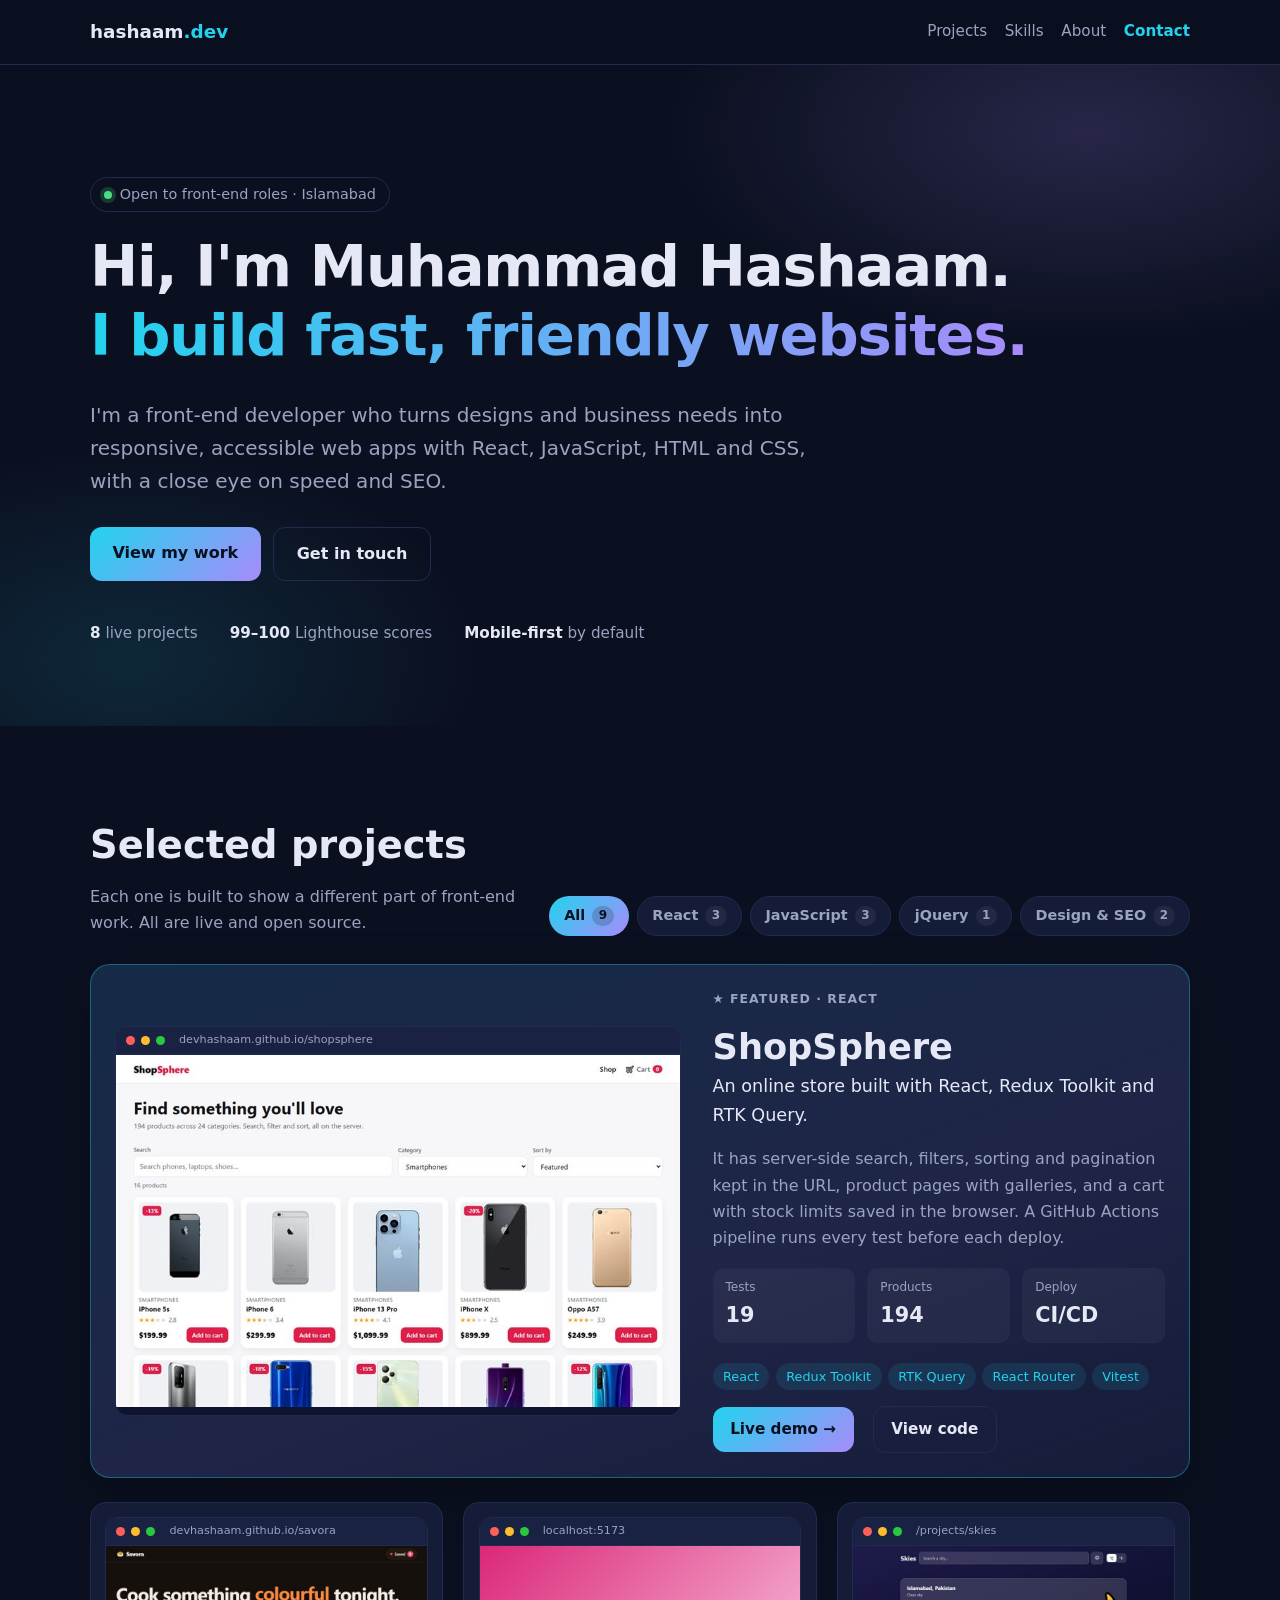
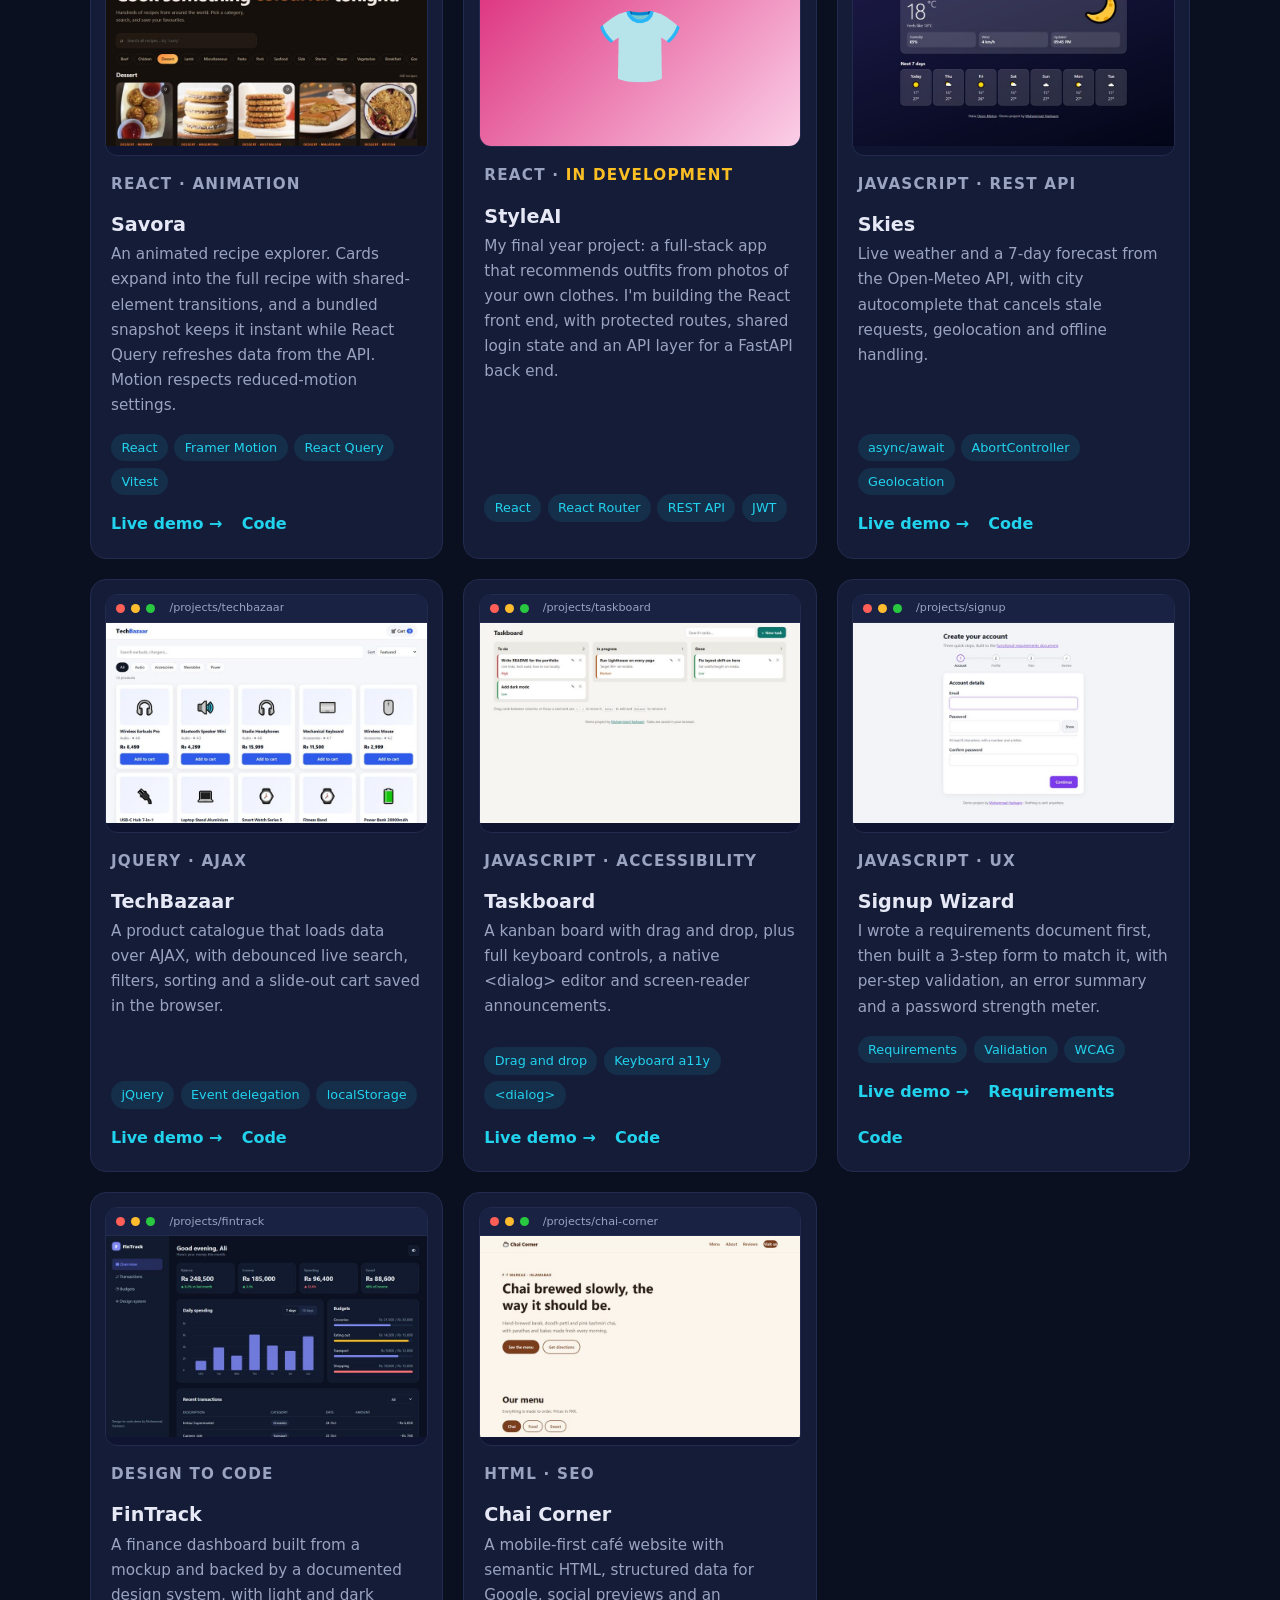
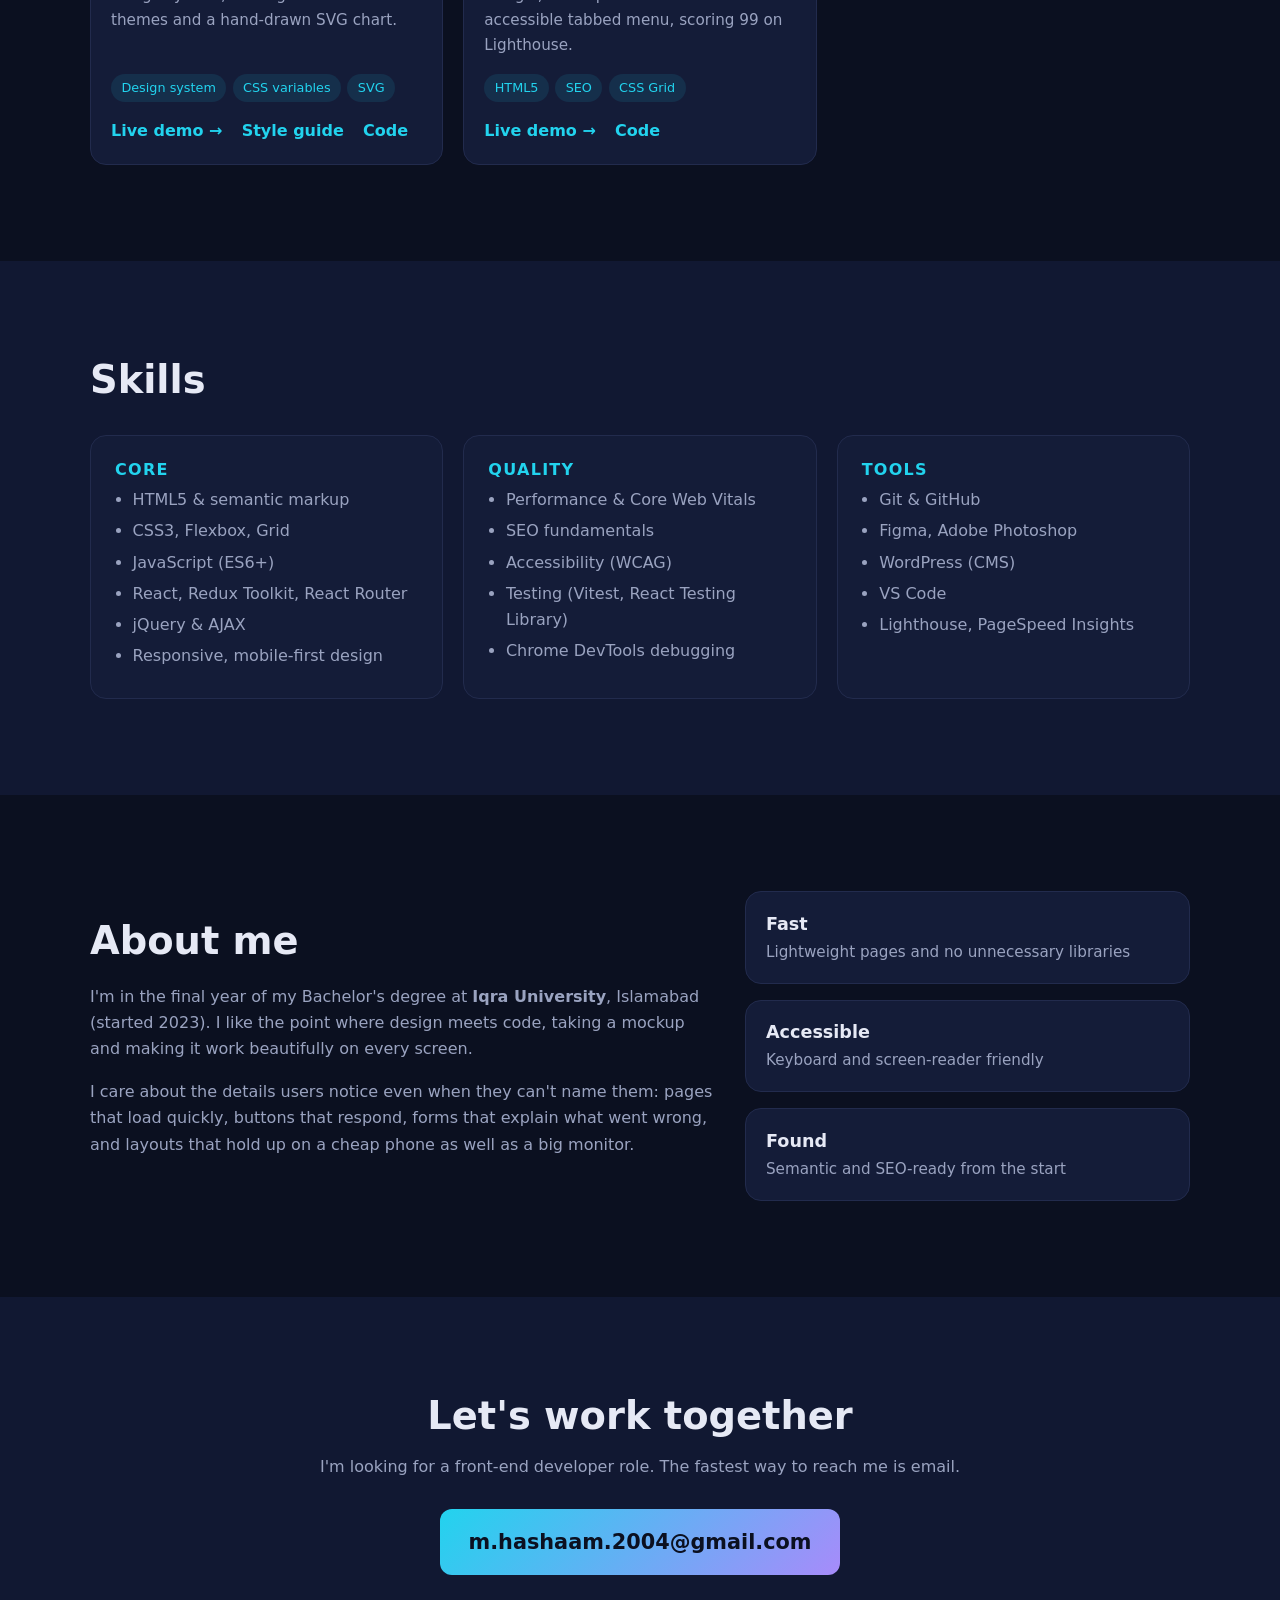
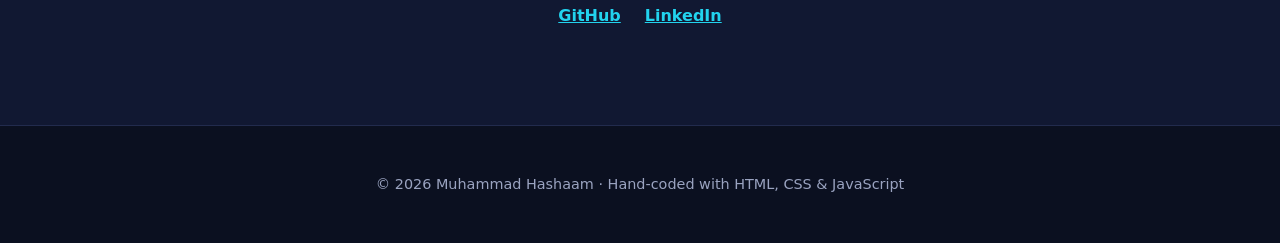
==== commit ddfe6fe7: "Add Savora animated recipe explorer to projects Co-Authored-By: Claude Opus 5.5 <noreply@anthropic.c" ====
--- a/index.html
+++ b/index.html
@@ -67,7 +67,7 @@
           <a href="#contact" class="btn btn-outline">Get in touch</a>
         </div>
         <ul class="hero-meta" aria-label="Highlights">
-          <li><strong>7</strong> live projects</li>
+          <li><strong>8</strong> live projects</li>
           <li><strong>99–100</strong> Lighthouse scores</li>
           <li><strong>Mobile-first</strong> by default</li>
         </ul>
@@ -82,8 +82,8 @@
             <p class="section-sub">Each one is built to show a different part of front-end work. All are live and open source.</p>
           </div>
           <div class="filters" role="group" aria-label="Filter projects by technology">
-            <button type="button" class="filter" data-filter="all" aria-pressed="true">All <span>8</span></button>
-            <button type="button" class="filter" data-filter="react" aria-pressed="false">React <span>2</span></button>
+            <button type="button" class="filter" data-filter="all" aria-pressed="true">All <span>9</span></button>
+            <button type="button" class="filter" data-filter="react" aria-pressed="false">React <span>3</span></button>
             <button type="button" class="filter" data-filter="javascript" aria-pressed="false">JavaScript <span>3</span></button>
             <button type="button" class="filter" data-filter="jquery" aria-pressed="false">jQuery <span>1</span></button>
             <button type="button" class="filter" data-filter="design" aria-pressed="false">Design &amp; SEO <span>2</span></button>
@@ -117,6 +117,23 @@
 
         <div class="project-grid" id="project-grid">
           <article class="pcard reveal" data-tags="react">
+            <a href="/savora/" class="shot" tabindex="-1" aria-hidden="true">
+              <span class="shot-bar"><i></i><i></i><i></i><span>devhashaam.github.io/savora</span></span>
+              <img src="img/projects/savora.jpg" alt="" width="800" height="500" loading="lazy" decoding="async">
+            </a>
+            <div class="pcard-body">
+              <p class="eyebrow">React · Animation</p>
+              <h3><a href="/savora/">Savora</a></h3>
+              <p>An animated recipe explorer. Cards expand into the full recipe with shared-element transitions, and a bundled snapshot keeps it instant while React Query refreshes data from the API. Motion respects reduced-motion settings.</p>
+              <ul class="tags"><li>React</li><li>Framer Motion</li><li>React Query</li><li>Vitest</li></ul>
+              <div class="links">
+                <a href="/savora/">Live demo →</a>
+                <a href="https://github.com/devhashaam/savora">Code</a>
+              </div>
+            </div>
+          </article>
+
+          <article class="pcard reveal" data-tags="react">
             <div class="shot shot-placeholder" aria-hidden="true">
               <span class="shot-bar"><i></i><i></i><i></i><span>localhost:5173</span></span>
               <div class="placeholder-art">👕</div>
